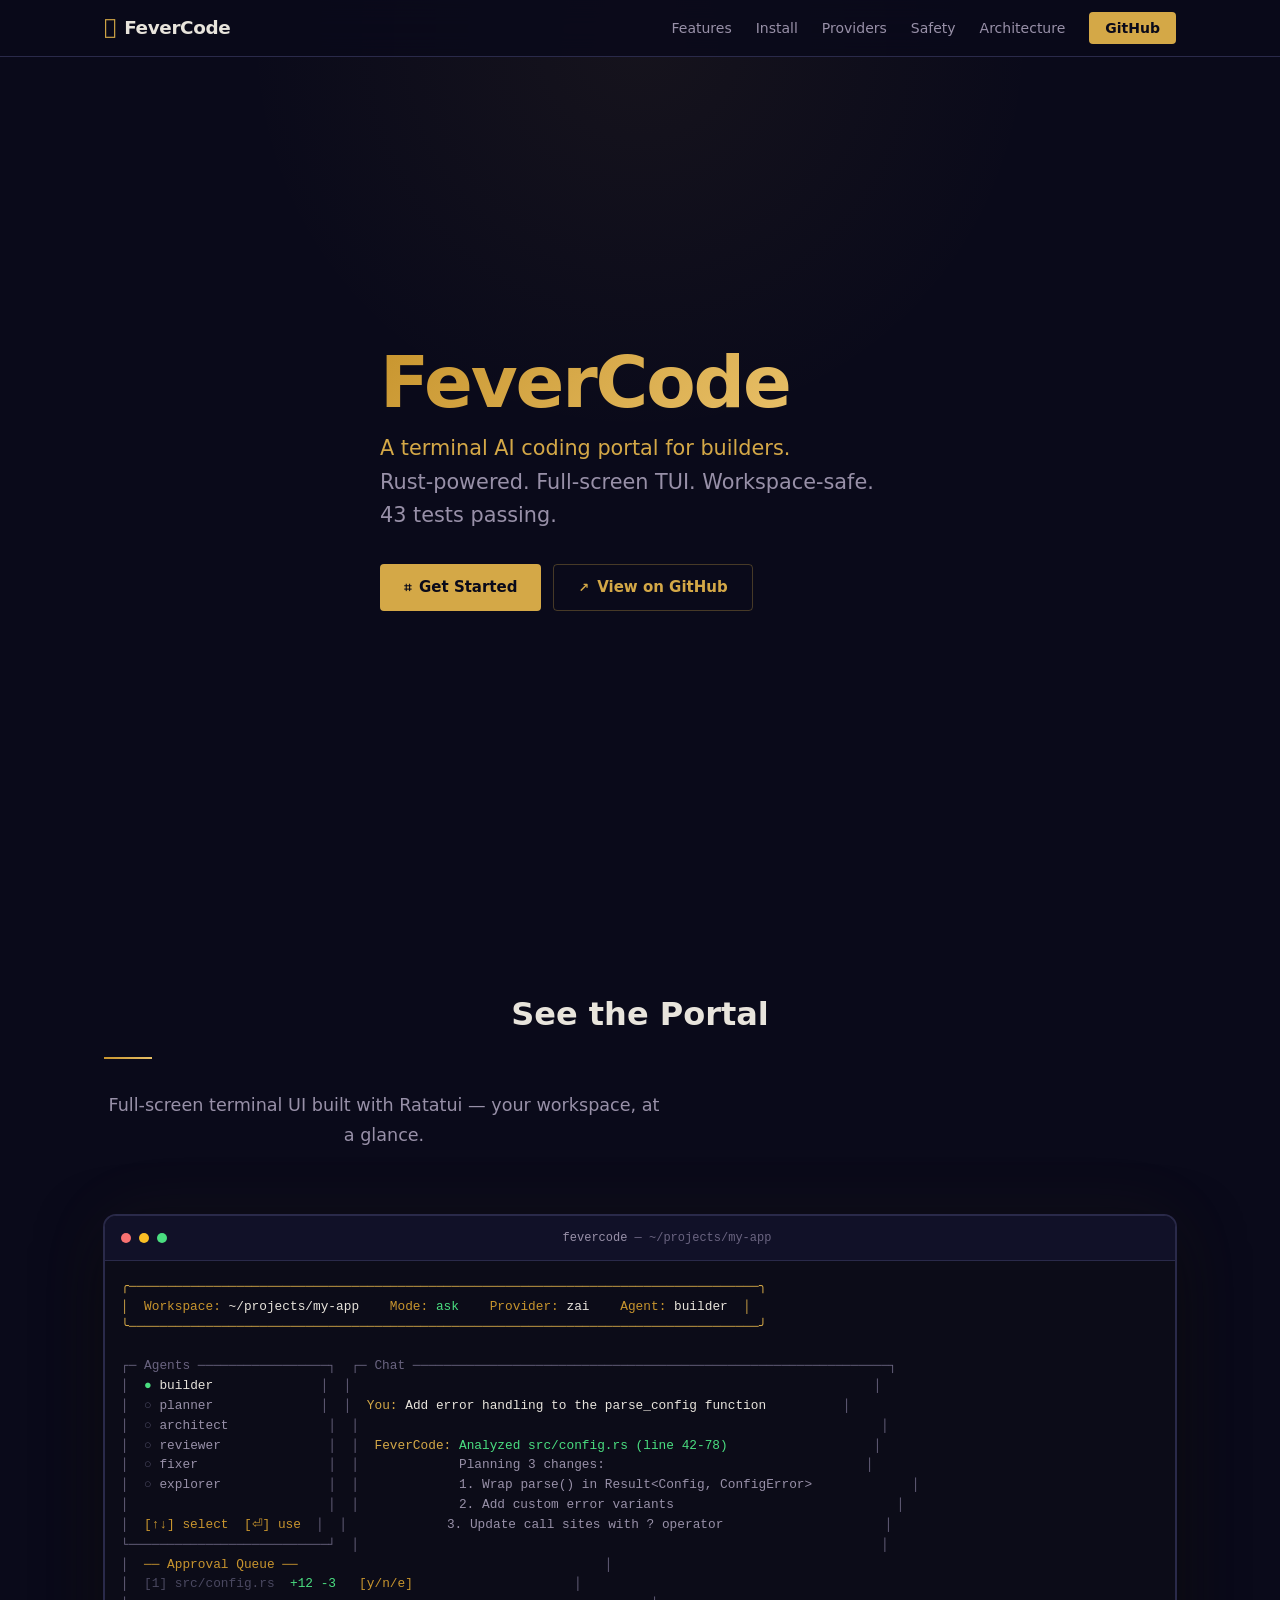
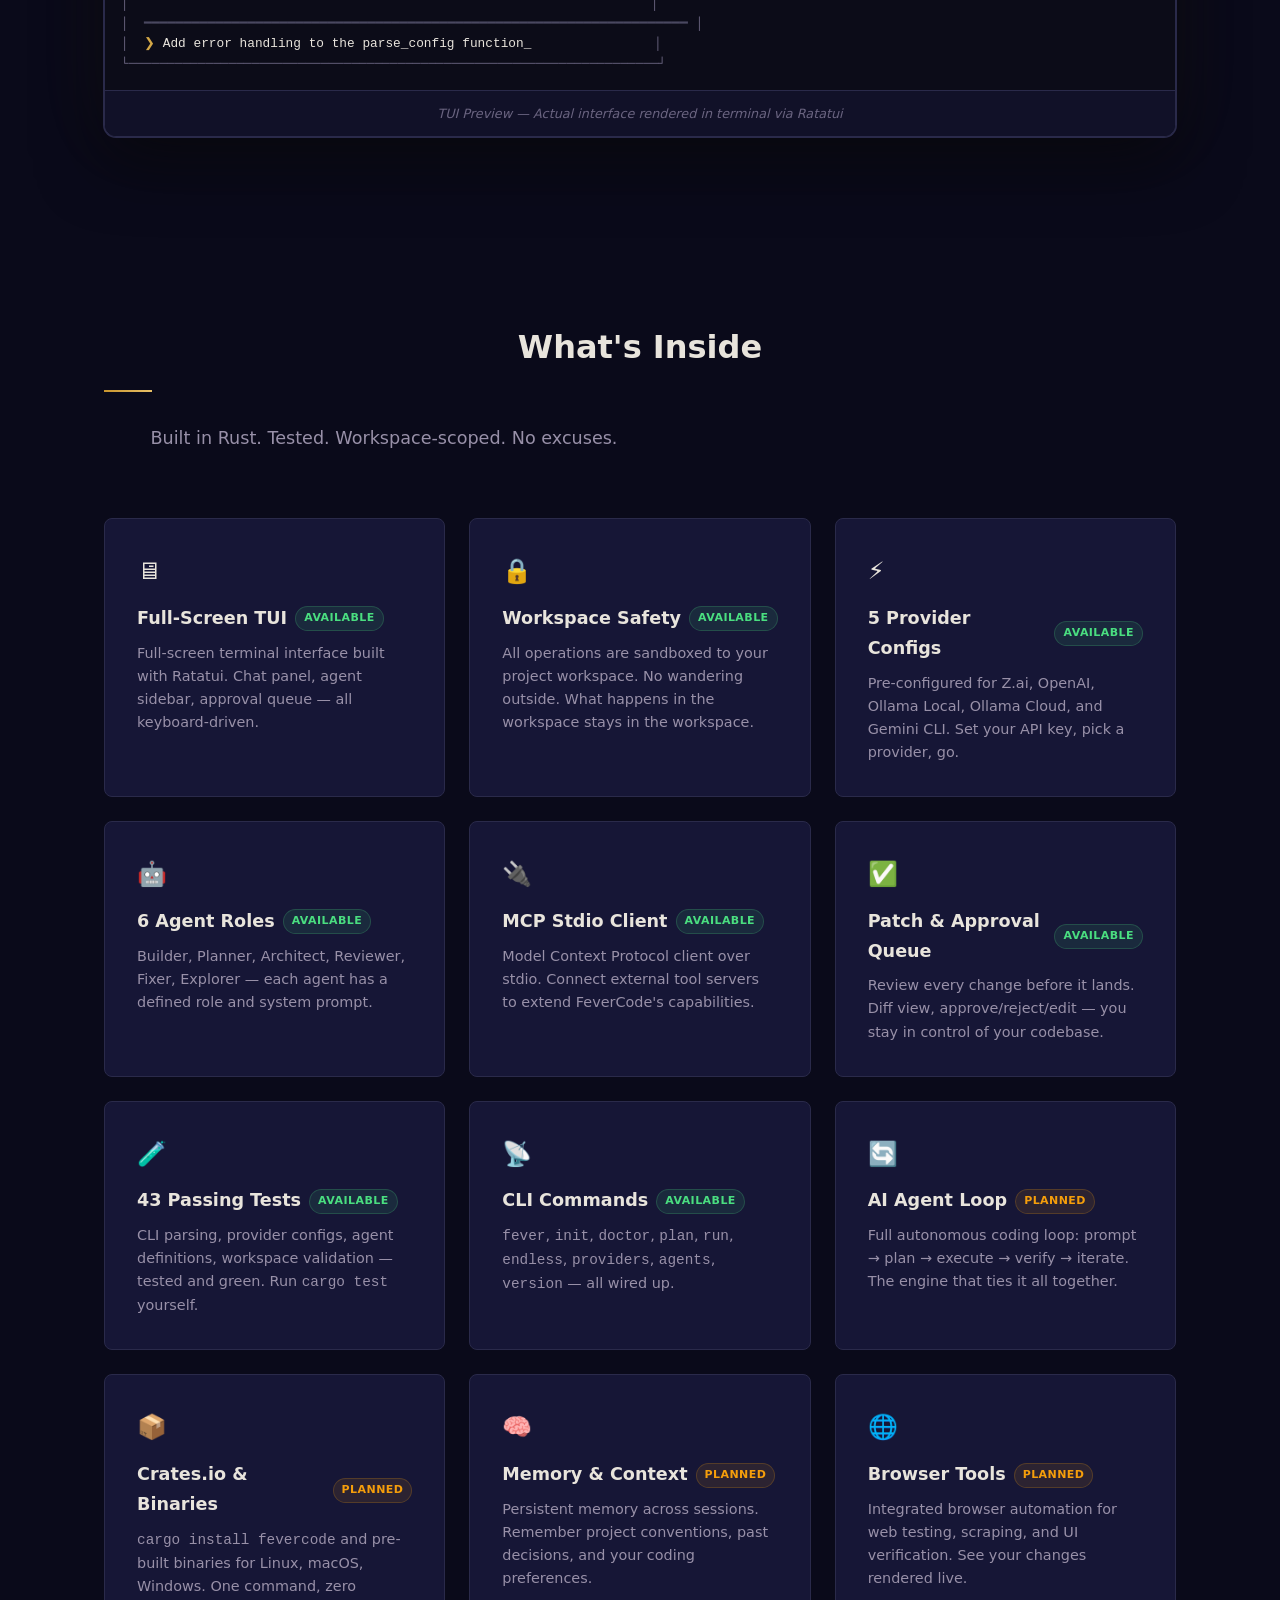
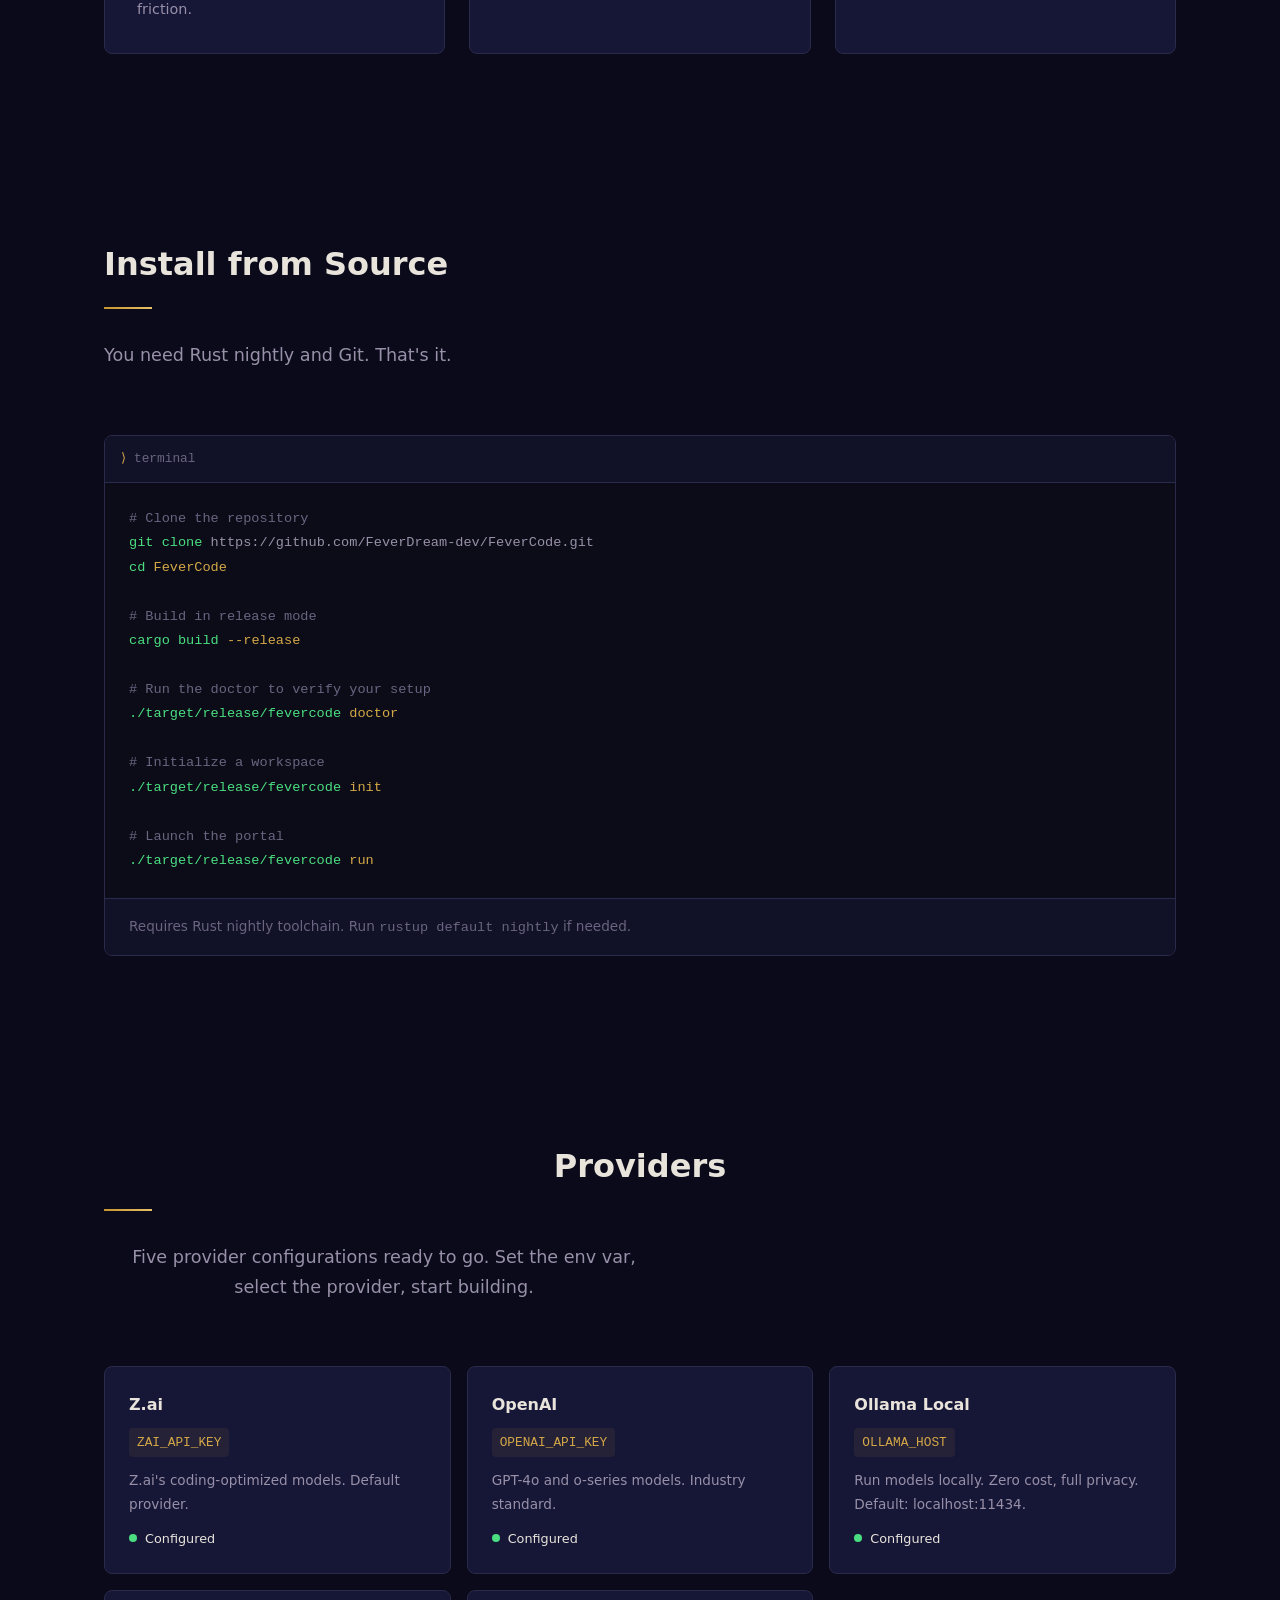
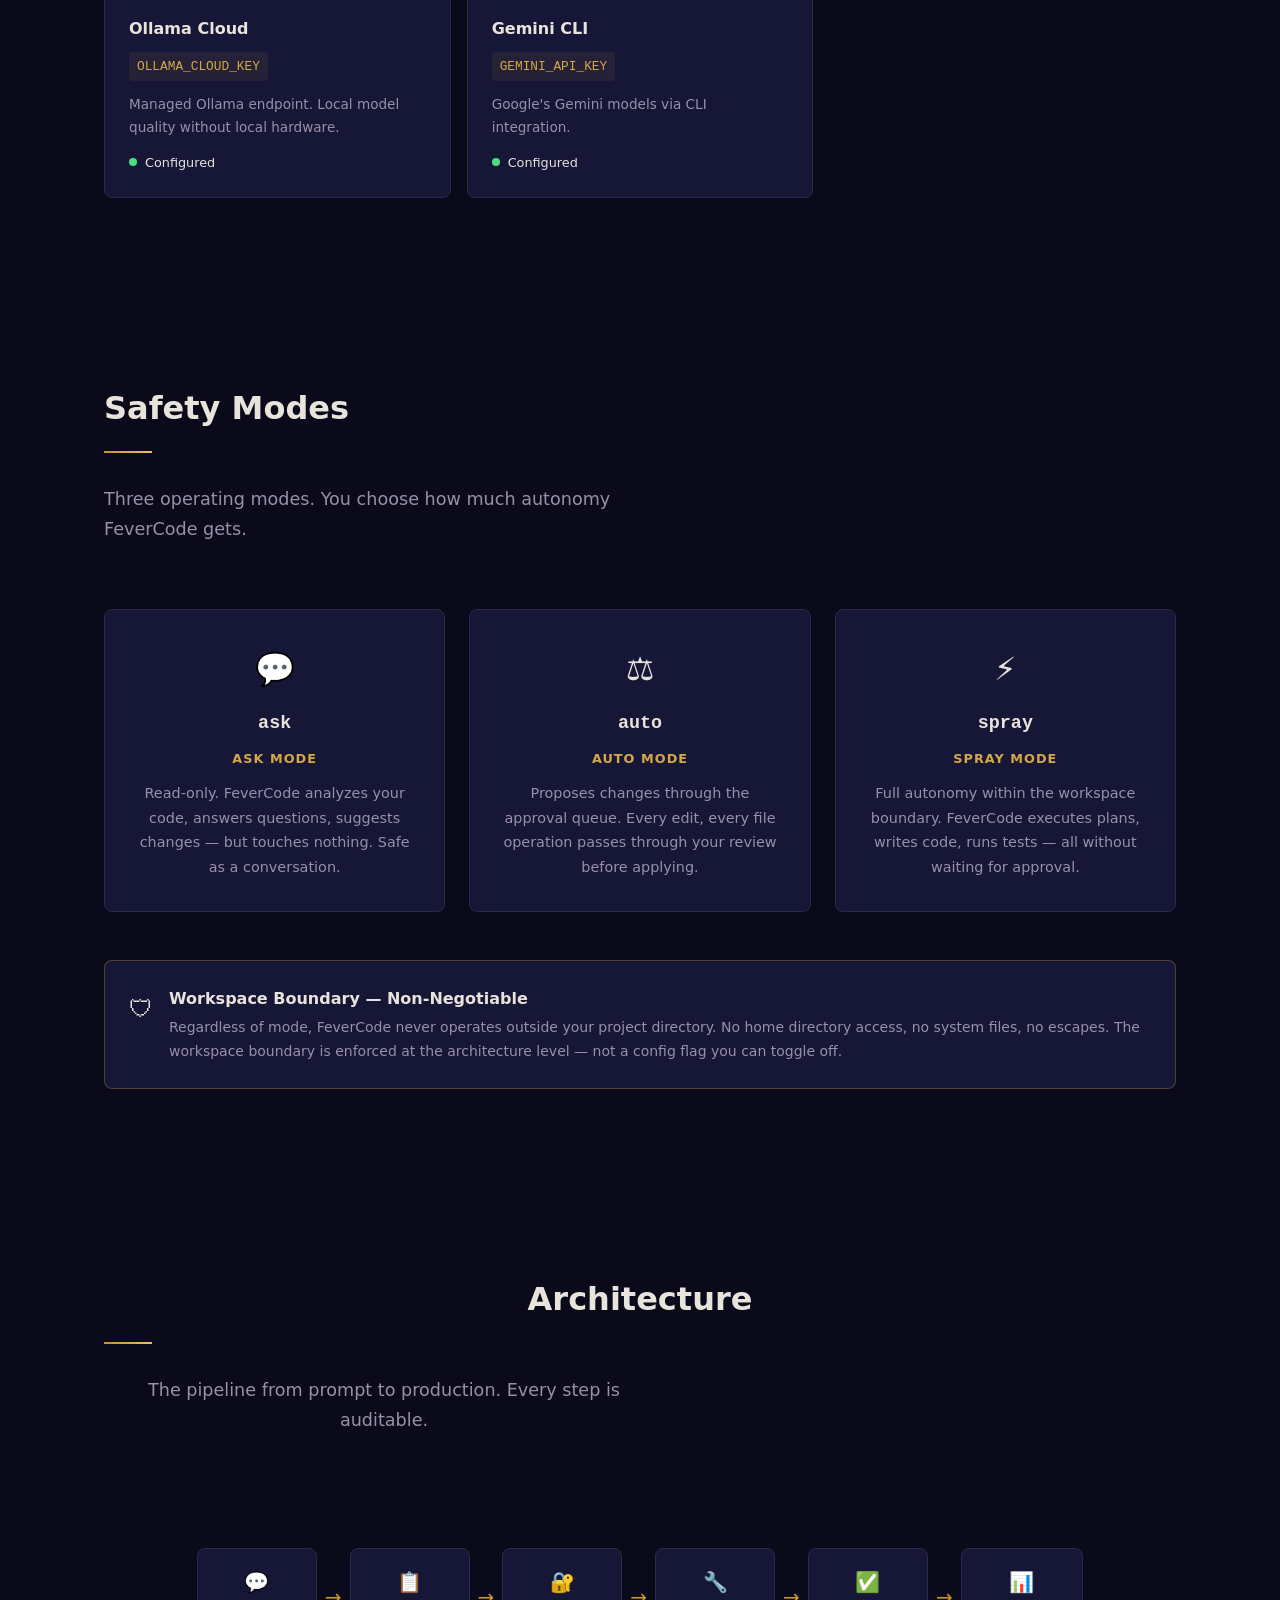
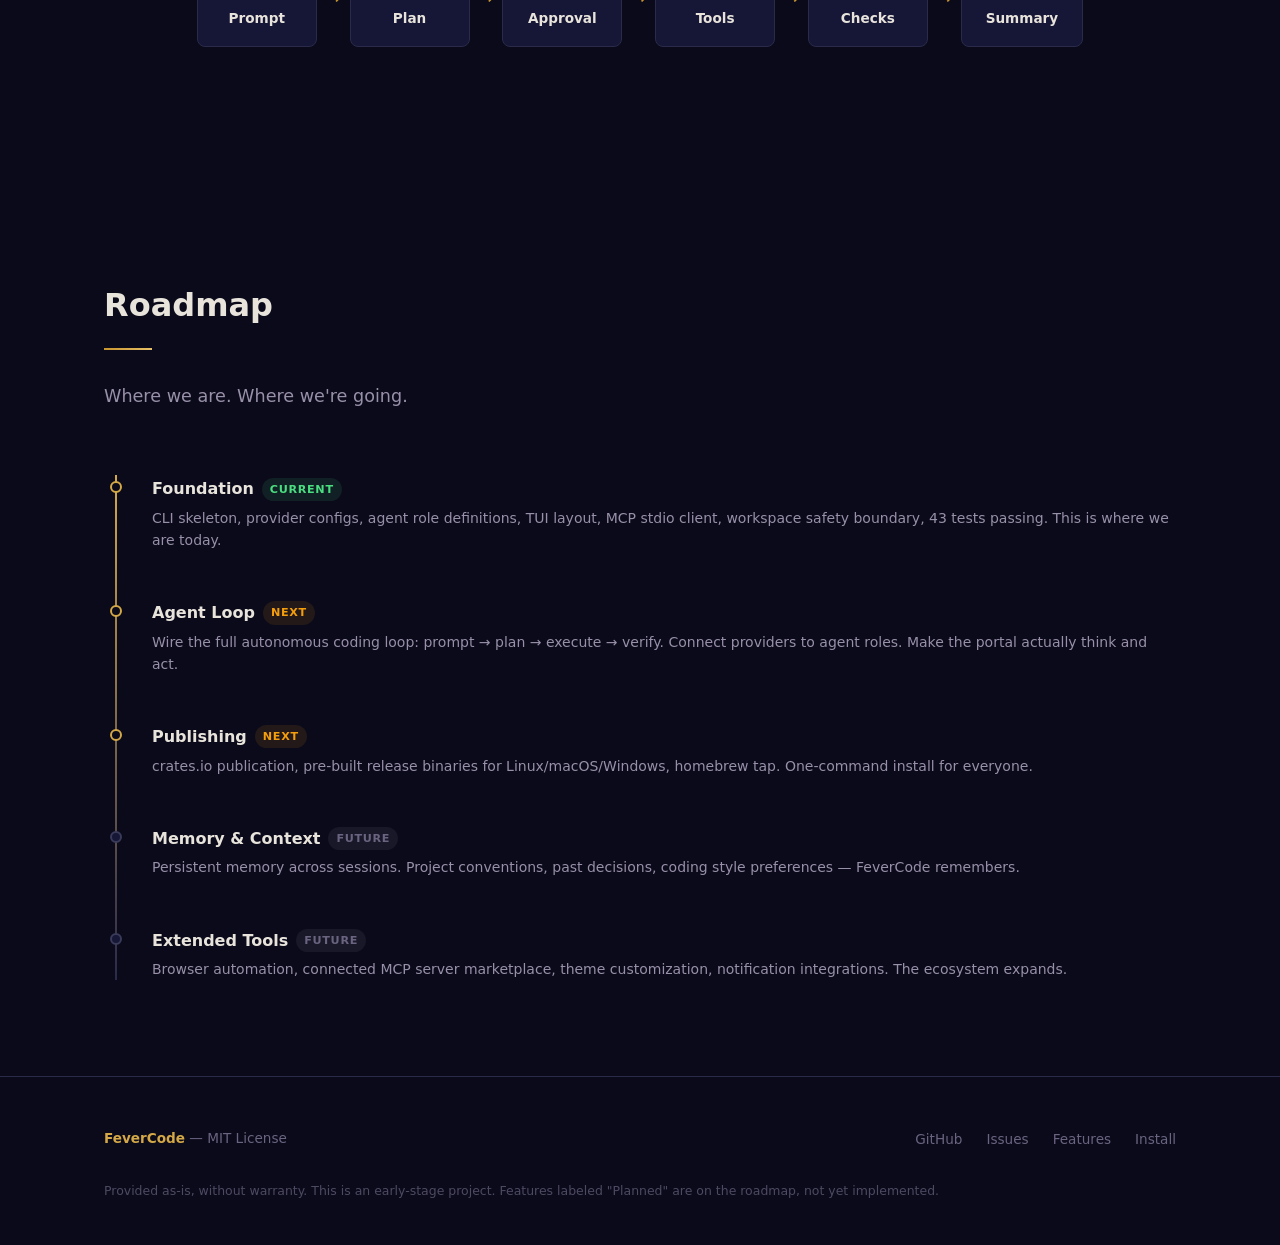
==== site/index.html @ b106716d "overhaul: polished docs, honest README, GitHub Pages site, repo hygiene, TUI polish Code changes: - " ====
<!DOCTYPE html>
<html lang="en">
<head>
  <meta charset="UTF-8">
  <meta name="viewport" content="width=device-width, initial-scale=1.0">
  <title>FeverCode — Terminal AI Coding Portal</title>
  <meta name="description" content="A Rust terminal AI coding agent with Egyptian precision. Full-screen TUI, workspace safety, 5 providers, 6 agent roles.">
  <link rel="stylesheet" href="styles.css">
  <link rel="icon" href="data:image/svg+xml,<svg xmlns='http://www.w3.org/2000/svg' viewBox='0 0 100 100'><text y='.9em' font-size='90'>🔥</text></svg>">
</head>
<body>

  <!-- ====== NAVIGATION ====== -->
  <nav class="nav">
    <div class="nav-inner">
      <a href="#" class="nav-logo">
        <span class="logo-icon">𓂀</span>
        FeverCode
      </a>
      <button class="nav-toggle" id="nav-toggle" aria-label="Toggle navigation">☰</button>
      <ul class="nav-links" id="nav-links">
        <li><a href="#features">Features</a></li>
        <li><a href="#install">Install</a></li>
        <li><a href="#providers">Providers</a></li>
        <li><a href="#safety">Safety</a></li>
        <li><a href="#architecture">Architecture</a></li>
        <li><a href="https://github.com/FeverDream-dev/FeverCode" class="nav-cta" target="_blank" rel="noopener">GitHub</a></li>
      </ul>
    </div>
  </nav>

  <!-- ====== HERO ====== -->
  <section class="hero">
    <div class="container hero-content">
      <h1 class="hero-title">
        <span class="accent">FeverCode</span>
      </h1>
      <p class="hero-subtitle">
        <span class="tagline">A terminal AI coding portal for builders.</span><br>
        Rust-powered. Full-screen TUI. Workspace-safe. 43 tests passing.
      </p>
      <div class="hero-actions">
        <a href="#install" class="btn btn-primary">
          <span class="btn-icon">⌗</span> Get Started
        </a>
        <a href="https://github.com/FeverDream-dev/FeverCode" class="btn btn-secondary" target="_blank" rel="noopener">
          <span class="btn-icon">↗</span> View on GitHub
        </a>
      </div>
    </div>
  </section>

  <!-- ====== TERMINAL MOCKUP ====== -->
  <section class="section" id="preview">
    <div class="container">
      <h2 class="section-title text-center">See the Portal</h2>
      <hr class="gold-line">
      <p class="section-subtitle text-center">Full-screen terminal UI built with Ratatui — your workspace, at a glance.</p>

      <div class="terminal-mockup">
        <div class="terminal-bar">
          <span class="terminal-dot red"></span>
          <span class="terminal-dot yellow"></span>
          <span class="terminal-dot green"></span>
          <span class="terminal-bar-title"><span>fevercode</span> — ~/projects/my-app</span>
        </div>
        <div class="terminal-body">
<pre>
<span class="t-gold">╭──────────────────────────────────────────────────────────────────────────────────╮</span>
<span class="t-gold">│</span>  <span class="t-amber">Workspace:</span> <span class="t-white">~/projects/my-app</span>    <span class="t-amber">Mode:</span> <span class="t-green">ask</span>    <span class="t-amber">Provider:</span> <span class="t-white">zai</span>    <span class="t-amber">Agent:</span> <span class="t-white">builder</span>  <span class="t-gold">│</span>
<span class="t-gold">╰──────────────────────────────────────────────────────────────────────────────────╯</span>

<span class="t-muted">┌─ Agents ─────────────────┐</span>  <span class="t-muted">┌─ Chat ──────────────────────────────────────────────────────────────┐</span>
<span class="t-muted">│</span>  <span class="t-green">●</span> <span class="t-white">builder</span>              <span class="t-muted">│</span>  <span class="t-muted">│</span>                                                                    <span class="t-muted">│</span>
<span class="t-muted">│</span>  <span class="t-dim">○</span> <span class="t-sec">planner</span>              <span class="t-muted">│</span>  <span class="t-muted">│</span>  <span class="t-gold">You:</span> <span class="t-white">Add error handling to the parse_config function</span>          <span class="t-muted">│</span>
<span class="t-muted">│</span>  <span class="t-dim">○</span> <span class="t-sec">architect</span>             <span class="t-muted">│</span>  <span class="t-muted">│</span>                                                                    <span class="t-muted">│</span>
<span class="t-muted">│</span>  <span class="t-dim">○</span> <span class="t-sec">reviewer</span>              <span class="t-muted">│</span>  <span class="t-muted">│</span>  <span class="t-gold">FeverCode:</span> <span class="t-green">Analyzed src/config.rs (line 42-78)</span>                   <span class="t-muted">│</span>
<span class="t-muted">│</span>  <span class="t-dim">○</span> <span class="t-sec">fixer</span>                 <span class="t-muted">│</span>  <span class="t-muted">│</span>             <span class="t-sec">Planning 3 changes:</span>                                  <span class="t-muted">│</span>
<span class="t-muted">│</span>  <span class="t-dim">○</span> <span class="t-sec">explorer</span>              <span class="t-muted">│</span>  <span class="t-muted">│</span>             <span class="t-sec">1. Wrap parse() in Result&lt;Config, ConfigError&gt;</span>             <span class="t-muted">│</span>
<span class="t-muted">│</span>                          <span class="t-muted">│</span>  <span class="t-muted">│</span>             <span class="t-sec">2. Add custom error variants</span>                             <span class="t-muted">│</span>
<span class="t-muted">│</span>  <span class="t-amber">[↑↓] select</span>  <span class="t-amber">[⏎] use</span>  <span class="t-muted">│</span>  <span class="t-muted">│</span>             <span class="t-sec">3. Update call sites with ? operator</span>                     <span class="t-muted">│</span>
<span class="t-muted">└──────────────────────────┘</span>  <span class="t-muted">│</span>                                                                    <span class="t-muted">│</span>
<span class="t-muted">│</span>  <span class="t-amber">── Approval Queue ──</span>                                        <span class="t-muted">│</span>
<span class="t-muted">│</span>  <span class="t-dim">[1] src/config.rs</span>  <span class="t-green">+12 -3</span>   <span class="t-amber">[y/n/e]</span>                     <span class="t-muted">│</span>
<span class="t-muted">│</span>                                                                    <span class="t-muted">│</span>
<span class="t-muted">│</span>  <span class="t-dim">━━━━━━━━━━━━━━━━━━━━━━━━━━━━━━━━━━━━━━━━━━━━━━━━━━━━━━━━━━━━━━━━━━━━</span> <span class="t-muted">│</span>
<span class="t-muted">│</span>  <span class="t-gold">❯</span> <span class="t-white">Add error handling to the parse_config function_</span>                <span class="t-muted">│</span>
<span class="t-muted">└─────────────────────────────────────────────────────────────────────┘</span>
</pre>
        </div>
        <div class="terminal-label">TUI Preview — Actual interface rendered in terminal via Ratatui</div>
      </div>
    </div>
  </section>

  <!-- ====== FEATURES ====== -->
  <section class="section" id="features">
    <div class="container">
      <h2 class="section-title text-center">What's Inside</h2>
      <hr class="gold-line">
      <p class="section-subtitle text-center">Built in Rust. Tested. Workspace-scoped. No excuses.</p>

      <div class="feature-grid">
        <!-- Available Now -->
        <div class="feature-card">
          <div class="card-icon">🖥</div>
          <h3>Full-Screen TUI <span class="badge badge-available">Available</span></h3>
          <p>Full-screen terminal interface built with Ratatui. Chat panel, agent sidebar, approval queue — all keyboard-driven.</p>
        </div>

        <div class="feature-card">
          <div class="card-icon">🔒</div>
          <h3>Workspace Safety <span class="badge badge-available">Available</span></h3>
          <p>All operations are sandboxed to your project workspace. No wandering outside. What happens in the workspace stays in the workspace.</p>
        </div>

        <div class="feature-card">
          <div class="card-icon">⚡</div>
          <h3>5 Provider Configs <span class="badge badge-available">Available</span></h3>
          <p>Pre-configured for Z.ai, OpenAI, Ollama Local, Ollama Cloud, and Gemini CLI. Set your API key, pick a provider, go.</p>
        </div>

        <div class="feature-card">
          <div class="card-icon">🤖</div>
          <h3>6 Agent Roles <span class="badge badge-available">Available</span></h3>
          <p>Builder, Planner, Architect, Reviewer, Fixer, Explorer — each agent has a defined role and system prompt.</p>
        </div>

        <div class="feature-card">
          <div class="card-icon">🔌</div>
          <h3>MCP Stdio Client <span class="badge badge-available">Available</span></h3>
          <p>Model Context Protocol client over stdio. Connect external tool servers to extend FeverCode's capabilities.</p>
        </div>

        <div class="feature-card">
          <div class="card-icon">✅</div>
          <h3>Patch & Approval Queue <span class="badge badge-available">Available</span></h3>
          <p>Review every change before it lands. Diff view, approve/reject/edit — you stay in control of your codebase.</p>
        </div>

        <div class="feature-card">
          <div class="card-icon">🧪</div>
          <h3>43 Passing Tests <span class="badge badge-available">Available</span></h3>
          <p>CLI parsing, provider configs, agent definitions, workspace validation — tested and green. Run <code>cargo test</code> yourself.</p>
        </div>

        <div class="feature-card">
          <div class="card-icon">📡</div>
          <h3>CLI Commands <span class="badge badge-available">Available</span></h3>
          <p><code>fever</code>, <code>init</code>, <code>doctor</code>, <code>plan</code>, <code>run</code>, <code>endless</code>, <code>providers</code>, <code>agents</code>, <code>version</code> — all wired up.</p>
        </div>

        <!-- Planned -->
        <div class="feature-card">
          <div class="card-icon">🔄</div>
          <h3>AI Agent Loop <span class="badge badge-planned">Planned</span></h3>
          <p>Full autonomous coding loop: prompt → plan → execute → verify → iterate. The engine that ties it all together.</p>
        </div>

        <div class="feature-card">
          <div class="card-icon">📦</div>
          <h3>Crates.io & Binaries <span class="badge badge-planned">Planned</span></h3>
          <p><code>cargo install fevercode</code> and pre-built binaries for Linux, macOS, Windows. One command, zero friction.</p>
        </div>

        <div class="feature-card">
          <div class="card-icon">🧠</div>
          <h3>Memory & Context <span class="badge badge-planned">Planned</span></h3>
          <p>Persistent memory across sessions. Remember project conventions, past decisions, and your coding preferences.</p>
        </div>

        <div class="feature-card">
          <div class="card-icon">🌐</div>
          <h3>Browser Tools <span class="badge badge-planned">Planned</span></h3>
          <p>Integrated browser automation for web testing, scraping, and UI verification. See your changes rendered live.</p>
        </div>
      </div>
    </div>
  </section>

  <!-- ====== INSTALL ====== -->
  <section class="section" id="install">
    <div class="container">
      <h2 class="section-title">Install from Source</h2>
      <hr class="gold-line">
      <p class="section-subtitle">You need Rust nightly and Git. That's it.</p>

      <div class="install-box">
        <div class="install-header">
          <span class="shell-icon">⟩</span> terminal
        </div>
        <div class="install-body">
<pre>
<span class="cmt"># Clone the repository</span>
<span class="cmd">git clone</span> https://github.com/FeverDream-dev/FeverCode.git
<span class="cmd">cd</span> <span class="path">FeverCode</span>

<span class="cmt"># Build in release mode</span>
<span class="cmd">cargo build</span> <span class="path">--release</span>

<span class="cmt"># Run the doctor to verify your setup</span>
<span class="cmd">./target/release/fevercode</span> <span class="path">doctor</span>

<span class="cmt"># Initialize a workspace</span>
<span class="cmd">./target/release/fevercode</span> <span class="path">init</span>

<span class="cmt"># Launch the portal</span>
<span class="cmd">./target/release/fevercode</span> <span class="path">run</span>
</pre>
        </div>
        <div class="install-note">
          Requires Rust nightly toolchain. Run <code>rustup default nightly</code> if needed.
        </div>
      </div>
    </div>
  </section>

  <!-- ====== PROVIDERS ====== -->
  <section class="section" id="providers">
    <div class="container">
      <h2 class="section-title text-center">Providers</h2>
      <hr class="gold-line">
      <p class="section-subtitle text-center">Five provider configurations ready to go. Set the env var, select the provider, start building.</p>

      <div class="provider-grid">
        <div class="provider-card">
          <h4>Z.ai</h4>
          <code class="env-var">ZAI_API_KEY</code>
          <p>Z.ai's coding-optimized models. Default provider.</p>
          <div class="provider-status">
            <span class="status-dot active"></span> Configured
          </div>
        </div>

        <div class="provider-card">
          <h4>OpenAI</h4>
          <code class="env-var">OPENAI_API_KEY</code>
          <p>GPT-4o and o-series models. Industry standard.</p>
          <div class="provider-status">
            <span class="status-dot active"></span> Configured
          </div>
        </div>

        <div class="provider-card">
          <h4>Ollama Local</h4>
          <code class="env-var">OLLAMA_HOST</code>
          <p>Run models locally. Zero cost, full privacy. Default: localhost:11434.</p>
          <div class="provider-status">
            <span class="status-dot active"></span> Configured
          </div>
        </div>

        <div class="provider-card">
          <h4>Ollama Cloud</h4>
          <code class="env-var">OLLAMA_CLOUD_KEY</code>
          <p>Managed Ollama endpoint. Local model quality without local hardware.</p>
          <div class="provider-status">
            <span class="status-dot active"></span> Configured
          </div>
        </div>

        <div class="provider-card">
          <h4>Gemini CLI</h4>
          <code class="env-var">GEMINI_API_KEY</code>
          <p>Google's Gemini models via CLI integration.</p>
          <div class="provider-status">
            <span class="status-dot active"></span> Configured
          </div>
        </div>
      </div>
    </div>
  </section>

  <!-- ====== SAFETY ====== -->
  <section class="section" id="safety">
    <div class="container">
      <h2 class="section-title">Safety Modes</h2>
      <hr class="gold-line">
      <p class="section-subtitle">Three operating modes. You choose how much autonomy FeverCode gets.</p>

      <div class="safety-modes">
        <div class="safety-card">
          <div class="mode-icon">💬</div>
          <h4>ask</h4>
          <div class="mode-label">Ask Mode</div>
          <p>Read-only. FeverCode analyzes your code, answers questions, suggests changes — but touches nothing. Safe as a conversation.</p>
        </div>

        <div class="safety-card">
          <div class="mode-icon">⚖</div>
          <h4>auto</h4>
          <div class="mode-label">Auto Mode</div>
          <p>Proposes changes through the approval queue. Every edit, every file operation passes through your review before applying.</p>
        </div>

        <div class="safety-card">
          <div class="mode-icon">⚡</div>
          <h4>spray</h4>
          <div class="mode-label">Spray Mode</div>
          <p>Full autonomy within the workspace boundary. FeverCode executes plans, writes code, runs tests — all without waiting for approval.</p>
        </div>
      </div>

      <div class="safety-boundary">
        <div class="shield">🛡</div>
        <div>
          <h4>Workspace Boundary — Non-Negotiable</h4>
          <p>Regardless of mode, FeverCode never operates outside your project directory. No home directory access, no system files, no escapes. The workspace boundary is enforced at the architecture level — not a config flag you can toggle off.</p>
        </div>
      </div>
    </div>
  </section>

  <!-- ====== ARCHITECTURE ====== -->
  <section class="section" id="architecture">
    <div class="container">
      <h2 class="section-title text-center">Architecture</h2>
      <hr class="gold-line">
      <p class="section-subtitle text-center">The pipeline from prompt to production. Every step is auditable.</p>

      <div class="arch-flow">
        <div class="arch-step">
          <div class="step-icon">💬</div>
          <div class="step-name">Prompt</div>
        </div>
        <div class="arch-arrow">→</div>
        <div class="arch-step">
          <div class="step-icon">📋</div>
          <div class="step-name">Plan</div>
        </div>
        <div class="arch-arrow">→</div>
        <div class="arch-step">
          <div class="step-icon">🔐</div>
          <div class="step-name">Approval</div>
        </div>
        <div class="arch-arrow">→</div>
        <div class="arch-step">
          <div class="step-icon">🔧</div>
          <div class="step-name">Tools</div>
        </div>
        <div class="arch-arrow">→</div>
        <div class="arch-step">
          <div class="step-icon">✅</div>
          <div class="step-name">Checks</div>
        </div>
        <div class="arch-arrow">→</div>
        <div class="arch-step">
          <div class="step-icon">📊</div>
          <div class="step-name">Summary</div>
        </div>
      </div>
    </div>
  </section>

  <!-- ====== ROADMAP ====== -->
  <section class="section" id="roadmap">
    <div class="container">
      <h2 class="section-title">Roadmap</h2>
      <hr class="gold-line">
      <p class="section-subtitle">Where we are. Where we're going.</p>

      <div class="roadmap">
        <div class="roadmap-item">
          <h4>
            Foundation
            <span class="roadmap-phase phase-current">Current</span>
          </h4>
          <p>CLI skeleton, provider configs, agent role definitions, TUI layout, MCP stdio client, workspace safety boundary, 43 tests passing. This is where we are today.</p>
        </div>

        <div class="roadmap-item">
          <h4>
            Agent Loop
            <span class="roadmap-phase phase-next">Next</span>
          </h4>
          <p>Wire the full autonomous coding loop: prompt → plan → execute → verify. Connect providers to agent roles. Make the portal actually think and act.</p>
        </div>

        <div class="roadmap-item">
          <h4>
            Publishing
            <span class="roadmap-phase phase-next">Next</span>
          </h4>
          <p>crates.io publication, pre-built release binaries for Linux/macOS/Windows, homebrew tap. One-command install for everyone.</p>
        </div>

        <div class="roadmap-item future">
          <h4>
            Memory & Context
            <span class="roadmap-phase phase-future">Future</span>
          </h4>
          <p>Persistent memory across sessions. Project conventions, past decisions, coding style preferences — FeverCode remembers.</p>
        </div>

        <div class="roadmap-item future">
          <h4>
            Extended Tools
            <span class="roadmap-phase phase-future">Future</span>
          </h4>
          <p>Browser automation, connected MCP server marketplace, theme customization, notification integrations. The ecosystem expands.</p>
        </div>
      </div>
    </div>
  </section>

  <!-- ====== FOOTER ====== -->
  <footer class="footer">
    <div class="container">
      <div class="footer-inner">
        <div class="footer-copy">
          <span class="fever">FeverCode</span> — MIT License
        </div>
        <ul class="footer-links">
          <li><a href="https://github.com/FeverDream-dev/FeverCode" target="_blank" rel="noopener">GitHub</a></li>
          <li><a href="https://github.com/FeverDream-dev/FeverCode/issues" target="_blank" rel="noopener">Issues</a></li>
          <li><a href="#features">Features</a></li>
          <li><a href="#install">Install</a></li>
        </ul>
        <div class="footer-notice">
          Provided as-is, without warranty. This is an early-stage project. Features labeled "Planned" are on the roadmap, not yet implemented.
        </div>
      </div>
    </div>
  </footer>

  <script src="app.js"></script>
</body>
</html>
---- site/styles.css ----
/* ============================================================
   FeverCode — Dark Egyptian Portal Design System
   ============================================================ */

/* --- Design Tokens --- */
:root {
  /* Backgrounds */
  --bg-deep:      #0a0a1a;
  --bg-surface:   #111128;
  --bg-card:      #161636;
  --bg-card-hover:#1c1c42;
  --bg-terminal:  #0c0c18;

  /* Borders */
  --border:       #2a2a4a;
  --border-light: #3a3a5a;
  --border-gold:  rgba(212, 168, 71, 0.3);

  /* Gold Palette */
  --gold:         #d4a847;
  --gold-dark:    #c8952e;
  --gold-light:   #e8c068;
  --gold-glow:    rgba(212, 168, 71, 0.12);
  --gold-glow-lg: rgba(212, 168, 71, 0.06);

  /* Text */
  --text:         #e8e4dc;
  --text-sec:     #9890a8;
  --text-muted:   #6a6480;
  --text-gold:    #d4a847;

  /* Semantic */
  --success:      #4ade80;
  --success-bg:   rgba(74, 222, 128, 0.1);
  --planned:      #f59e0b;
  --planned-bg:   rgba(245, 158, 11, 0.1);
  --danger:       #f87171;

  /* Typography */
  --font-sans: -apple-system, BlinkMacSystemFont, 'Segoe UI', system-ui, sans-serif;
  --font-mono: 'SF Mono', 'Fira Code', 'Cascadia Code', 'JetBrains Mono', Consolas, monospace;

  /* Spacing (8px base) */
  --sp-1: 0.25rem;   /* 4 */
  --sp-2: 0.5rem;    /* 8 */
  --sp-3: 0.75rem;   /* 12 */
  --sp-4: 1rem;      /* 16 */
  --sp-5: 1.5rem;    /* 24 */
  --sp-6: 2rem;      /* 32 */
  --sp-8: 3rem;      /* 48 */
  --sp-10: 4rem;     /* 64 */
  --sp-12: 5rem;     /* 80 */
  --sp-16: 6rem;     /* 96 */

  /* Radii */
  --radius-sm: 4px;
  --radius-md: 8px;
  --radius-lg: 12px;

  /* Transitions */
  --ease: cubic-bezier(0.4, 0, 0.2, 1);
  --dur: 200ms;
}

/* --- Reset & Base --- */
*,
*::before,
*::after {
  box-sizing: border-box;
  margin: 0;
  padding: 0;
}

html {
  scroll-behavior: smooth;
  -webkit-text-size-adjust: 100%;
}

body {
  font-family: var(--font-sans);
  font-size: 1rem;
  line-height: 1.7;
  color: var(--text);
  background: var(--bg-deep);
  overflow-x: hidden;
  -webkit-font-smoothing: antialiased;
  -moz-osx-font-smoothing: grayscale;
}

img {
  max-width: 100%;
  display: block;
}

a {
  color: var(--gold);
  text-decoration: none;
  transition: color var(--dur) var(--ease);
}

a:hover {
  color: var(--gold-light);
}

/* --- Utility --- */
.container {
  max-width: 1120px;
  margin: 0 auto;
  padding: 0 var(--sp-5);
}

.section {
  padding: var(--sp-16) 0;
}

.section-title {
  font-size: 2rem;
  font-weight: 700;
  line-height: 1.15;
  margin-bottom: var(--sp-2);
  color: var(--text);
}

.section-subtitle {
  font-size: 1.1rem;
  color: var(--text-sec);
  margin-bottom: var(--sp-10);
  max-width: 560px;
}

.text-center {
  text-align: center;
}

.text-center .section-subtitle {
  margin-left: auto;
  margin-right: auto;
}

/* --- Decorative Elements --- */
.gold-line {
  width: 48px;
  height: 2px;
  background: linear-gradient(90deg, var(--gold-dark), var(--gold-light));
  border: none;
  margin: var(--sp-5) 0 var(--sp-6);
}

.text-center .gold-line {
  margin-left: auto;
  margin-right: auto;
}

/* --- Navigation --- */
.nav {
  position: fixed;
  top: 0;
  left: 0;
  right: 0;
  z-index: 100;
  background: rgba(10, 10, 26, 0.85);
  backdrop-filter: blur(16px);
  -webkit-backdrop-filter: blur(16px);
  border-bottom: 1px solid var(--border);
}

.nav-inner {
  display: flex;
  align-items: center;
  justify-content: space-between;
  max-width: 1120px;
  margin: 0 auto;
  padding: var(--sp-3) var(--sp-5);
  height: 56px;
}

.nav-logo {
  display: flex;
  align-items: center;
  gap: var(--sp-2);
  font-weight: 700;
  font-size: 1.15rem;
  color: var(--text);
  letter-spacing: -0.02em;
}

.nav-logo .logo-icon {
  color: var(--gold);
  font-size: 1.3rem;
}

.nav-links {
  display: flex;
  align-items: center;
  gap: var(--sp-5);
  list-style: none;
}

.nav-links a {
  color: var(--text-sec);
  font-size: 0.875rem;
  font-weight: 500;
  transition: color var(--dur) var(--ease);
}

.nav-links a:hover {
  color: var(--text);
}

.nav-links .nav-cta {
  background: var(--gold);
  color: var(--bg-deep);
  padding: var(--sp-2) var(--sp-4);
  border-radius: var(--radius-sm);
  font-weight: 600;
}

.nav-links .nav-cta:hover {
  background: var(--gold-light);
  color: var(--bg-deep);
}

/* Mobile nav toggle */
.nav-toggle {
  display: none;
  background: none;
  border: 1px solid var(--border);
  border-radius: var(--radius-sm);
  color: var(--text);
  padding: var(--sp-2);
  cursor: pointer;
  line-height: 1;
  font-size: 1.25rem;
}

/* --- Hero --- */
.hero {
  min-height: 100vh;
  display: flex;
  align-items: center;
  position: relative;
  padding-top: 56px;
  overflow: hidden;
}

.hero::before {
  content: '';
  position: absolute;
  top: -40%;
  left: 50%;
  transform: translateX(-50%);
  width: 800px;
  height: 800px;
  background: radial-gradient(circle, var(--gold-glow-lg) 0%, transparent 70%);
  pointer-events: none;
}

.hero-content {
  position: relative;
  z-index: 1;
}

.hero-title {
  font-size: clamp(2.8rem, 7vw, 4.5rem);
  font-weight: 800;
  line-height: 1.05;
  letter-spacing: -0.03em;
  margin-bottom: var(--sp-3);
}

.hero-title .accent {
  background: linear-gradient(135deg, var(--gold-dark), var(--gold-light));
  -webkit-background-clip: text;
  -webkit-text-fill-color: transparent;
  background-clip: text;
}

.hero-subtitle {
  font-size: clamp(1.05rem, 2vw, 1.3rem);
  color: var(--text-sec);
  margin-bottom: var(--sp-6);
  max-width: 520px;
  line-height: 1.6;
}

.hero-subtitle .tagline {
  color: var(--gold);
  font-weight: 500;
}

.hero-actions {
  display: flex;
  gap: var(--sp-3);
  flex-wrap: wrap;
}

/* --- Buttons --- */
.btn {
  display: inline-flex;
  align-items: center;
  gap: var(--sp-2);
  padding: 0.75rem 1.5rem;
  border-radius: var(--radius-sm);
  font-family: var(--font-sans);
  font-size: 0.9375rem;
  font-weight: 600;
  cursor: pointer;
  transition: all var(--dur) var(--ease);
  text-decoration: none;
  border: none;
  line-height: 1.4;
}

.btn-primary {
  background: var(--gold);
  color: var(--bg-deep);
}

.btn-primary:hover {
  background: var(--gold-light);
  color: var(--bg-deep);
  box-shadow: 0 0 24px var(--gold-glow);
}

.btn-secondary {
  background: transparent;
  color: var(--gold);
  border: 1px solid var(--border-gold);
}

.btn-secondary:hover {
  background: var(--gold-glow);
  color: var(--gold-light);
  border-color: var(--gold);
}

.btn .btn-icon {
  font-size: 0.85em;
}

/* --- Terminal Mockup --- */
.terminal-mockup {
  background: var(--bg-terminal);
  border: 1px solid var(--border);
  border-radius: var(--radius-lg);
  overflow: hidden;
  box-shadow:
    0 0 0 1px var(--border),
    0 24px 64px rgba(0, 0, 0, 0.5),
    0 0 80px var(--gold-glow-lg);
}

.terminal-bar {
  display: flex;
  align-items: center;
  gap: var(--sp-2);
  padding: var(--sp-3) var(--sp-4);
  background: var(--bg-surface);
  border-bottom: 1px solid var(--border);
}

.terminal-dot {
  width: 10px;
  height: 10px;
  border-radius: 50%;
}

.terminal-dot.red   { background: #f87171; }
.terminal-dot.yellow { background: #fbbf24; }
.terminal-dot.green  { background: #4ade80; }

.terminal-bar-title {
  flex: 1;
  text-align: center;
  font-family: var(--font-mono);
  font-size: 0.75rem;
  color: var(--text-muted);
}

.terminal-bar-title span {
  color: var(--text-sec);
}

.terminal-body {
  padding: var(--sp-4);
  overflow-x: auto;
}

.terminal-body pre {
  font-family: var(--font-mono);
  font-size: 0.8rem;
  line-height: 1.55;
  color: var(--text-sec);
  white-space: pre;
  margin: 0;
}

.terminal-body .t-gold   { color: var(--gold); }
.terminal-body .t-green  { color: var(--success); }
.terminal-body .t-amber  { color: var(--gold-dark); }
.terminal-body .t-muted  { color: var(--text-muted); }
.terminal-body .t-white  { color: var(--text); }
.terminal-body .t-dim    { color: #4a4860; }

.terminal-label {
  text-align: center;
  padding: var(--sp-3);
  font-size: 0.8rem;
  color: var(--text-muted);
  border-top: 1px solid var(--border);
  background: var(--bg-surface);
  font-style: italic;
}

/* --- Feature Cards --- */
.feature-grid {
  display: grid;
  grid-template-columns: repeat(auto-fill, minmax(320px, 1fr));
  gap: var(--sp-5);
}

.feature-card {
  background: var(--bg-card);
  border: 1px solid var(--border);
  border-radius: var(--radius-md);
  padding: var(--sp-6);
  transition: all var(--dur) var(--ease);
  position: relative;
}

.feature-card:hover {
  border-color: var(--border-gold);
  background: var(--bg-card-hover);
  box-shadow: 0 0 32px var(--gold-glow-lg);
}

.feature-card .card-icon {
  font-size: 1.5rem;
  margin-bottom: var(--sp-3);
}

.feature-card h3 {
  font-size: 1.1rem;
  font-weight: 600;
  margin-bottom: var(--sp-2);
  display: flex;
  align-items: center;
  gap: var(--sp-2);
}

.feature-card p {
  font-size: 0.9rem;
  color: var(--text-sec);
  line-height: 1.6;
}

/* --- Badges --- */
.badge {
  display: inline-flex;
  align-items: center;
  font-size: 0.6875rem;
  font-weight: 600;
  padding: 2px 8px;
  border-radius: 9999px;
  text-transform: uppercase;
  letter-spacing: 0.04em;
  white-space: nowrap;
}

.badge-available {
  background: var(--success-bg);
  color: var(--success);
  border: 1px solid rgba(74, 222, 128, 0.2);
}

.badge-planned {
  background: var(--planned-bg);
  color: var(--planned);
  border: 1px solid rgba(245, 158, 11, 0.2);
}

/* --- Install Section --- */
.install-box {
  background: var(--bg-terminal);
  border: 1px solid var(--border);
  border-radius: var(--radius-md);
  overflow: hidden;
}

.install-header {
  display: flex;
  align-items: center;
  gap: var(--sp-2);
  padding: var(--sp-3) var(--sp-4);
  background: var(--bg-surface);
  border-bottom: 1px solid var(--border);
  font-family: var(--font-mono);
  font-size: 0.8rem;
  color: var(--text-muted);
}

.install-header .shell-icon {
  color: var(--gold);
}

.install-body {
  padding: var(--sp-5);
}

.install-body pre {
  font-family: var(--font-mono);
  font-size: 0.85rem;
  line-height: 1.8;
  color: var(--text-sec);
  overflow-x: auto;
}

.install-body .cmd   { color: var(--success); }
.install-body .cmt   { color: var(--text-muted); }
.install-body .path  { color: var(--gold); }

.install-note {
  padding: var(--sp-4) var(--sp-5);
  border-top: 1px solid var(--border);
  font-size: 0.85rem;
  color: var(--text-muted);
  background: var(--bg-surface);
}

/* --- Provider Cards --- */
.provider-grid {
  display: grid;
  grid-template-columns: repeat(auto-fill, minmax(280px, 1fr));
  gap: var(--sp-4);
}

.provider-card {
  background: var(--bg-card);
  border: 1px solid var(--border);
  border-radius: var(--radius-md);
  padding: var(--sp-5);
}

.provider-card h4 {
  font-size: 1rem;
  font-weight: 600;
  margin-bottom: var(--sp-2);
}

.provider-card .env-var {
  font-family: var(--font-mono);
  font-size: 0.8rem;
  color: var(--gold);
  background: rgba(212, 168, 71, 0.08);
  padding: var(--sp-1) var(--sp-2);
  border-radius: var(--radius-sm);
  display: inline-block;
  margin-bottom: var(--sp-3);
}

.provider-card p {
  font-size: 0.85rem;
  color: var(--text-sec);
  margin-bottom: var(--sp-3);
}

.provider-card .provider-status {
  font-size: 0.8rem;
  display: flex;
  align-items: center;
  gap: var(--sp-2);
}

.status-dot {
  width: 8px;
  height: 8px;
  border-radius: 50%;
  display: inline-block;
}

.status-dot.active { background: var(--success); }
.status-dot.planned { background: var(--planned); }

/* --- Safety Section --- */
.safety-modes {
  display: grid;
  grid-template-columns: repeat(auto-fill, minmax(280px, 1fr));
  gap: var(--sp-5);
  margin-top: var(--sp-8);
}

.safety-card {
  background: var(--bg-card);
  border: 1px solid var(--border);
  border-radius: var(--radius-md);
  padding: var(--sp-6);
  text-align: center;
}

.safety-card .mode-icon {
  font-size: 2rem;
  margin-bottom: var(--sp-3);
}

.safety-card h4 {
  font-size: 1.15rem;
  font-weight: 700;
  font-family: var(--font-mono);
  margin-bottom: var(--sp-2);
}

.safety-card .mode-label {
  font-size: 0.8rem;
  color: var(--gold);
  text-transform: uppercase;
  letter-spacing: 0.08em;
  font-weight: 600;
  margin-bottom: var(--sp-3);
}

.safety-card p {
  font-size: 0.9rem;
  color: var(--text-sec);
}

.safety-boundary {
  margin-top: var(--sp-8);
  padding: var(--sp-5);
  background: var(--bg-card);
  border: 1px solid var(--border-gold);
  border-radius: var(--radius-md);
  display: flex;
  align-items: flex-start;
  gap: var(--sp-4);
}

.safety-boundary .shield {
  font-size: 1.5rem;
  flex-shrink: 0;
  padding-top: var(--sp-1);
}

.safety-boundary h4 {
  font-size: 1rem;
  font-weight: 600;
  margin-bottom: var(--sp-1);
}

.safety-boundary p {
  font-size: 0.875rem;
  color: var(--text-sec);
}

/* --- Architecture Flow --- */
.arch-flow {
  display: flex;
  align-items: center;
  justify-content: center;
  flex-wrap: wrap;
  gap: var(--sp-2);
  padding: var(--sp-8) 0;
}

.arch-step {
  background: var(--bg-card);
  border: 1px solid var(--border);
  border-radius: var(--radius-md);
  padding: var(--sp-4) var(--sp-5);
  text-align: center;
  min-width: 120px;
  transition: all var(--dur) var(--ease);
}

.arch-step:hover {
  border-color: var(--border-gold);
  box-shadow: 0 0 20px var(--gold-glow-lg);
}

.arch-step .step-icon {
  font-size: 1.25rem;
  margin-bottom: var(--sp-2);
}

.arch-step .step-name {
  font-size: 0.85rem;
  font-weight: 600;
}

.arch-arrow {
  color: var(--gold-dark);
  font-size: 1.25rem;
  flex-shrink: 0;
}

/* --- Roadmap --- */
.roadmap {
  position: relative;
  padding-left: var(--sp-8);
}

.roadmap::before {
  content: '';
  position: absolute;
  left: 11px;
  top: 0;
  bottom: 0;
  width: 2px;
  background: linear-gradient(to bottom, var(--gold), var(--border));
}

.roadmap-item {
  position: relative;
  padding-bottom: var(--sp-8);
}

.roadmap-item:last-child {
  padding-bottom: 0;
}

.roadmap-item::before {
  content: '';
  position: absolute;
  left: calc(-1 * var(--sp-8) + 6px);
  top: 6px;
  width: 12px;
  height: 12px;
  border-radius: 50%;
  background: var(--bg-deep);
  border: 2px solid var(--gold);
}

.roadmap-item.future::before {
  border-color: var(--border-light);
  background: var(--bg-card);
}

.roadmap-item h4 {
  font-size: 1rem;
  font-weight: 600;
  margin-bottom: var(--sp-1);
  display: flex;
  align-items: center;
  gap: var(--sp-2);
}

.roadmap-item p {
  font-size: 0.875rem;
  color: var(--text-sec);
  line-height: 1.6;
}

.roadmap-phase {
  font-size: 0.7rem;
  font-weight: 600;
  text-transform: uppercase;
  letter-spacing: 0.06em;
  padding: 2px 8px;
  border-radius: 9999px;
}

.phase-current {
  background: var(--success-bg);
  color: var(--success);
}

.phase-next {
  background: var(--planned-bg);
  color: var(--planned);
}

.phase-future {
  background: rgba(106, 100, 128, 0.15);
  color: var(--text-muted);
}

/* --- Footer --- */
.footer {
  border-top: 1px solid var(--border);
  padding: var(--sp-8) 0;
}

.footer-inner {
  display: flex;
  flex-wrap: wrap;
  justify-content: space-between;
  align-items: center;
  gap: var(--sp-4);
}

.footer-copy {
  font-size: 0.85rem;
  color: var(--text-muted);
}

.footer-copy .fever {
  color: var(--gold);
  font-weight: 600;
}

.footer-links {
  display: flex;
  gap: var(--sp-5);
  list-style: none;
}

.footer-links a {
  font-size: 0.85rem;
  color: var(--text-muted);
}

.footer-links a:hover {
  color: var(--gold);
}

.footer-notice {
  flex-basis: 100%;
  font-size: 0.78rem;
  color: var(--text-muted);
  margin-top: var(--sp-3);
  opacity: 0.7;
}

/* --- Responsive --- */
@media (max-width: 768px) {
  .nav-links {
    display: none;
    position: absolute;
    top: 56px;
    left: 0;
    right: 0;
    flex-direction: column;
    background: var(--bg-surface);
    border-bottom: 1px solid var(--border);
    padding: var(--sp-4) var(--sp-5);
    gap: var(--sp-3);
  }

  .nav-links.open {
    display: flex;
  }

  .nav-toggle {
    display: block;
  }

  .hero-title {
    font-size: clamp(2rem, 8vw, 3rem);
  }

  .section {
    padding: var(--sp-10) 0;
  }

  .feature-grid,
  .provider-grid,
  .safety-modes {
    grid-template-columns: 1fr;
  }

  .arch-flow {
    flex-direction: column;
  }

  .arch-arrow {
    transform: rotate(90deg);
  }

  .terminal-body pre {
    font-size: 0.65rem;
  }
}

@media (max-width: 480px) {
  .hero-actions {
    flex-direction: column;
    width: 100%;
  }

  .btn {
    justify-content: center;
    width: 100%;
  }

  .footer-inner {
    flex-direction: column;
    text-align: center;
  }

  .footer-links {
    justify-content: center;
  }
}
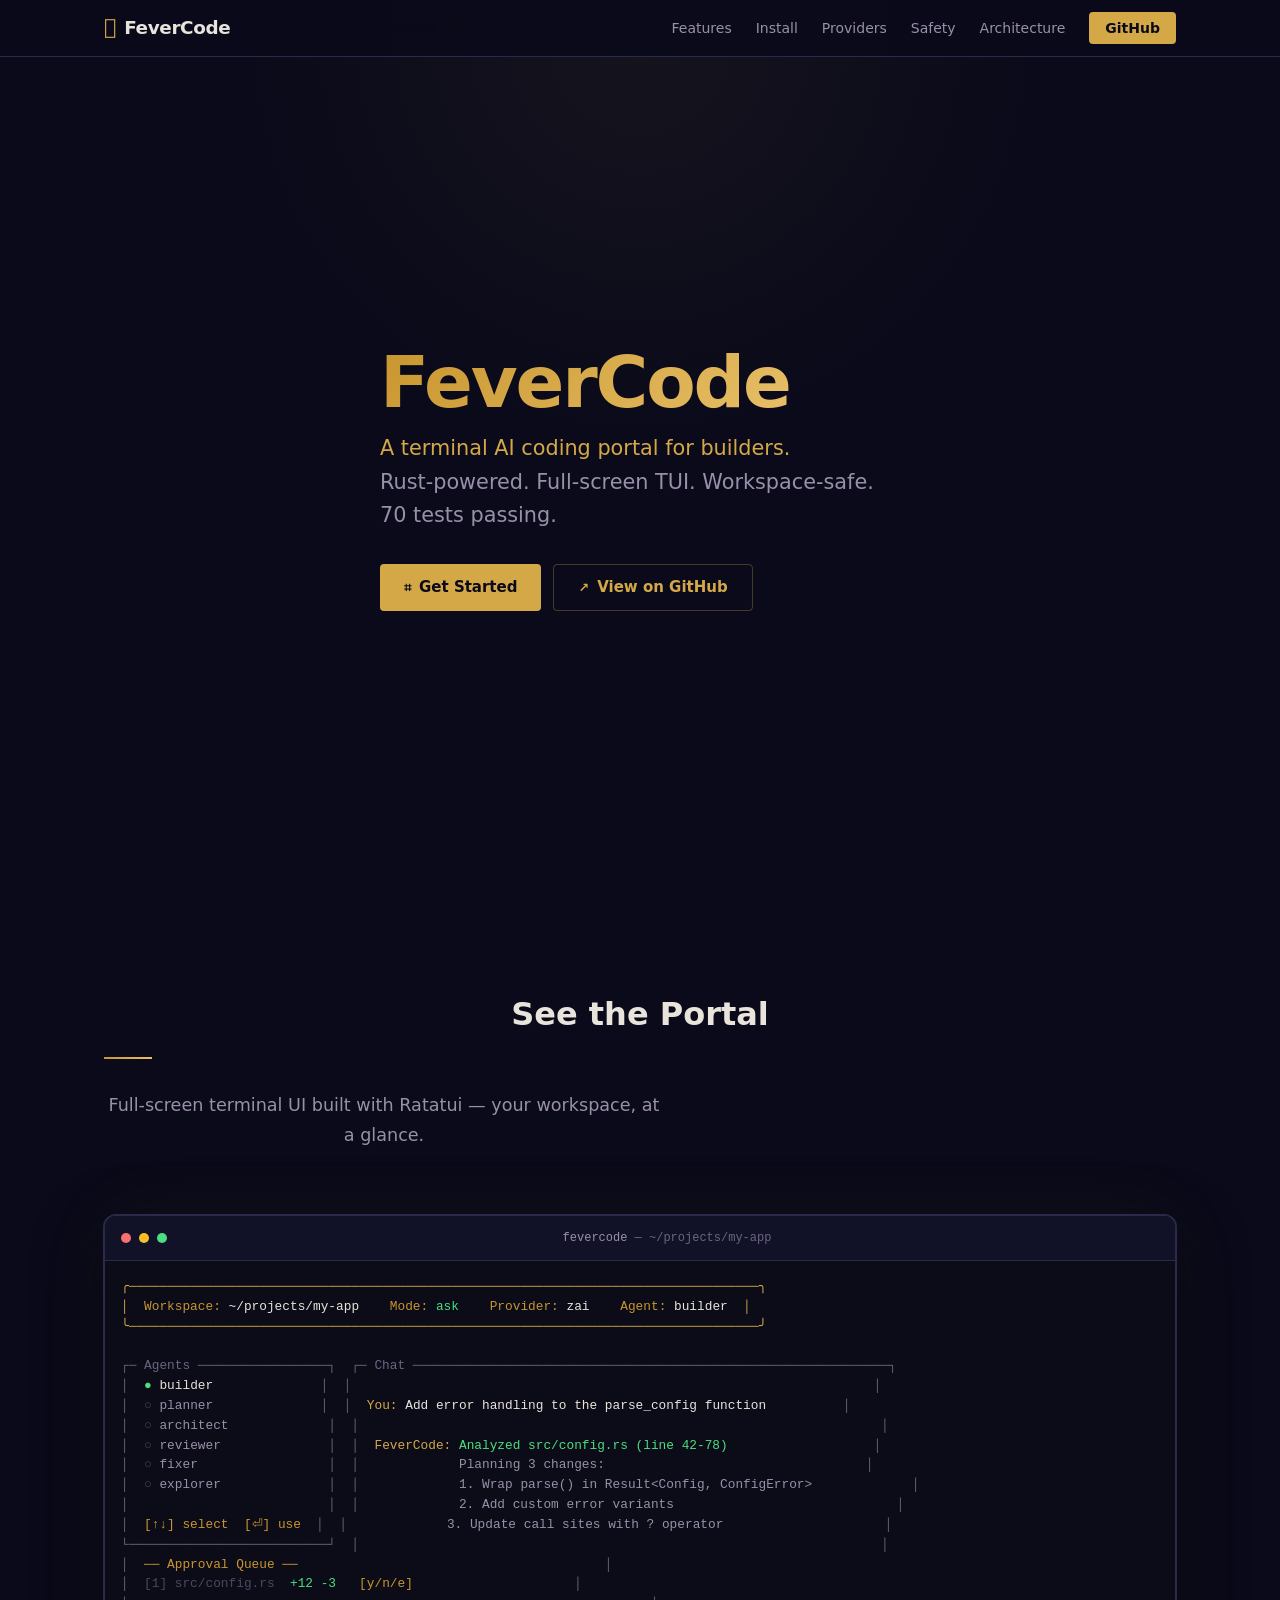
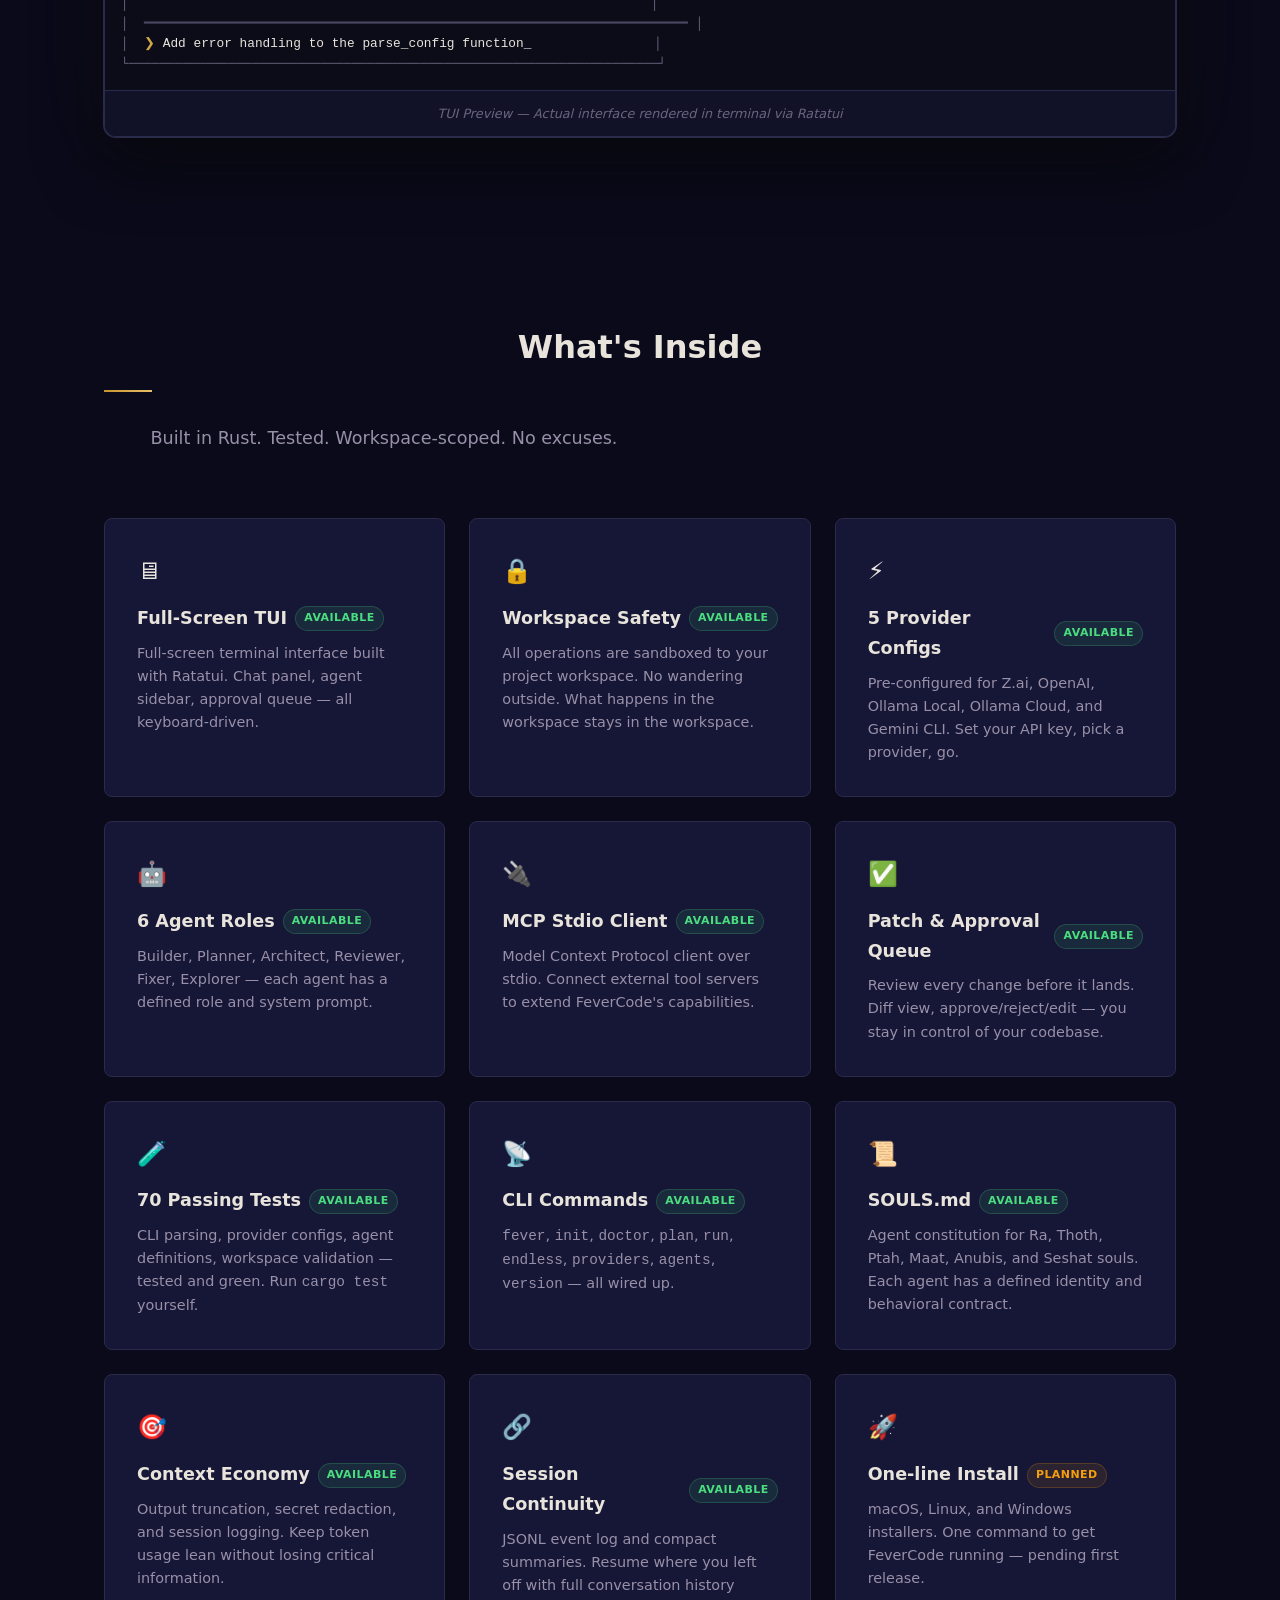
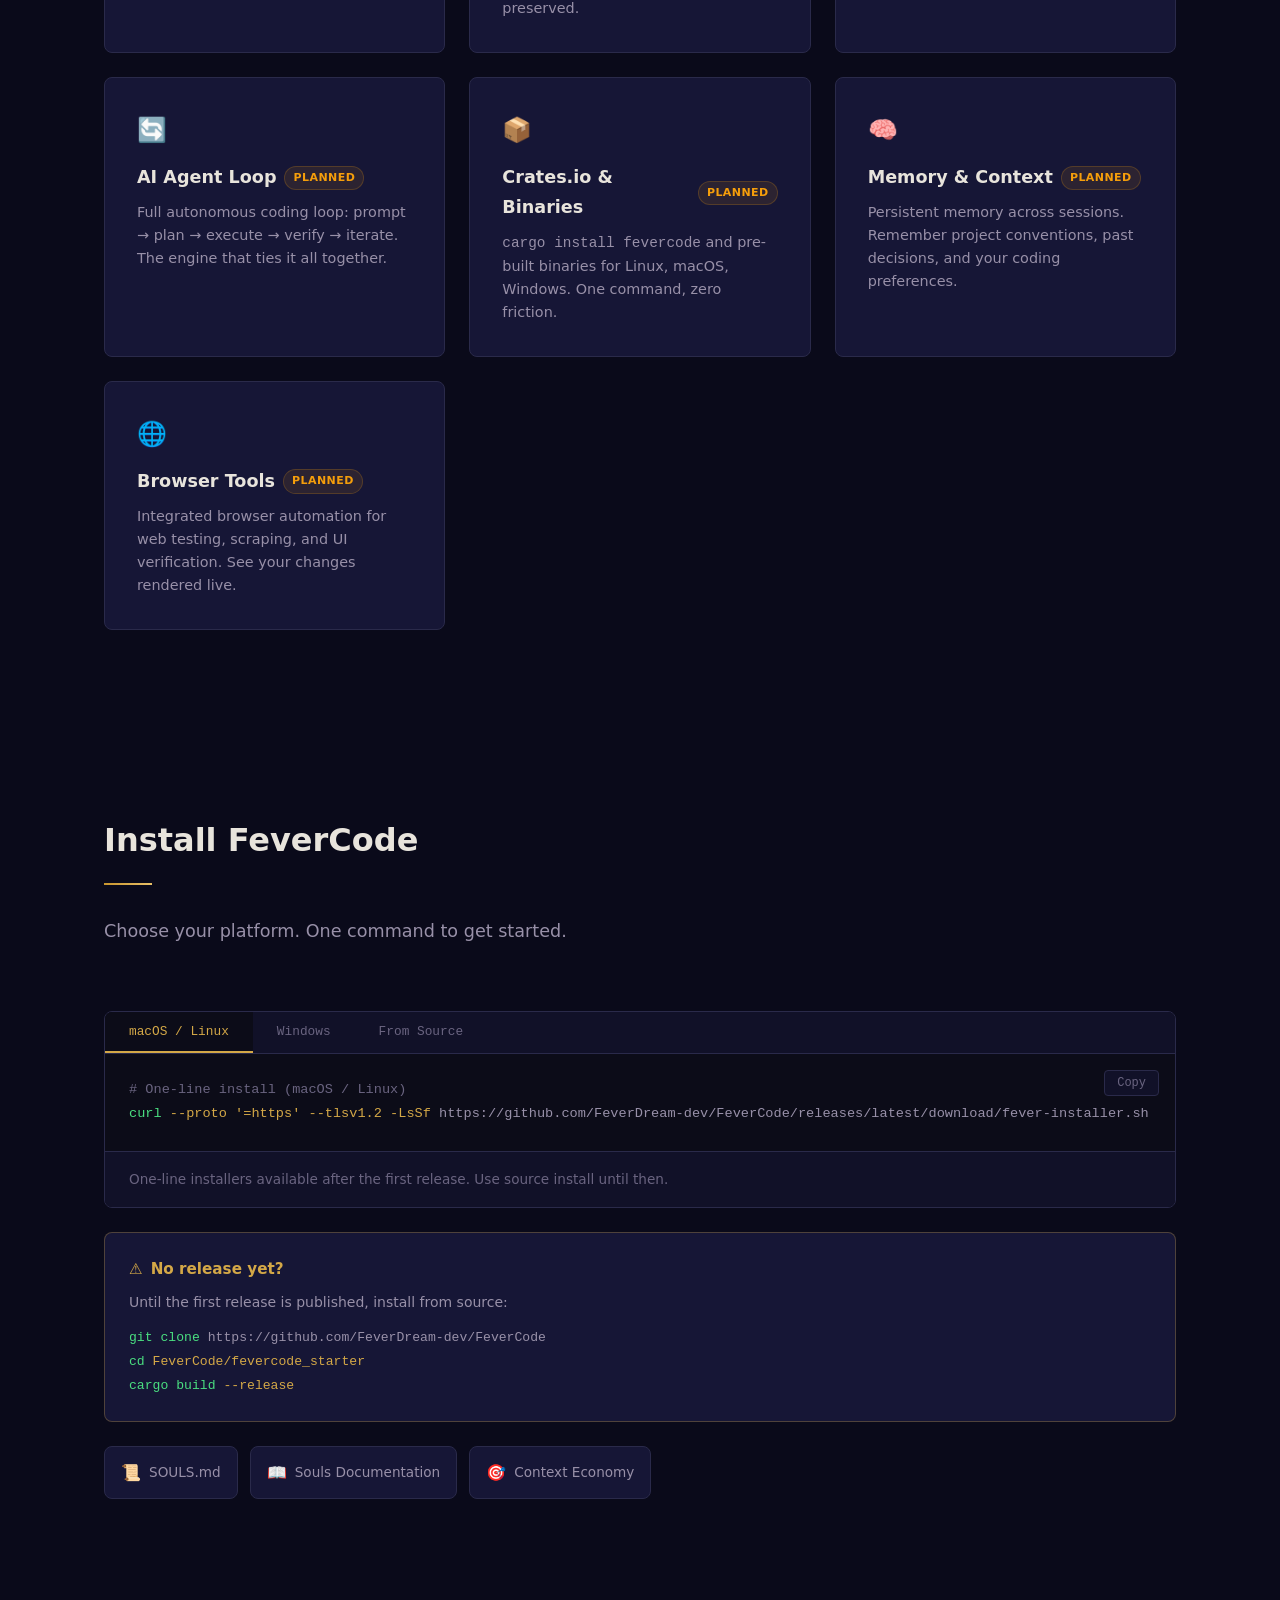
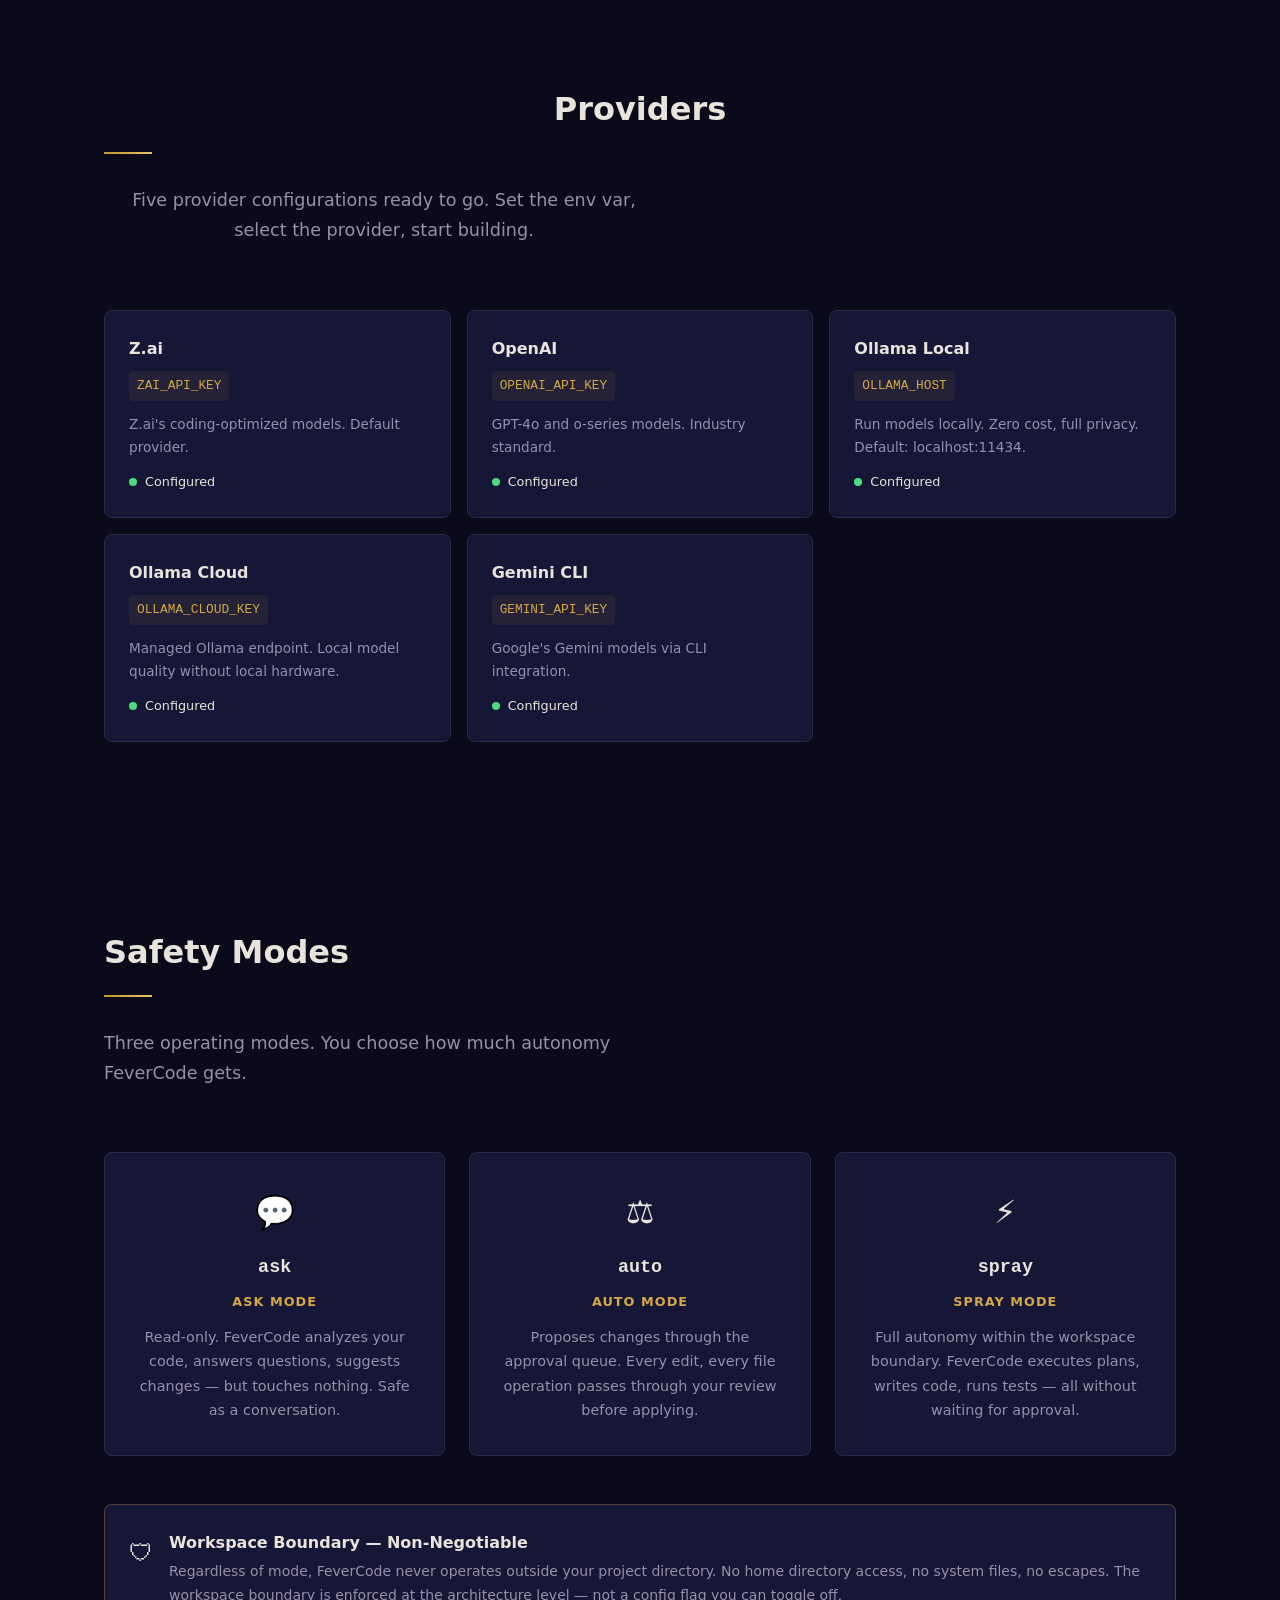
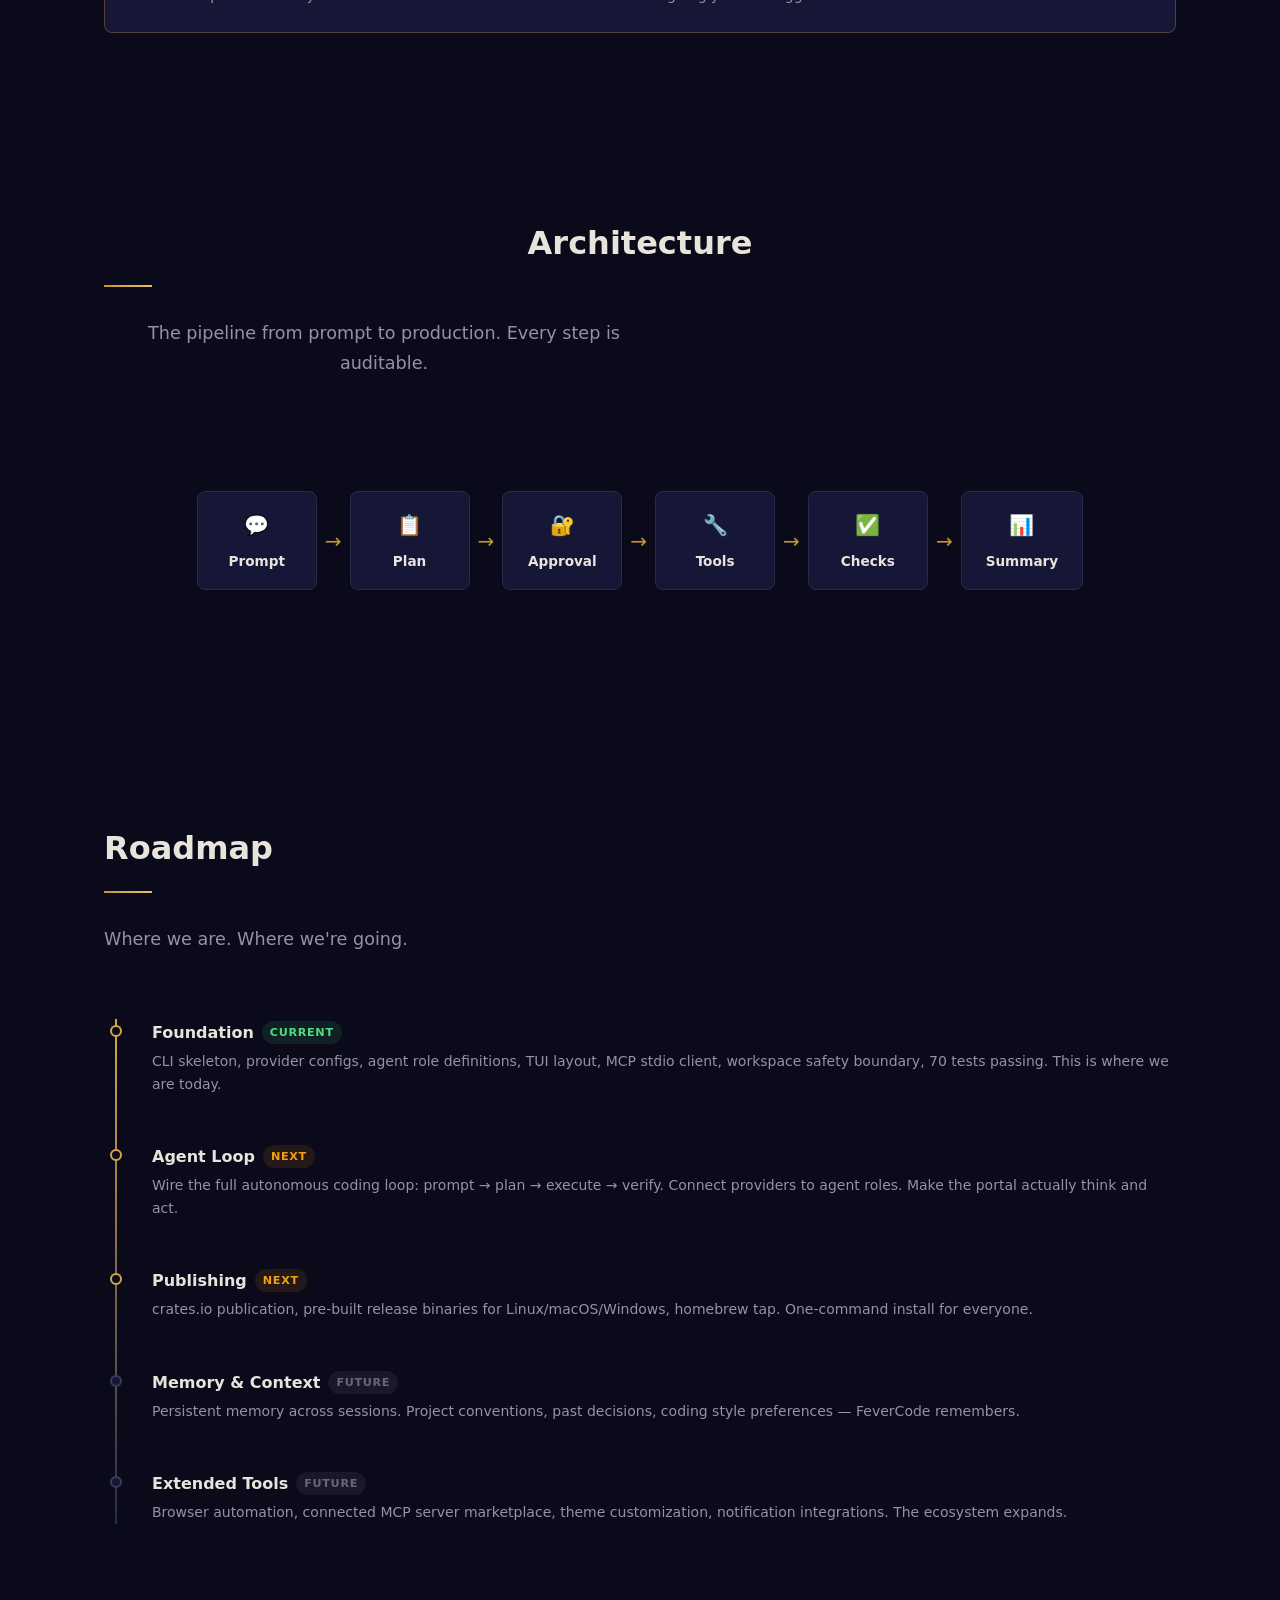
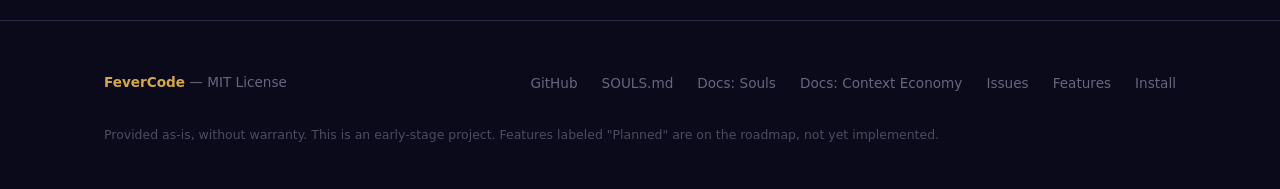
==== commit d0a3d749: "milestone: SOULS.md agent constitution, context economy, one-line installer, 70 tests New features: " ====
--- a/site/index.html
+++ b/site/index.html
@@ -37,7 +37,7 @@
       </h1>
       <p class="hero-subtitle">
         <span class="tagline">A terminal AI coding portal for builders.</span><br>
-        Rust-powered. Full-screen TUI. Workspace-safe. 43 tests passing.
+        Rust-powered. Full-screen TUI. Workspace-safe. 70 tests passing.
       </p>
       <div class="hero-actions">
         <a href="#install" class="btn btn-primary">
@@ -140,7 +140,7 @@
 
         <div class="feature-card">
           <div class="card-icon">🧪</div>
-          <h3>43 Passing Tests <span class="badge badge-available">Available</span></h3>
+          <h3>70 Passing Tests <span class="badge badge-available">Available</span></h3>
           <p>CLI parsing, provider configs, agent definitions, workspace validation — tested and green. Run <code>cargo test</code> yourself.</p>
         </div>
 
@@ -150,6 +150,30 @@
           <p><code>fever</code>, <code>init</code>, <code>doctor</code>, <code>plan</code>, <code>run</code>, <code>endless</code>, <code>providers</code>, <code>agents</code>, <code>version</code> — all wired up.</p>
         </div>
 
+        <div class="feature-card">
+          <div class="card-icon">📜</div>
+          <h3>SOULS.md <span class="badge badge-available">Available</span></h3>
+          <p>Agent constitution for Ra, Thoth, Ptah, Maat, Anubis, and Seshat souls. Each agent has a defined identity and behavioral contract.</p>
+        </div>
+
+        <div class="feature-card">
+          <div class="card-icon">🎯</div>
+          <h3>Context Economy <span class="badge badge-available">Available</span></h3>
+          <p>Output truncation, secret redaction, and session logging. Keep token usage lean without losing critical information.</p>
+        </div>
+
+        <div class="feature-card">
+          <div class="card-icon">🔗</div>
+          <h3>Session Continuity <span class="badge badge-available">Available</span></h3>
+          <p>JSONL event log and compact summaries. Resume where you left off with full conversation history preserved.</p>
+        </div>
+
+        <div class="feature-card">
+          <div class="card-icon">🚀</div>
+          <h3>One-line Install <span class="badge badge-planned">Planned</span></h3>
+          <p>macOS, Linux, and Windows installers. One command to get FeverCode running — pending first release.</p>
+        </div>
+
         <!-- Planned -->
         <div class="feature-card">
           <div class="card-icon">🔄</div>
@@ -181,36 +205,58 @@
   <!-- ====== INSTALL ====== -->
   <section class="section" id="install">
     <div class="container">
-      <h2 class="section-title">Install from Source</h2>
-      <hr class="gold-line">
-      <p class="section-subtitle">You need Rust nightly and Git. That's it.</p>
+      <h2 class="section-title">Install FeverCode</h2>
+      <hr class="gold-line">
+      <p class="section-subtitle">Choose your platform. One command to get started.</p>
 
       <div class="install-box">
-        <div class="install-header">
-          <span class="shell-icon">⟩</span> terminal
-        </div>
-        <div class="install-body">
-<pre>
-<span class="cmt"># Clone the repository</span>
-<span class="cmd">git clone</span> https://github.com/FeverDream-dev/FeverCode.git
-<span class="cmd">cd</span> <span class="path">FeverCode</span>
-
-<span class="cmt"># Build in release mode</span>
-<span class="cmd">cargo build</span> <span class="path">--release</span>
-
-<span class="cmt"># Run the doctor to verify your setup</span>
-<span class="cmd">./target/release/fevercode</span> <span class="path">doctor</span>
-
-<span class="cmt"># Initialize a workspace</span>
-<span class="cmd">./target/release/fevercode</span> <span class="path">init</span>
-
-<span class="cmt"># Launch the portal</span>
-<span class="cmd">./target/release/fevercode</span> <span class="path">run</span>
-</pre>
-        </div>
+        <div class="install-tabs" role="tablist">
+          <button class="install-tab active" role="tab" data-tab="macos" aria-selected="true">macOS / Linux</button>
+          <button class="install-tab" role="tab" data-tab="windows" aria-selected="false">Windows</button>
+          <button class="install-tab" role="tab" data-tab="source" aria-selected="false">From Source</button>
+        </div>
+
+        <div class="install-tab-panel active" id="tab-macos" role="tabpanel">
+          <button class="copy-btn" data-copy="curl-macos" aria-label="Copy command">Copy</button>
+<pre id="curl-macos"><span class="cmt"># One-line install (macOS / Linux)</span>
+<span class="cmd">curl</span> <span class="path">--proto '=https' --tlsv1.2 -LsSf</span> https://github.com/FeverDream-dev/FeverCode/releases/latest/download/fever-installer.sh <span class="path">| sh</span></pre>
+        </div>
+
+        <div class="install-tab-panel" id="tab-windows" role="tabpanel">
+          <button class="copy-btn" data-copy="ps-windows" aria-label="Copy command">Copy</button>
+<pre id="ps-windows"><span class="cmt"># One-line install (Windows PowerShell)</span>
+<span class="cmd">powershell</span> <span class="path">-ExecutionPolicy Bypass -c</span> "irm https://github.com/FeverDream-dev/FeverCode/releases/latest/download/fever-installer.ps1 <span class="path">| iex</span>"</pre>
+        </div>
+
+        <div class="install-tab-panel" id="tab-source" role="tabpanel">
+          <button class="copy-btn" data-copy="cargo-source" aria-label="Copy command">Copy</button>
+<pre id="cargo-source"><span class="cmt"># Install from source (all platforms)</span>
+<span class="cmd">cargo install</span> <span class="path">--git</span> https://github.com/FeverDream-dev/FeverCode <span class="path">fever</span></pre>
+        </div>
+
         <div class="install-note">
-          Requires Rust nightly toolchain. Run <code>rustup default nightly</code> if needed.
-        </div>
+          One-line installers available after the first release. Use source install until then.
+        </div>
+      </div>
+
+      <div class="install-fallback">
+        <h4><span>⚠</span> No release yet?</h4>
+        <p style="font-size:0.875rem; color:var(--text-sec);">Until the first release is published, install from source:</p>
+<pre><span class="cmd">git clone</span> https://github.com/FeverDream-dev/FeverCode
+<span class="cmd">cd</span> <span class="path">FeverCode/fevercode_starter</span>
+<span class="cmd">cargo build</span> <span class="path">--release</span></pre>
+      </div>
+
+      <div class="docs-links">
+        <a href="https://github.com/FeverDream-dev/FeverCode/blob/main/SOULS.md" class="docs-link" target="_blank" rel="noopener">
+          <span class="link-icon">📜</span> SOULS.md
+        </a>
+        <a href="https://github.com/FeverDream-dev/FeverCode/blob/main/docs/souls.md" class="docs-link" target="_blank" rel="noopener">
+          <span class="link-icon">📖</span> Souls Documentation
+        </a>
+        <a href="https://github.com/FeverDream-dev/FeverCode/blob/main/docs/context-economy.md" class="docs-link" target="_blank" rel="noopener">
+          <span class="link-icon">🎯</span> Context Economy
+        </a>
       </div>
     </div>
   </section>
@@ -365,7 +411,7 @@
             Foundation
             <span class="roadmap-phase phase-current">Current</span>
           </h4>
-          <p>CLI skeleton, provider configs, agent role definitions, TUI layout, MCP stdio client, workspace safety boundary, 43 tests passing. This is where we are today.</p>
+          <p>CLI skeleton, provider configs, agent role definitions, TUI layout, MCP stdio client, workspace safety boundary, 70 tests passing. This is where we are today.</p>
         </div>
 
         <div class="roadmap-item">
@@ -412,6 +458,9 @@
         </div>
         <ul class="footer-links">
           <li><a href="https://github.com/FeverDream-dev/FeverCode" target="_blank" rel="noopener">GitHub</a></li>
+          <li><a href="https://github.com/FeverDream-dev/FeverCode/blob/main/SOULS.md" target="_blank" rel="noopener">SOULS.md</a></li>
+          <li><a href="https://github.com/FeverDream-dev/FeverCode/blob/main/docs/souls.md" target="_blank" rel="noopener">Docs: Souls</a></li>
+          <li><a href="https://github.com/FeverDream-dev/FeverCode/blob/main/docs/context-economy.md" target="_blank" rel="noopener">Docs: Context Economy</a></li>
           <li><a href="https://github.com/FeverDream-dev/FeverCode/issues" target="_blank" rel="noopener">Issues</a></li>
           <li><a href="#features">Features</a></li>
           <li><a href="#install">Install</a></li>
--- a/site/styles.css
+++ b/site/styles.css
@@ -525,6 +525,157 @@
   font-size: 0.85rem;
   color: var(--text-muted);
   background: var(--bg-surface);
+}
+
+/* --- Install Tabs --- */
+.install-tabs {
+  display: flex;
+  border-bottom: 1px solid var(--border);
+  background: var(--bg-surface);
+}
+
+.install-tab {
+  padding: var(--sp-3) var(--sp-5);
+  font-family: var(--font-mono);
+  font-size: 0.8rem;
+  font-weight: 500;
+  color: var(--text-muted);
+  background: transparent;
+  border: none;
+  cursor: pointer;
+  transition: all var(--dur) var(--ease);
+  border-bottom: 2px solid transparent;
+  position: relative;
+}
+
+.install-tab:hover {
+  color: var(--text-sec);
+  background: var(--bg-card);
+}
+
+.install-tab.active {
+  color: var(--gold);
+  border-bottom-color: var(--gold);
+  background: var(--bg-terminal);
+}
+
+.install-tab-panel {
+  display: none;
+  padding: var(--sp-5);
+  position: relative;
+}
+
+.install-tab-panel.active {
+  display: block;
+}
+
+.install-tab-panel pre {
+  font-family: var(--font-mono);
+  font-size: 0.85rem;
+  line-height: 1.8;
+  color: var(--text-sec);
+  overflow-x: auto;
+  margin: 0;
+  padding-right: var(--sp-10);
+}
+
+.install-tab-panel .cmd   { color: var(--success); }
+.install-tab-panel .cmt   { color: var(--text-muted); }
+.install-tab-panel .path  { color: var(--gold); }
+
+/* --- Copy Button --- */
+.copy-btn {
+  position: absolute;
+  top: var(--sp-4);
+  right: var(--sp-4);
+  background: var(--bg-surface);
+  border: 1px solid var(--border);
+  border-radius: var(--radius-sm);
+  color: var(--text-muted);
+  font-family: var(--font-mono);
+  font-size: 0.75rem;
+  padding: var(--sp-1) var(--sp-3);
+  cursor: pointer;
+  transition: all var(--dur) var(--ease);
+  line-height: 1.4;
+  z-index: 2;
+}
+
+.copy-btn:hover {
+  color: var(--gold);
+  border-color: var(--border-gold);
+  background: var(--bg-card);
+}
+
+.copy-btn.copied {
+  color: var(--success);
+  border-color: rgba(74, 222, 128, 0.3);
+}
+
+/* --- No Release Fallback Box --- */
+.install-fallback {
+  margin-top: var(--sp-5);
+  padding: var(--sp-5);
+  background: var(--bg-card);
+  border: 1px solid var(--border-gold);
+  border-radius: var(--radius-md);
+}
+
+.install-fallback h4 {
+  font-size: 0.95rem;
+  font-weight: 600;
+  color: var(--gold);
+  margin-bottom: var(--sp-2);
+  display: flex;
+  align-items: center;
+  gap: var(--sp-2);
+}
+
+.install-fallback pre {
+  font-family: var(--font-mono);
+  font-size: 0.82rem;
+  line-height: 1.8;
+  color: var(--text-sec);
+  overflow-x: auto;
+  margin: var(--sp-3) 0 0 0;
+}
+
+.install-fallback .cmd  { color: var(--success); }
+.install-fallback .cmt  { color: var(--text-muted); }
+.install-fallback .path { color: var(--gold); }
+
+/* --- Docs Links Section --- */
+.docs-links {
+  display: flex;
+  flex-wrap: wrap;
+  gap: var(--sp-3);
+  margin-top: var(--sp-5);
+}
+
+.docs-link {
+  display: inline-flex;
+  align-items: center;
+  gap: var(--sp-2);
+  padding: var(--sp-3) var(--sp-4);
+  background: var(--bg-card);
+  border: 1px solid var(--border);
+  border-radius: var(--radius-md);
+  color: var(--text-sec);
+  font-size: 0.85rem;
+  font-weight: 500;
+  transition: all var(--dur) var(--ease);
+  text-decoration: none;
+}
+
+.docs-link:hover {
+  border-color: var(--border-gold);
+  color: var(--gold);
+  background: var(--bg-card-hover);
+  box-shadow: 0 0 20px var(--gold-glow-lg);
+}
+
+.docs-link .link-icon {
+  font-size: 1rem;
 }
 
 /* --- Provider Cards --- */
@@ -868,6 +1019,25 @@
   .terminal-body pre {
     font-size: 0.65rem;
   }
+
+  .install-tabs {
+    overflow-x: auto;
+    -webkit-overflow-scrolling: touch;
+  }
+
+  .install-tab {
+    white-space: nowrap;
+    padding: var(--sp-3) var(--sp-4);
+    font-size: 0.75rem;
+  }
+
+  .install-tab-panel pre {
+    font-size: 0.75rem;
+  }
+
+  .docs-links {
+    flex-direction: column;
+  }
 }
 
 @media (max-width: 480px) {
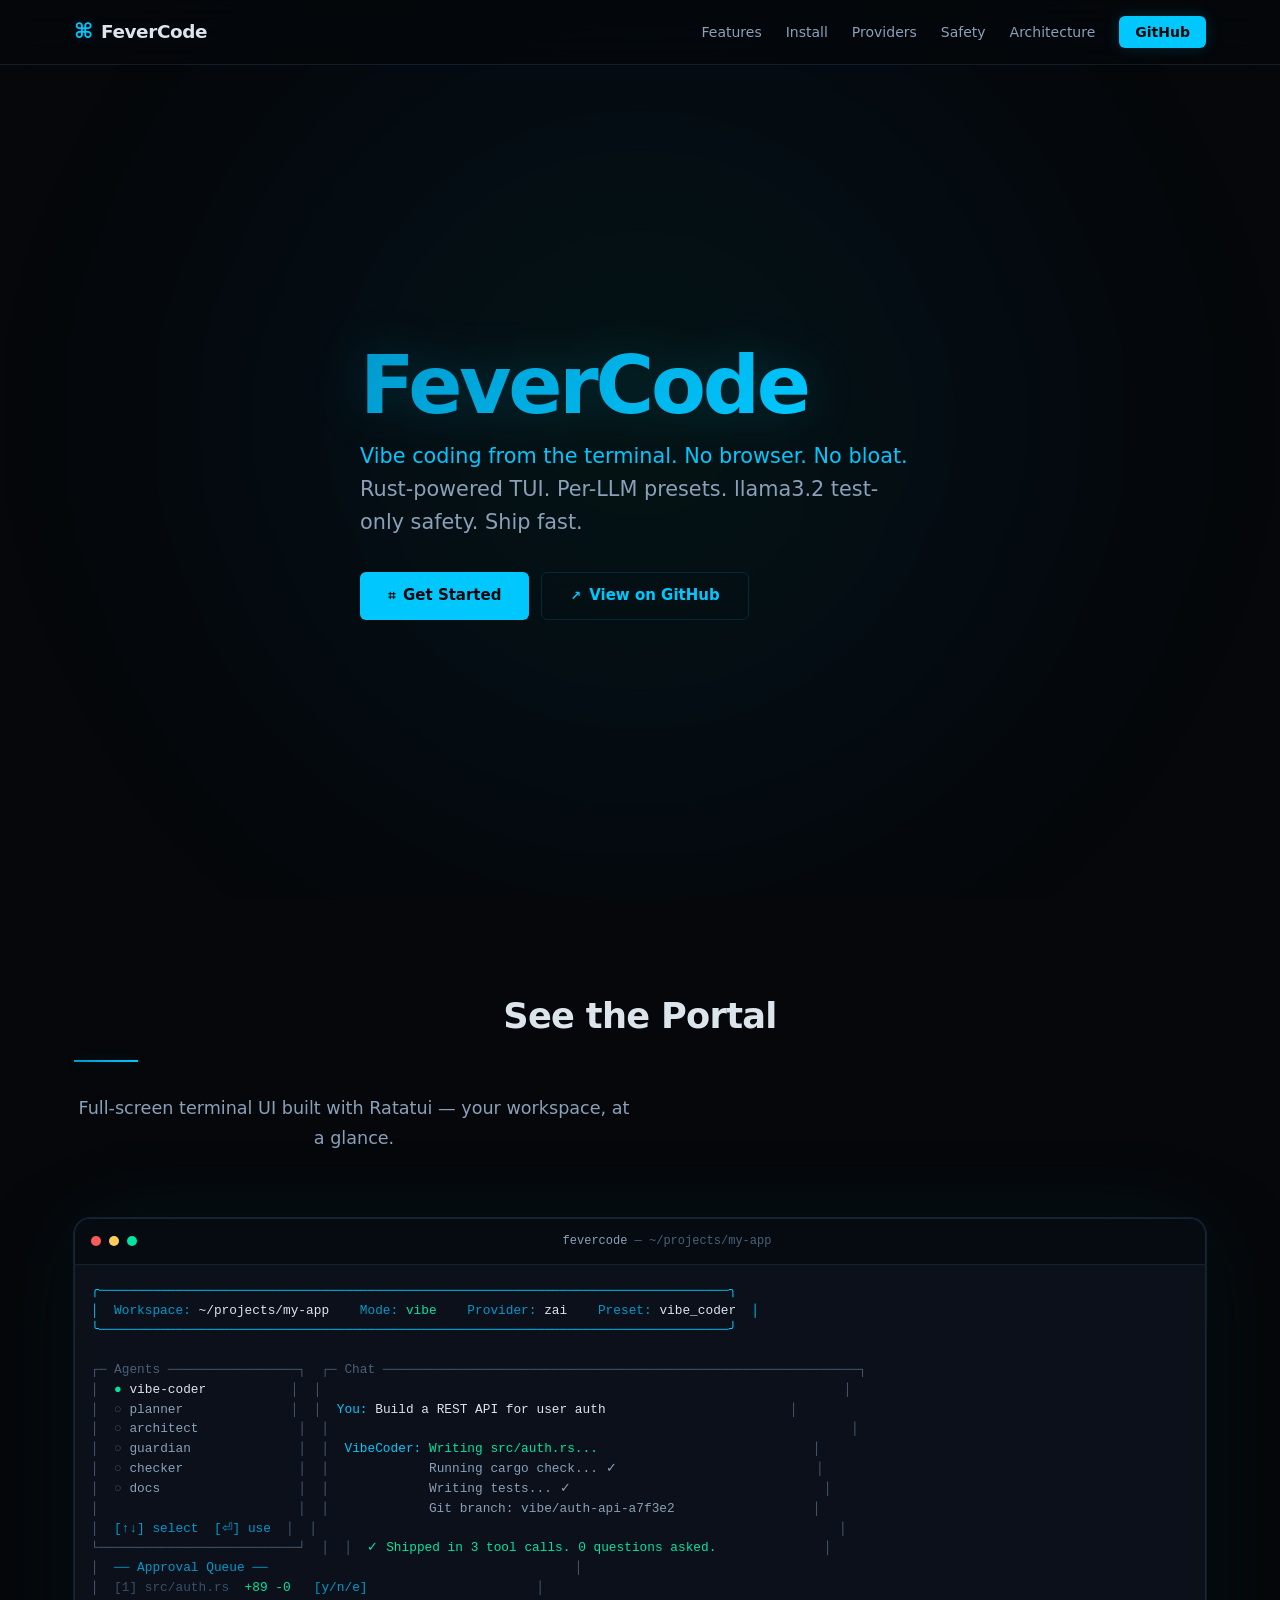
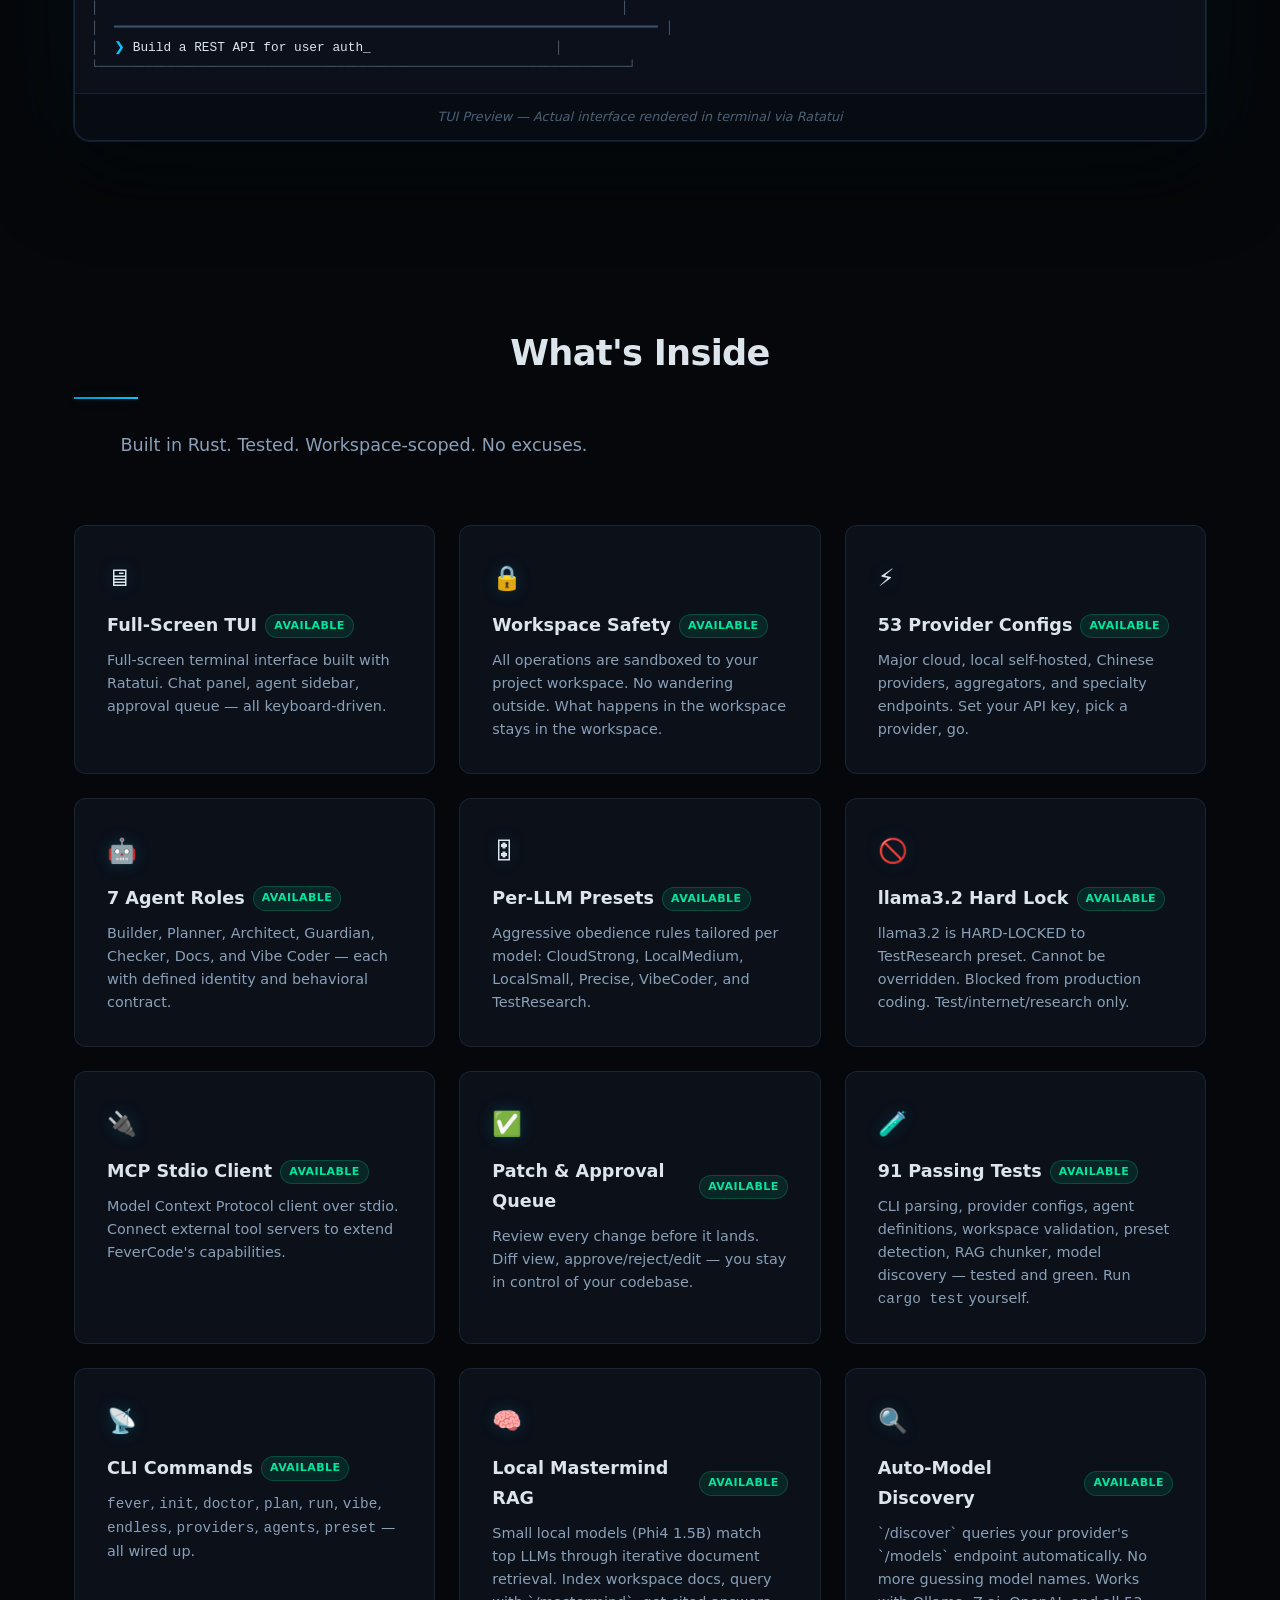
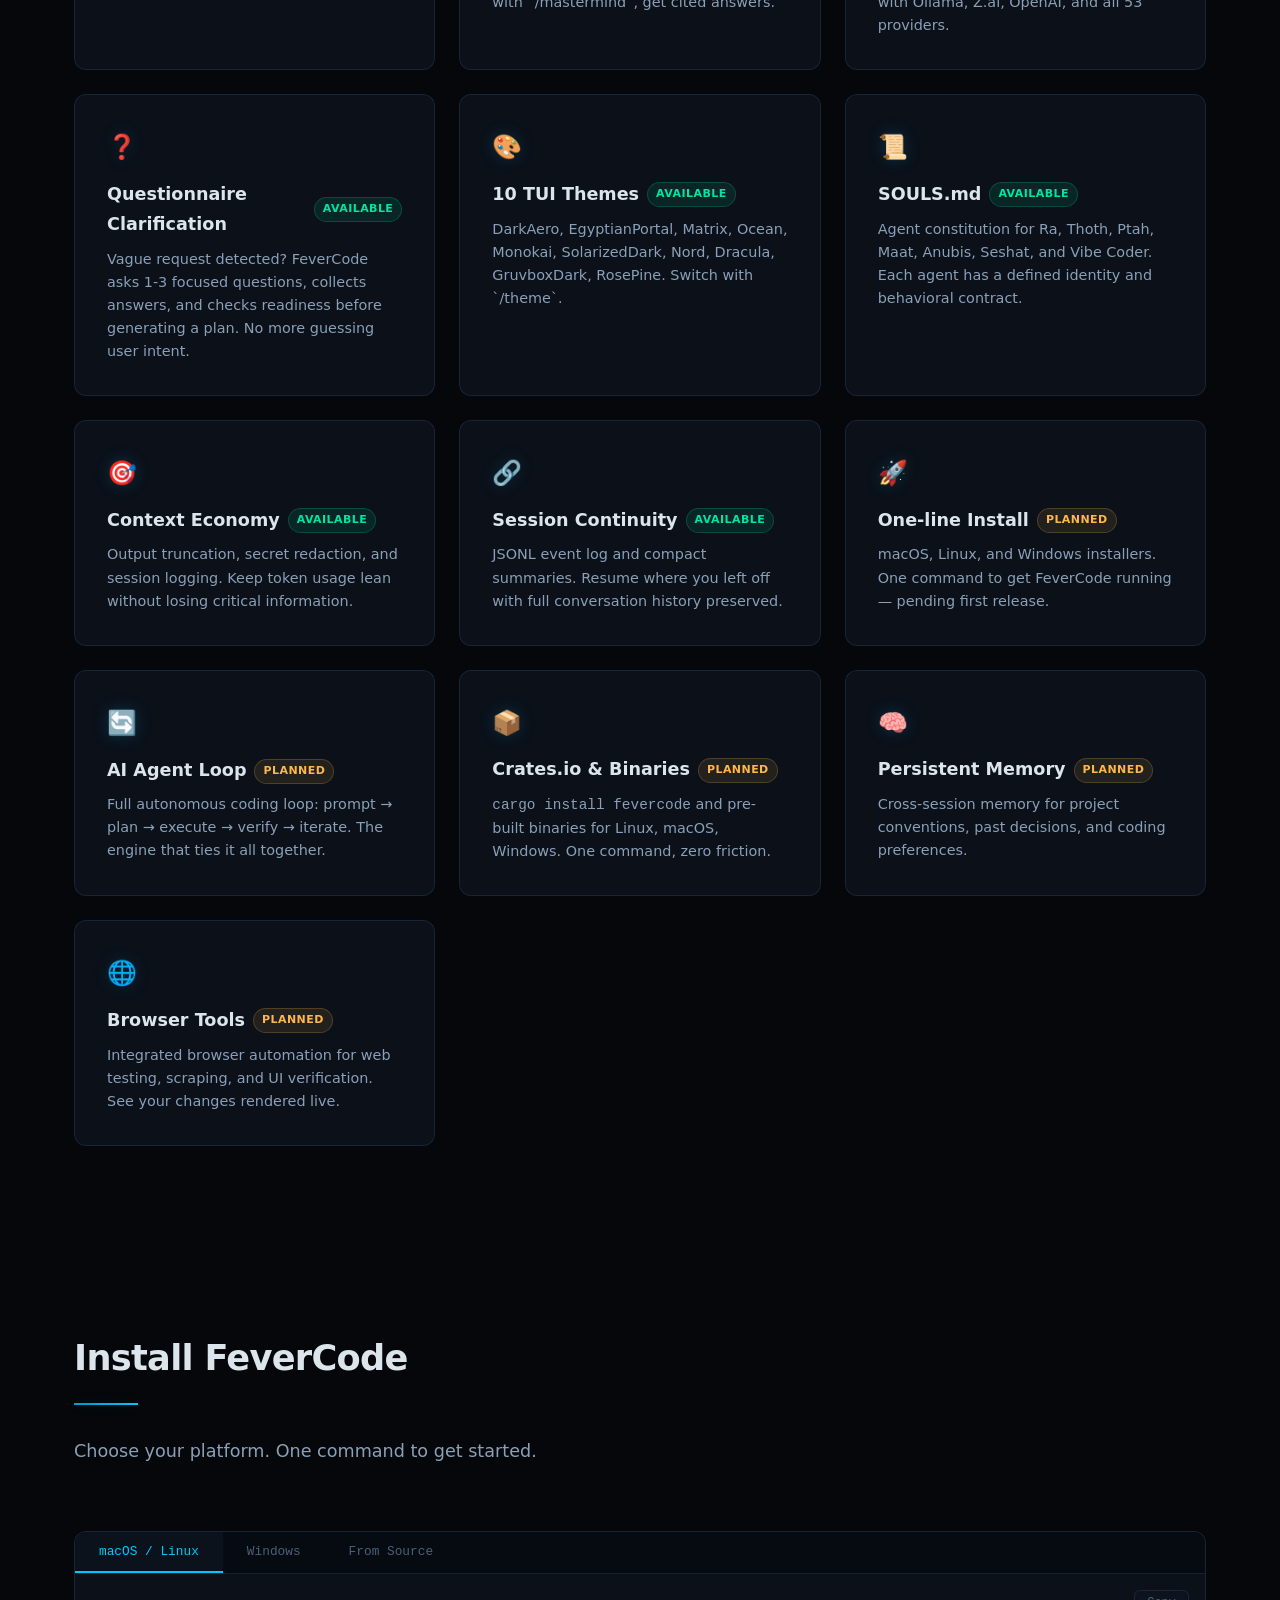
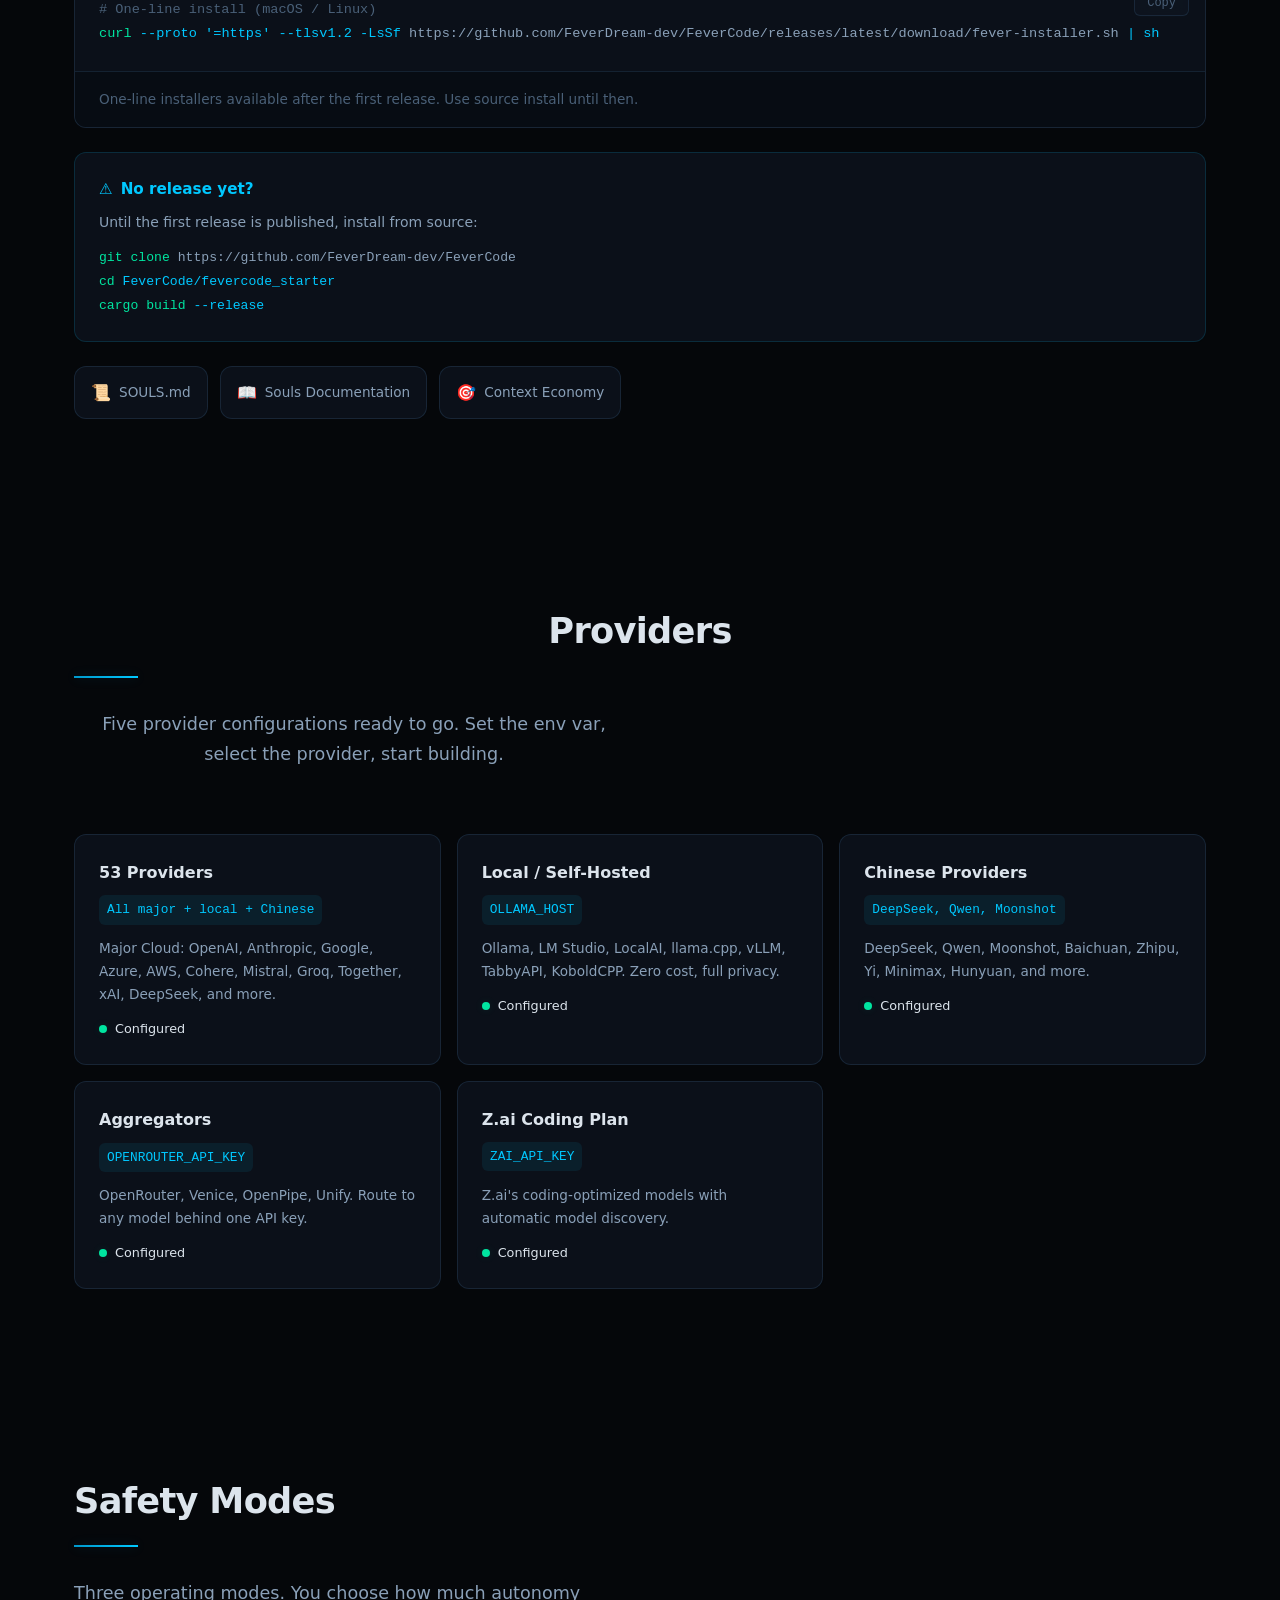
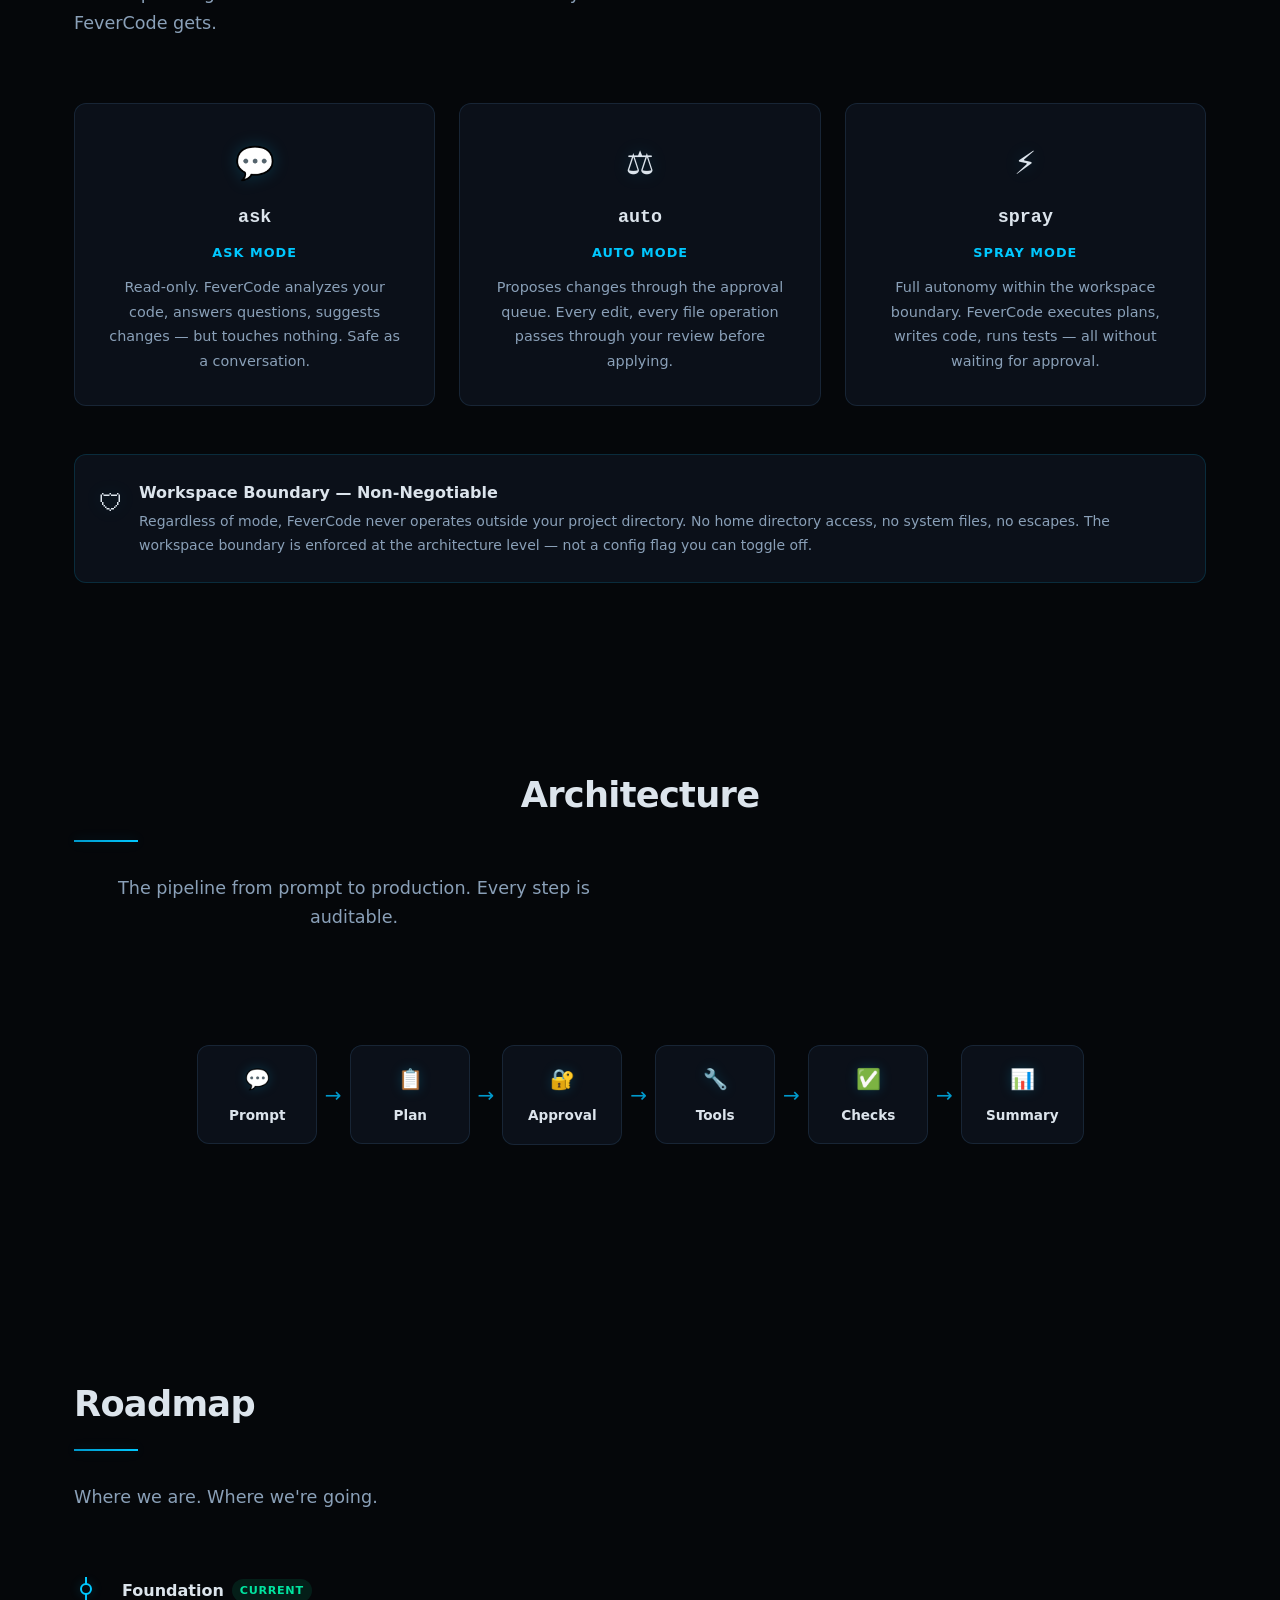
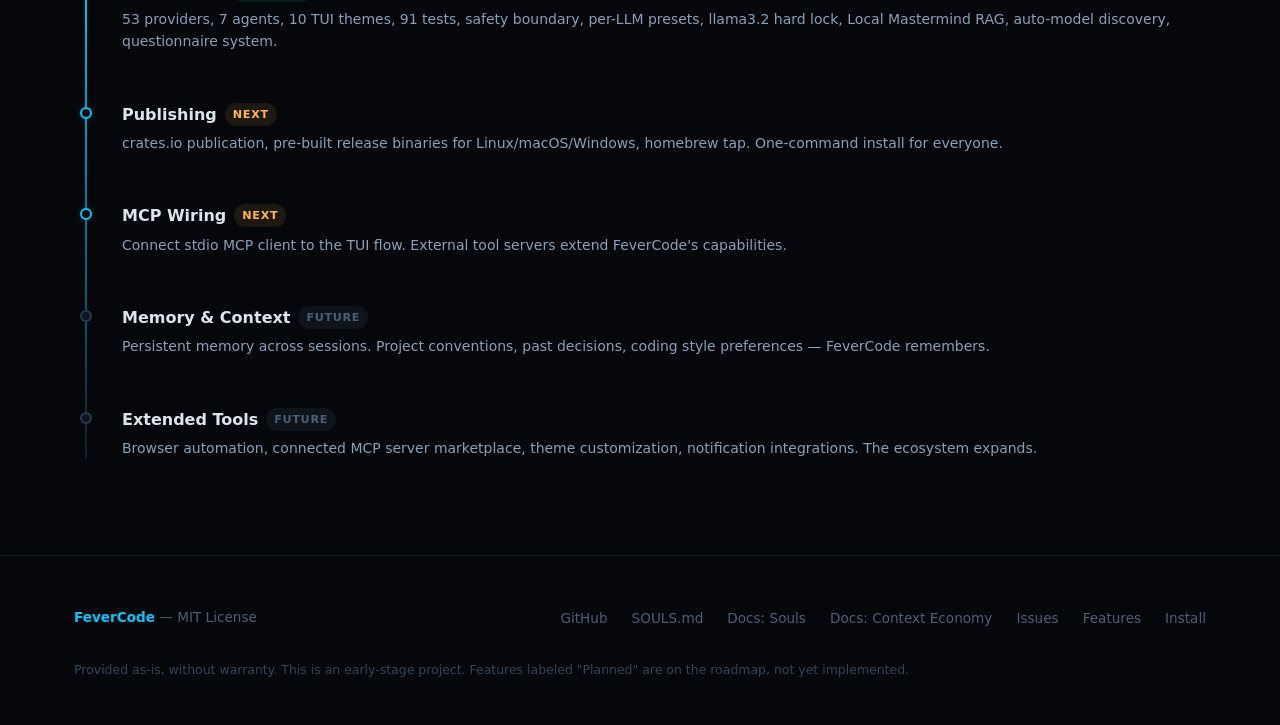
==== commit 17ab2aa8: "v0.2.0 — 53 providers, Local Mastermind RAG, 10 themes, questionnaire system, auto-model discovery F" ====
--- a/site/index.html
+++ b/site/index.html
@@ -3,10 +3,10 @@
 <head>
   <meta charset="UTF-8">
   <meta name="viewport" content="width=device-width, initial-scale=1.0">
-  <title>FeverCode — Terminal AI Coding Portal</title>
-  <meta name="description" content="A Rust terminal AI coding agent with Egyptian precision. Full-screen TUI, workspace safety, 5 providers, 6 agent roles.">
+  <title>FeverCode — Vibe Coding Terminal Agent</title>
+  <meta name="description" content="A Rust terminal AI coding agent built for vibe coding. Full-screen TUI, per-LLM presets, llama3.2 test-only safety, 7 agent roles, Dark Aero UI.">
   <link rel="stylesheet" href="styles.css">
-  <link rel="icon" href="data:image/svg+xml,<svg xmlns='http://www.w3.org/2000/svg' viewBox='0 0 100 100'><text y='.9em' font-size='90'>🔥</text></svg>">
+  <link rel="icon" href="data:image/svg+xml,<svg xmlns='http://www.w3.org/2000/svg' viewBox='0 0 100 100'><text y='.9em' font-size='90'>⌘</text></svg>">
 </head>
 <body>
 
@@ -14,7 +14,7 @@
   <nav class="nav">
     <div class="nav-inner">
       <a href="#" class="nav-logo">
-        <span class="logo-icon">𓂀</span>
+        <span class="logo-icon">⌘</span>
         FeverCode
       </a>
       <button class="nav-toggle" id="nav-toggle" aria-label="Toggle navigation">☰</button>
@@ -31,13 +31,14 @@
 
   <!-- ====== HERO ====== -->
   <section class="hero">
+    <div class="aurora"></div>
     <div class="container hero-content">
       <h1 class="hero-title">
         <span class="accent">FeverCode</span>
       </h1>
       <p class="hero-subtitle">
-        <span class="tagline">A terminal AI coding portal for builders.</span><br>
-        Rust-powered. Full-screen TUI. Workspace-safe. 70 tests passing.
+        <span class="tagline">Vibe coding from the terminal. No browser. No bloat.</span><br>
+        Rust-powered TUI. Per-LLM presets. llama3.2 test-only safety. Ship fast.
       </p>
       <div class="hero-actions">
         <a href="#install" class="btn btn-primary">
@@ -67,24 +68,24 @@
         <div class="terminal-body">
 <pre>
 <span class="t-gold">╭──────────────────────────────────────────────────────────────────────────────────╮</span>
-<span class="t-gold">│</span>  <span class="t-amber">Workspace:</span> <span class="t-white">~/projects/my-app</span>    <span class="t-amber">Mode:</span> <span class="t-green">ask</span>    <span class="t-amber">Provider:</span> <span class="t-white">zai</span>    <span class="t-amber">Agent:</span> <span class="t-white">builder</span>  <span class="t-gold">│</span>
+<span class="t-gold">│</span>  <span class="t-amber">Workspace:</span> <span class="t-white">~/projects/my-app</span>    <span class="t-amber">Mode:</span> <span class="t-green">vibe</span>    <span class="t-amber">Provider:</span> <span class="t-white">zai</span>    <span class="t-amber">Preset:</span> <span class="t-white">vibe_coder</span>  <span class="t-gold">│</span>
 <span class="t-gold">╰──────────────────────────────────────────────────────────────────────────────────╯</span>
 
 <span class="t-muted">┌─ Agents ─────────────────┐</span>  <span class="t-muted">┌─ Chat ──────────────────────────────────────────────────────────────┐</span>
-<span class="t-muted">│</span>  <span class="t-green">●</span> <span class="t-white">builder</span>              <span class="t-muted">│</span>  <span class="t-muted">│</span>                                                                    <span class="t-muted">│</span>
-<span class="t-muted">│</span>  <span class="t-dim">○</span> <span class="t-sec">planner</span>              <span class="t-muted">│</span>  <span class="t-muted">│</span>  <span class="t-gold">You:</span> <span class="t-white">Add error handling to the parse_config function</span>          <span class="t-muted">│</span>
+<span class="t-muted">│</span>  <span class="t-green">●</span> <span class="t-white">vibe-coder</span>           <span class="t-muted">│</span>  <span class="t-muted">│</span>                                                                    <span class="t-muted">│</span>
+<span class="t-muted">│</span>  <span class="t-dim">○</span> <span class="t-sec">planner</span>              <span class="t-muted">│</span>  <span class="t-muted">│</span>  <span class="t-gold">You:</span> <span class="t-white">Build a REST API for user auth</span>                        <span class="t-muted">│</span>
 <span class="t-muted">│</span>  <span class="t-dim">○</span> <span class="t-sec">architect</span>             <span class="t-muted">│</span>  <span class="t-muted">│</span>                                                                    <span class="t-muted">│</span>
-<span class="t-muted">│</span>  <span class="t-dim">○</span> <span class="t-sec">reviewer</span>              <span class="t-muted">│</span>  <span class="t-muted">│</span>  <span class="t-gold">FeverCode:</span> <span class="t-green">Analyzed src/config.rs (line 42-78)</span>                   <span class="t-muted">│</span>
-<span class="t-muted">│</span>  <span class="t-dim">○</span> <span class="t-sec">fixer</span>                 <span class="t-muted">│</span>  <span class="t-muted">│</span>             <span class="t-sec">Planning 3 changes:</span>                                  <span class="t-muted">│</span>
-<span class="t-muted">│</span>  <span class="t-dim">○</span> <span class="t-sec">explorer</span>              <span class="t-muted">│</span>  <span class="t-muted">│</span>             <span class="t-sec">1. Wrap parse() in Result&lt;Config, ConfigError&gt;</span>             <span class="t-muted">│</span>
-<span class="t-muted">│</span>                          <span class="t-muted">│</span>  <span class="t-muted">│</span>             <span class="t-sec">2. Add custom error variants</span>                             <span class="t-muted">│</span>
-<span class="t-muted">│</span>  <span class="t-amber">[↑↓] select</span>  <span class="t-amber">[⏎] use</span>  <span class="t-muted">│</span>  <span class="t-muted">│</span>             <span class="t-sec">3. Update call sites with ? operator</span>                     <span class="t-muted">│</span>
-<span class="t-muted">└──────────────────────────┘</span>  <span class="t-muted">│</span>                                                                    <span class="t-muted">│</span>
+<span class="t-muted">│</span>  <span class="t-dim">○</span> <span class="t-sec">guardian</span>              <span class="t-muted">│</span>  <span class="t-muted">│</span>  <span class="t-gold">VibeCoder:</span> <span class="t-green">Writing src/auth.rs...</span>                            <span class="t-muted">│</span>
+<span class="t-muted">│</span>  <span class="t-dim">○</span> <span class="t-sec">checker</span>               <span class="t-muted">│</span>  <span class="t-muted">│</span>             <span class="t-sec">Running cargo check... ✓</span>                          <span class="t-muted">│</span>
+<span class="t-muted">│</span>  <span class="t-dim">○</span> <span class="t-sec">docs</span>                  <span class="t-muted">│</span>  <span class="t-muted">│</span>             <span class="t-sec">Writing tests... ✓</span>                                 <span class="t-muted">│</span>
+<span class="t-muted">│</span>                          <span class="t-muted">│</span>  <span class="t-muted">│</span>             <span class="t-sec">Git branch: vibe/auth-api-a7f3e2</span>                  <span class="t-muted">│</span>
+<span class="t-muted">│</span>  <span class="t-amber">[↑↓] select</span>  <span class="t-amber">[⏎] use</span>  <span class="t-muted">│</span>  <span class="t-muted">│</span>                                                                    <span class="t-muted">│</span>
+<span class="t-muted">└──────────────────────────┘</span>  <span class="t-muted">│</span>  <span class="t-muted">│</span>  <span class="t-green">✓ Shipped in 3 tool calls. 0 questions asked.</span>              <span class="t-muted">│</span>
 <span class="t-muted">│</span>  <span class="t-amber">── Approval Queue ──</span>                                        <span class="t-muted">│</span>
-<span class="t-muted">│</span>  <span class="t-dim">[1] src/config.rs</span>  <span class="t-green">+12 -3</span>   <span class="t-amber">[y/n/e]</span>                     <span class="t-muted">│</span>
+<span class="t-muted">│</span>  <span class="t-dim">[1] src/auth.rs</span>  <span class="t-green">+89 -0</span>   <span class="t-amber">[y/n/e]</span>                      <span class="t-muted">│</span>
 <span class="t-muted">│</span>                                                                    <span class="t-muted">│</span>
 <span class="t-muted">│</span>  <span class="t-dim">━━━━━━━━━━━━━━━━━━━━━━━━━━━━━━━━━━━━━━━━━━━━━━━━━━━━━━━━━━━━━━━━━━━━</span> <span class="t-muted">│</span>
-<span class="t-muted">│</span>  <span class="t-gold">❯</span> <span class="t-white">Add error handling to the parse_config function_</span>                <span class="t-muted">│</span>
+<span class="t-muted">│</span>  <span class="t-gold">❯</span> <span class="t-white">Build a REST API for user auth_</span>                        <span class="t-muted">│</span>
 <span class="t-muted">└─────────────────────────────────────────────────────────────────────┘</span>
 </pre>
         </div>
@@ -116,14 +117,26 @@
 
         <div class="feature-card">
           <div class="card-icon">⚡</div>
-          <h3>5 Provider Configs <span class="badge badge-available">Available</span></h3>
-          <p>Pre-configured for Z.ai, OpenAI, Ollama Local, Ollama Cloud, and Gemini CLI. Set your API key, pick a provider, go.</p>
+          <h3>53 Provider Configs <span class="badge badge-available">Available</span></h3>
+          <p>Major cloud, local self-hosted, Chinese providers, aggregators, and specialty endpoints. Set your API key, pick a provider, go.</p>
         </div>
 
         <div class="feature-card">
           <div class="card-icon">🤖</div>
-          <h3>6 Agent Roles <span class="badge badge-available">Available</span></h3>
-          <p>Builder, Planner, Architect, Reviewer, Fixer, Explorer — each agent has a defined role and system prompt.</p>
+          <h3>7 Agent Roles <span class="badge badge-available">Available</span></h3>
+          <p>Builder, Planner, Architect, Guardian, Checker, Docs, and Vibe Coder — each with defined identity and behavioral contract.</p>
+        </div>
+
+        <div class="feature-card">
+          <div class="card-icon">🎛</div>
+          <h3>Per-LLM Presets <span class="badge badge-available">Available</span></h3>
+          <p>Aggressive obedience rules tailored per model: CloudStrong, LocalMedium, LocalSmall, Precise, VibeCoder, and TestResearch.</p>
+        </div>
+
+        <div class="feature-card">
+          <div class="card-icon">🚫</div>
+          <h3>llama3.2 Hard Lock <span class="badge badge-available">Available</span></h3>
+          <p>llama3.2 is HARD-LOCKED to TestResearch preset. Cannot be overridden. Blocked from production coding. Test/internet/research only.</p>
         </div>
 
         <div class="feature-card">
@@ -140,20 +153,44 @@
 
         <div class="feature-card">
           <div class="card-icon">🧪</div>
-          <h3>70 Passing Tests <span class="badge badge-available">Available</span></h3>
-          <p>CLI parsing, provider configs, agent definitions, workspace validation — tested and green. Run <code>cargo test</code> yourself.</p>
+          <h3>91 Passing Tests <span class="badge badge-available">Available</span></h3>
+          <p>CLI parsing, provider configs, agent definitions, workspace validation, preset detection, RAG chunker, model discovery — tested and green. Run <code>cargo test</code> yourself.</p>
         </div>
 
         <div class="feature-card">
           <div class="card-icon">📡</div>
           <h3>CLI Commands <span class="badge badge-available">Available</span></h3>
-          <p><code>fever</code>, <code>init</code>, <code>doctor</code>, <code>plan</code>, <code>run</code>, <code>endless</code>, <code>providers</code>, <code>agents</code>, <code>version</code> — all wired up.</p>
+          <p><code>fever</code>, <code>init</code>, <code>doctor</code>, <code>plan</code>, <code>run</code>, <code>vibe</code>, <code>endless</code>, <code>providers</code>, <code>agents</code>, <code>preset</code> — all wired up.</p>
+        </div>
+
+        <div class="feature-card">
+          <div class="card-icon">🧠</div>
+          <h3>Local Mastermind RAG <span class="badge badge-available">Available</span></h3>
+          <p>Small local models (Phi4 1.5B) match top LLMs through iterative document retrieval. Index workspace docs, query with `/mastermind`, get cited answers.</p>
+        </div>
+
+        <div class="feature-card">
+          <div class="card-icon">🔍</div>
+          <h3>Auto-Model Discovery <span class="badge badge-available">Available</span></h3>
+          <p>`/discover` queries your provider's `/models` endpoint automatically. No more guessing model names. Works with Ollama, Z.ai, OpenAI, and all 53 providers.</p>
+        </div>
+
+        <div class="feature-card">
+          <div class="card-icon">❓</div>
+          <h3>Questionnaire Clarification <span class="badge badge-available">Available</span></h3>
+          <p>Vague request detected? FeverCode asks 1-3 focused questions, collects answers, and checks readiness before generating a plan. No more guessing user intent.</p>
+        </div>
+
+        <div class="feature-card">
+          <div class="card-icon">🎨</div>
+          <h3>10 TUI Themes <span class="badge badge-available">Available</span></h3>
+          <p>DarkAero, EgyptianPortal, Matrix, Ocean, Monokai, SolarizedDark, Nord, Dracula, GruvboxDark, RosePine. Switch with `/theme`.</p>
         </div>
 
         <div class="feature-card">
           <div class="card-icon">📜</div>
           <h3>SOULS.md <span class="badge badge-available">Available</span></h3>
-          <p>Agent constitution for Ra, Thoth, Ptah, Maat, Anubis, and Seshat souls. Each agent has a defined identity and behavioral contract.</p>
+          <p>Agent constitution for Ra, Thoth, Ptah, Maat, Anubis, Seshat, and Vibe Coder. Each agent has a defined identity and behavioral contract.</p>
         </div>
 
         <div class="feature-card">
@@ -189,8 +226,8 @@
 
         <div class="feature-card">
           <div class="card-icon">🧠</div>
-          <h3>Memory & Context <span class="badge badge-planned">Planned</span></h3>
-          <p>Persistent memory across sessions. Remember project conventions, past decisions, and your coding preferences.</p>
+          <h3>Persistent Memory <span class="badge badge-planned">Planned</span></h3>
+          <p>Cross-session memory for project conventions, past decisions, and coding preferences.</p>
         </div>
 
         <div class="feature-card">
@@ -270,45 +307,45 @@
 
       <div class="provider-grid">
         <div class="provider-card">
-          <h4>Z.ai</h4>
-          <code class="env-var">ZAI_API_KEY</code>
-          <p>Z.ai's coding-optimized models. Default provider.</p>
+          <h4>53 Providers</h4>
+          <code class="env-var">All major + local + Chinese</code>
+          <p>Major Cloud: OpenAI, Anthropic, Google, Azure, AWS, Cohere, Mistral, Groq, Together, xAI, DeepSeek, and more.</p>
           <div class="provider-status">
             <span class="status-dot active"></span> Configured
           </div>
         </div>
 
         <div class="provider-card">
-          <h4>OpenAI</h4>
-          <code class="env-var">OPENAI_API_KEY</code>
-          <p>GPT-4o and o-series models. Industry standard.</p>
+          <h4>Local / Self-Hosted</h4>
+          <code class="env-var">OLLAMA_HOST</code>
+          <p>Ollama, LM Studio, LocalAI, llama.cpp, vLLM, TabbyAPI, KoboldCPP. Zero cost, full privacy.</p>
           <div class="provider-status">
             <span class="status-dot active"></span> Configured
           </div>
         </div>
 
         <div class="provider-card">
-          <h4>Ollama Local</h4>
-          <code class="env-var">OLLAMA_HOST</code>
-          <p>Run models locally. Zero cost, full privacy. Default: localhost:11434.</p>
+          <h4>Chinese Providers</h4>
+          <code class="env-var">DeepSeek, Qwen, Moonshot</code>
+          <p>DeepSeek, Qwen, Moonshot, Baichuan, Zhipu, Yi, Minimax, Hunyuan, and more.</p>
           <div class="provider-status">
             <span class="status-dot active"></span> Configured
           </div>
         </div>
 
         <div class="provider-card">
-          <h4>Ollama Cloud</h4>
-          <code class="env-var">OLLAMA_CLOUD_KEY</code>
-          <p>Managed Ollama endpoint. Local model quality without local hardware.</p>
+          <h4>Aggregators</h4>
+          <code class="env-var">OPENROUTER_API_KEY</code>
+          <p>OpenRouter, Venice, OpenPipe, Unify. Route to any model behind one API key.</p>
           <div class="provider-status">
             <span class="status-dot active"></span> Configured
           </div>
         </div>
 
         <div class="provider-card">
-          <h4>Gemini CLI</h4>
-          <code class="env-var">GEMINI_API_KEY</code>
-          <p>Google's Gemini models via CLI integration.</p>
+          <h4>Z.ai Coding Plan</h4>
+          <code class="env-var">ZAI_API_KEY</code>
+          <p>Z.ai's coding-optimized models with automatic model discovery.</p>
           <div class="provider-status">
             <span class="status-dot active"></span> Configured
           </div>
@@ -411,15 +448,7 @@
             Foundation
             <span class="roadmap-phase phase-current">Current</span>
           </h4>
-          <p>CLI skeleton, provider configs, agent role definitions, TUI layout, MCP stdio client, workspace safety boundary, 70 tests passing. This is where we are today.</p>
-        </div>
-
-        <div class="roadmap-item">
-          <h4>
-            Agent Loop
-            <span class="roadmap-phase phase-next">Next</span>
-          </h4>
-          <p>Wire the full autonomous coding loop: prompt → plan → execute → verify. Connect providers to agent roles. Make the portal actually think and act.</p>
+          <p>53 providers, 7 agents, 10 TUI themes, 91 tests, safety boundary, per-LLM presets, llama3.2 hard lock, Local Mastermind RAG, auto-model discovery, questionnaire system.</p>
         </div>
 
         <div class="roadmap-item">
@@ -428,6 +457,14 @@
             <span class="roadmap-phase phase-next">Next</span>
           </h4>
           <p>crates.io publication, pre-built release binaries for Linux/macOS/Windows, homebrew tap. One-command install for everyone.</p>
+        </div>
+
+        <div class="roadmap-item">
+          <h4>
+            MCP Wiring
+            <span class="roadmap-phase phase-next">Next</span>
+          </h4>
+          <p>Connect stdio MCP client to the TUI flow. External tool servers extend FeverCode's capabilities.</p>
         </div>
 
         <div class="roadmap-item future">
--- a/site/styles.css
+++ b/site/styles.css
@@ -1,65 +1,71 @@
-/* ============================================================
-   FeverCode — Dark Egyptian Portal Design System
-   ============================================================ */
+/** ============================================================
+   FeverCode — Dark Aero Design System
+   Inspired by https://aesthetics.fandom.com/wiki/Dark_Aero
+   Glassmorphism, deep blues, aurora glows, frosted surfaces.
+   ============================================================ **/
 
 /* --- Design Tokens --- */
 :root {
-  /* Backgrounds */
-  --bg-deep:      #0a0a1a;
-  --bg-surface:   #111128;
-  --bg-card:      #161636;
-  --bg-card-hover:#1c1c42;
-  --bg-terminal:  #0c0c18;
+  /* Dark Aero Backgrounds */
+  --bg-deep:      #05070a;
+  --bg-surface:   #0a0f18;
+  --bg-card:      #0e1520;
+  --bg-card-hover:#131d2b;
+  --bg-terminal:  #060a10;
+  --bg-glass:     rgba(14, 21, 32, 0.72);
 
   /* Borders */
-  --border:       #2a2a4a;
-  --border-light: #3a3a5a;
-  --border-gold:  rgba(212, 168, 71, 0.3);
-
-  /* Gold Palette */
-  --gold:         #d4a847;
-  --gold-dark:    #c8952e;
-  --gold-light:   #e8c068;
-  --gold-glow:    rgba(212, 168, 71, 0.12);
-  --gold-glow-lg: rgba(212, 168, 71, 0.06);
+  --border:       rgba(60, 100, 140, 0.25);
+  --border-light: rgba(80, 130, 180, 0.35);
+  --border-glow:  rgba(0, 200, 255, 0.15);
+
+  /* Dark Aero Palette — teal/cyan/ice accents */
+  --accent:         #00c8ff;
+  --accent-dim:     #0099cc;
+  --accent-glow:    rgba(0, 200, 255, 0.18);
+  --accent-glow-lg: rgba(0, 200, 255, 0.08);
+  --aurora-start:   rgba(0, 255, 200, 0.06);
+  --aurora-end:     rgba(0, 150, 255, 0.04);
 
   /* Text */
-  --text:         #e8e4dc;
-  --text-sec:     #9890a8;
-  --text-muted:   #6a6480;
-  --text-gold:    #d4a847;
+  --text:         #dce4ec;
+  --text-sec:     #8aa0b8;
+  --text-muted:   #4a6078;
+  --text-accent:  #00c8ff;
 
   /* Semantic */
-  --success:      #4ade80;
-  --success-bg:   rgba(74, 222, 128, 0.1);
-  --planned:      #f59e0b;
-  --planned-bg:   rgba(245, 158, 11, 0.1);
-  --danger:       #f87171;
+  --success:      #00e5a0;
+  --success-bg:   rgba(0, 229, 160, 0.1);
+  --planned:      #ffb74d;
+  --planned-bg:   rgba(255, 183, 77, 0.1);
+  --danger:       #ff5a5a;
+  --danger-bg:    rgba(255, 90, 90, 0.1);
 
   /* Typography */
   --font-sans: -apple-system, BlinkMacSystemFont, 'Segoe UI', system-ui, sans-serif;
   --font-mono: 'SF Mono', 'Fira Code', 'Cascadia Code', 'JetBrains Mono', Consolas, monospace;
 
   /* Spacing (8px base) */
-  --sp-1: 0.25rem;   /* 4 */
-  --sp-2: 0.5rem;    /* 8 */
-  --sp-3: 0.75rem;   /* 12 */
-  --sp-4: 1rem;      /* 16 */
-  --sp-5: 1.5rem;    /* 24 */
-  --sp-6: 2rem;      /* 32 */
-  --sp-8: 3rem;      /* 48 */
-  --sp-10: 4rem;     /* 64 */
-  --sp-12: 5rem;     /* 80 */
-  --sp-16: 6rem;     /* 96 */
+  --sp-1: 0.25rem;
+  --sp-2: 0.5rem;
+  --sp-3: 0.75rem;
+  --sp-4: 1rem;
+  --sp-5: 1.5rem;
+  --sp-6: 2rem;
+  --sp-8: 3rem;
+  --sp-10: 4rem;
+  --sp-12: 5rem;
+  --sp-16: 6rem;
 
   /* Radii */
-  --radius-sm: 4px;
-  --radius-md: 8px;
-  --radius-lg: 12px;
+  --radius-sm: 6px;
+  --radius-md: 12px;
+  --radius-lg: 16px;
+  --radius-xl: 24px;
 
   /* Transitions */
   --ease: cubic-bezier(0.4, 0, 0.2, 1);
-  --dur: 200ms;
+  --dur: 250ms;
 }
 
 /* --- Reset & Base --- */
@@ -93,32 +99,34 @@
 }
 
 a {
-  color: var(--gold);
+  color: var(--accent);
   text-decoration: none;
   transition: color var(--dur) var(--ease);
 }
 
 a:hover {
-  color: var(--gold-light);
+  color: var(--text);
 }
 
 /* --- Utility --- */
 .container {
-  max-width: 1120px;
+  max-width: 1180px;
   margin: 0 auto;
   padding: 0 var(--sp-5);
 }
 
 .section {
   padding: var(--sp-16) 0;
+  position: relative;
 }
 
 .section-title {
-  font-size: 2rem;
+  font-size: 2.2rem;
   font-weight: 700;
   line-height: 1.15;
   margin-bottom: var(--sp-2);
   color: var(--text);
+  letter-spacing: -0.02em;
 }
 
 .section-subtitle {
@@ -139,16 +147,44 @@
 
 /* --- Decorative Elements --- */
 .gold-line {
-  width: 48px;
+  width: 64px;
   height: 2px;
-  background: linear-gradient(90deg, var(--gold-dark), var(--gold-light));
+  background: linear-gradient(90deg, var(--accent-dim), var(--accent));
   border: none;
   margin: var(--sp-5) 0 var(--sp-6);
+  box-shadow: 0 0 12px var(--accent-glow);
 }
 
 .text-center .gold-line {
   margin-left: auto;
   margin-right: auto;
+}
+
+/* Aurora background effect */
+.aurora {
+  position: absolute;
+  inset: 0;
+  pointer-events: none;
+  overflow: hidden;
+  z-index: 0;
+}
+
+.aurora::before {
+  content: '';
+  position: absolute;
+  top: -20%;
+  left: 50%;
+  transform: translateX(-50%);
+  width: 1200px;
+  height: 1200px;
+  background: radial-gradient(circle, var(--aurora-start) 0%, var(--aurora-end) 40%, transparent 70%);
+  filter: blur(80px);
+  animation: aurora-drift 12s ease-in-out infinite alternate;
+}
+
+@keyframes aurora-drift {
+  0% { transform: translateX(-50%) translateY(-5%); }
+  100% { transform: translateX(-45%) translateY(5%); }
 }
 
 /* --- Navigation --- */
@@ -158,9 +194,9 @@
   left: 0;
   right: 0;
   z-index: 100;
-  background: rgba(10, 10, 26, 0.85);
-  backdrop-filter: blur(16px);
-  -webkit-backdrop-filter: blur(16px);
+  background: rgba(5, 7, 10, 0.72);
+  backdrop-filter: blur(20px) saturate(140%);
+  -webkit-backdrop-filter: blur(20px) saturate(140%);
   border-bottom: 1px solid var(--border);
 }
 
@@ -168,10 +204,10 @@
   display: flex;
   align-items: center;
   justify-content: space-between;
-  max-width: 1120px;
+  max-width: 1180px;
   margin: 0 auto;
   padding: var(--sp-3) var(--sp-5);
-  height: 56px;
+  height: 64px;
 }
 
 .nav-logo {
@@ -185,8 +221,9 @@
 }
 
 .nav-logo .logo-icon {
-  color: var(--gold);
+  color: var(--accent);
   font-size: 1.3rem;
+  text-shadow: 0 0 12px var(--accent-glow);
 }
 
 .nav-links {
@@ -208,16 +245,19 @@
 }
 
 .nav-links .nav-cta {
-  background: var(--gold);
+  background: var(--accent);
   color: var(--bg-deep);
   padding: var(--sp-2) var(--sp-4);
   border-radius: var(--radius-sm);
   font-weight: 600;
+  box-shadow: 0 0 16px var(--accent-glow);
+  transition: all var(--dur) var(--ease);
 }
 
 .nav-links .nav-cta:hover {
-  background: var(--gold-light);
+  background: var(--text);
   color: var(--bg-deep);
+  box-shadow: 0 0 24px var(--accent-glow);
 }
 
 /* Mobile nav toggle */
@@ -239,20 +279,8 @@
   display: flex;
   align-items: center;
   position: relative;
-  padding-top: 56px;
+  padding-top: 64px;
   overflow: hidden;
-}
-
-.hero::before {
-  content: '';
-  position: absolute;
-  top: -40%;
-  left: 50%;
-  transform: translateX(-50%);
-  width: 800px;
-  height: 800px;
-  background: radial-gradient(circle, var(--gold-glow-lg) 0%, transparent 70%);
-  pointer-events: none;
 }
 
 .hero-content {
@@ -261,30 +289,31 @@
 }
 
 .hero-title {
-  font-size: clamp(2.8rem, 7vw, 4.5rem);
+  font-size: clamp(2.8rem, 7vw, 5rem);
   font-weight: 800;
   line-height: 1.05;
-  letter-spacing: -0.03em;
+  letter-spacing: -0.04em;
   margin-bottom: var(--sp-3);
 }
 
 .hero-title .accent {
-  background: linear-gradient(135deg, var(--gold-dark), var(--gold-light));
+  background: linear-gradient(135deg, var(--accent-dim), var(--accent));
   -webkit-background-clip: text;
   -webkit-text-fill-color: transparent;
   background-clip: text;
+  filter: drop-shadow(0 0 24px var(--accent-glow));
 }
 
 .hero-subtitle {
   font-size: clamp(1.05rem, 2vw, 1.3rem);
   color: var(--text-sec);
   margin-bottom: var(--sp-6);
-  max-width: 520px;
+  max-width: 560px;
   line-height: 1.6;
 }
 
 .hero-subtitle .tagline {
-  color: var(--gold);
+  color: var(--accent);
   font-weight: 500;
 }
 
@@ -299,7 +328,7 @@
   display: inline-flex;
   align-items: center;
   gap: var(--sp-2);
-  padding: 0.75rem 1.5rem;
+  padding: 0.8rem 1.75rem;
   border-radius: var(--radius-sm);
   font-family: var(--font-sans);
   font-size: 0.9375rem;
@@ -309,29 +338,33 @@
   text-decoration: none;
   border: none;
   line-height: 1.4;
+  position: relative;
+  overflow: hidden;
 }
 
 .btn-primary {
-  background: var(--gold);
+  background: var(--accent);
   color: var(--bg-deep);
 }
 
 .btn-primary:hover {
-  background: var(--gold-light);
+  background: var(--text);
   color: var(--bg-deep);
-  box-shadow: 0 0 24px var(--gold-glow);
+  box-shadow: 0 0 32px var(--accent-glow);
 }
 
 .btn-secondary {
   background: transparent;
-  color: var(--gold);
-  border: 1px solid var(--border-gold);
+  color: var(--accent);
+  border: 1px solid var(--border-glow);
+  backdrop-filter: blur(8px);
 }
 
 .btn-secondary:hover {
-  background: var(--gold-glow);
-  color: var(--gold-light);
-  border-color: var(--gold);
+  background: var(--accent-glow);
+  color: var(--text);
+  border-color: var(--accent);
+  box-shadow: 0 0 24px var(--accent-glow);
 }
 
 .btn .btn-icon {
@@ -340,14 +373,16 @@
 
 /* --- Terminal Mockup --- */
 .terminal-mockup {
-  background: var(--bg-terminal);
+  background: var(--bg-glass);
   border: 1px solid var(--border);
   border-radius: var(--radius-lg);
   overflow: hidden;
+  backdrop-filter: blur(16px) saturate(120%);
+  -webkit-backdrop-filter: blur(16px) saturate(120%);
   box-shadow:
     0 0 0 1px var(--border),
-    0 24px 64px rgba(0, 0, 0, 0.5),
-    0 0 80px var(--gold-glow-lg);
+    0 32px 80px rgba(0, 0, 0, 0.6),
+    0 0 100px var(--accent-glow-lg);
 }
 
 .terminal-bar {
@@ -355,7 +390,7 @@
   align-items: center;
   gap: var(--sp-2);
   padding: var(--sp-3) var(--sp-4);
-  background: var(--bg-surface);
+  background: rgba(6, 10, 16, 0.8);
   border-bottom: 1px solid var(--border);
 }
 
@@ -365,9 +400,9 @@
   border-radius: 50%;
 }
 
-.terminal-dot.red   { background: #f87171; }
-.terminal-dot.yellow { background: #fbbf24; }
-.terminal-dot.green  { background: #4ade80; }
+.terminal-dot.red   { background: #ff5a5a; }
+.terminal-dot.yellow { background: #ffcc5a; }
+.terminal-dot.green  { background: #00e5a0; }
 
 .terminal-bar-title {
   flex: 1;
@@ -395,12 +430,12 @@
   margin: 0;
 }
 
-.terminal-body .t-gold   { color: var(--gold); }
+.terminal-body .t-gold   { color: var(--accent); }
 .terminal-body .t-green  { color: var(--success); }
-.terminal-body .t-amber  { color: var(--gold-dark); }
+.terminal-body .t-amber  { color: var(--accent-dim); }
 .terminal-body .t-muted  { color: var(--text-muted); }
 .terminal-body .t-white  { color: var(--text); }
-.terminal-body .t-dim    { color: #4a4860; }
+.terminal-body .t-dim    { color: #3a5068; }
 
 .terminal-label {
   text-align: center;
@@ -408,7 +443,7 @@
   font-size: 0.8rem;
   color: var(--text-muted);
   border-top: 1px solid var(--border);
-  background: var(--bg-surface);
+  background: rgba(6, 10, 16, 0.6);
   font-style: italic;
 }
 
@@ -420,23 +455,27 @@
 }
 
 .feature-card {
-  background: var(--bg-card);
+  background: var(--bg-glass);
   border: 1px solid var(--border);
   border-radius: var(--radius-md);
   padding: var(--sp-6);
   transition: all var(--dur) var(--ease);
   position: relative;
+  backdrop-filter: blur(12px);
+  -webkit-backdrop-filter: blur(12px);
 }
 
 .feature-card:hover {
-  border-color: var(--border-gold);
-  background: var(--bg-card-hover);
-  box-shadow: 0 0 32px var(--gold-glow-lg);
+  border-color: var(--border-glow);
+  background: rgba(14, 21, 32, 0.85);
+  box-shadow: 0 0 40px var(--accent-glow-lg);
+  transform: translateY(-2px);
 }
 
 .feature-card .card-icon {
   font-size: 1.5rem;
   margin-bottom: var(--sp-3);
+  filter: drop-shadow(0 0 8px var(--accent-glow));
 }
 
 .feature-card h3 {
@@ -470,21 +509,23 @@
 .badge-available {
   background: var(--success-bg);
   color: var(--success);
-  border: 1px solid rgba(74, 222, 128, 0.2);
+  border: 1px solid rgba(0, 229, 160, 0.2);
 }
 
 .badge-planned {
   background: var(--planned-bg);
   color: var(--planned);
-  border: 1px solid rgba(245, 158, 11, 0.2);
+  border: 1px solid rgba(255, 183, 77, 0.2);
 }
 
 /* --- Install Section --- */
 .install-box {
-  background: var(--bg-terminal);
+  background: var(--bg-glass);
   border: 1px solid var(--border);
   border-radius: var(--radius-md);
   overflow: hidden;
+  backdrop-filter: blur(12px);
+  -webkit-backdrop-filter: blur(12px);
 }
 
 .install-header {
@@ -492,7 +533,7 @@
   align-items: center;
   gap: var(--sp-2);
   padding: var(--sp-3) var(--sp-4);
-  background: var(--bg-surface);
+  background: rgba(6, 10, 16, 0.8);
   border-bottom: 1px solid var(--border);
   font-family: var(--font-mono);
   font-size: 0.8rem;
@@ -500,7 +541,7 @@
 }
 
 .install-header .shell-icon {
-  color: var(--gold);
+  color: var(--accent);
 }
 
 .install-body {
@@ -517,21 +558,21 @@
 
 .install-body .cmd   { color: var(--success); }
 .install-body .cmt   { color: var(--text-muted); }
-.install-body .path  { color: var(--gold); }
+.install-body .path  { color: var(--accent); }
 
 .install-note {
   padding: var(--sp-4) var(--sp-5);
   border-top: 1px solid var(--border);
   font-size: 0.85rem;
   color: var(--text-muted);
-  background: var(--bg-surface);
+  background: rgba(6, 10, 16, 0.6);
 }
 
 /* --- Install Tabs --- */
 .install-tabs {
   display: flex;
   border-bottom: 1px solid var(--border);
-  background: var(--bg-surface);
+  background: rgba(6, 10, 16, 0.8);
 }
 
 .install-tab {
@@ -554,9 +595,9 @@
 }
 
 .install-tab.active {
-  color: var(--gold);
-  border-bottom-color: var(--gold);
-  background: var(--bg-terminal);
+  color: var(--accent);
+  border-bottom-color: var(--accent);
+  background: var(--bg-glass);
 }
 
 .install-tab-panel {
@@ -581,14 +622,14 @@
 
 .install-tab-panel .cmd   { color: var(--success); }
 .install-tab-panel .cmt   { color: var(--text-muted); }
-.install-tab-panel .path  { color: var(--gold); }
+.install-tab-panel .path  { color: var(--accent); }
 
 /* --- Copy Button --- */
 .copy-btn {
   position: absolute;
   top: var(--sp-4);
   right: var(--sp-4);
-  background: var(--bg-surface);
+  background: var(--bg-glass);
   border: 1px solid var(--border);
   border-radius: var(--radius-sm);
   color: var(--text-muted);
@@ -599,32 +640,34 @@
   transition: all var(--dur) var(--ease);
   line-height: 1.4;
   z-index: 2;
+  backdrop-filter: blur(8px);
 }
 
 .copy-btn:hover {
-  color: var(--gold);
-  border-color: var(--border-gold);
-  background: var(--bg-card);
+  color: var(--accent);
+  border-color: var(--border-glow);
+  background: var(--bg-card-hover);
 }
 
 .copy-btn.copied {
   color: var(--success);
-  border-color: rgba(74, 222, 128, 0.3);
+  border-color: rgba(0, 229, 160, 0.3);
 }
 
 /* --- No Release Fallback Box --- */
 .install-fallback {
   margin-top: var(--sp-5);
   padding: var(--sp-5);
-  background: var(--bg-card);
-  border: 1px solid var(--border-gold);
+  background: var(--bg-glass);
+  border: 1px solid var(--border-glow);
   border-radius: var(--radius-md);
+  backdrop-filter: blur(12px);
 }
 
 .install-fallback h4 {
   font-size: 0.95rem;
   font-weight: 600;
-  color: var(--gold);
+  color: var(--accent);
   margin-bottom: var(--sp-2);
   display: flex;
   align-items: center;
@@ -642,7 +685,7 @@
 
 .install-fallback .cmd  { color: var(--success); }
 .install-fallback .cmt  { color: var(--text-muted); }
-.install-fallback .path { color: var(--gold); }
+.install-fallback .path { color: var(--accent); }
 
 /* --- Docs Links Section --- */
 .docs-links {
@@ -657,7 +700,7 @@
   align-items: center;
   gap: var(--sp-2);
   padding: var(--sp-3) var(--sp-4);
-  background: var(--bg-card);
+  background: var(--bg-glass);
   border: 1px solid var(--border);
   border-radius: var(--radius-md);
   color: var(--text-sec);
@@ -665,13 +708,14 @@
   font-weight: 500;
   transition: all var(--dur) var(--ease);
   text-decoration: none;
+  backdrop-filter: blur(8px);
 }
 
 .docs-link:hover {
-  border-color: var(--border-gold);
-  color: var(--gold);
+  border-color: var(--border-glow);
+  color: var(--accent);
   background: var(--bg-card-hover);
-  box-shadow: 0 0 20px var(--gold-glow-lg);
+  box-shadow: 0 0 24px var(--accent-glow-lg);
 }
 
 .docs-link .link-icon {
@@ -686,10 +730,17 @@
 }
 
 .provider-card {
-  background: var(--bg-card);
+  background: var(--bg-glass);
   border: 1px solid var(--border);
   border-radius: var(--radius-md);
   padding: var(--sp-5);
+  backdrop-filter: blur(8px);
+  transition: all var(--dur) var(--ease);
+}
+
+.provider-card:hover {
+  border-color: var(--border-glow);
+  box-shadow: 0 0 24px var(--accent-glow-lg);
 }
 
 .provider-card h4 {
@@ -701,8 +752,8 @@
 .provider-card .env-var {
   font-family: var(--font-mono);
   font-size: 0.8rem;
-  color: var(--gold);
-  background: rgba(212, 168, 71, 0.08);
+  color: var(--accent);
+  background: rgba(0, 200, 255, 0.08);
   padding: var(--sp-1) var(--sp-2);
   border-radius: var(--radius-sm);
   display: inline-block;
@@ -729,7 +780,7 @@
   display: inline-block;
 }
 
-.status-dot.active { background: var(--success); }
+.status-dot.active { background: var(--success); box-shadow: 0 0 8px var(--success-bg); }
 .status-dot.planned { background: var(--planned); }
 
 /* --- Safety Section --- */
@@ -741,16 +792,24 @@
 }
 
 .safety-card {
-  background: var(--bg-card);
+  background: var(--bg-glass);
   border: 1px solid var(--border);
   border-radius: var(--radius-md);
   padding: var(--sp-6);
   text-align: center;
+  backdrop-filter: blur(8px);
+  transition: all var(--dur) var(--ease);
+}
+
+.safety-card:hover {
+  border-color: var(--border-glow);
+  box-shadow: 0 0 24px var(--accent-glow-lg);
 }
 
 .safety-card .mode-icon {
   font-size: 2rem;
   margin-bottom: var(--sp-3);
+  filter: drop-shadow(0 0 8px var(--accent-glow));
 }
 
 .safety-card h4 {
@@ -762,7 +821,7 @@
 
 .safety-card .mode-label {
   font-size: 0.8rem;
-  color: var(--gold);
+  color: var(--accent);
   text-transform: uppercase;
   letter-spacing: 0.08em;
   font-weight: 600;
@@ -777,18 +836,20 @@
 .safety-boundary {
   margin-top: var(--sp-8);
   padding: var(--sp-5);
-  background: var(--bg-card);
-  border: 1px solid var(--border-gold);
+  background: var(--bg-glass);
+  border: 1px solid var(--border-glow);
   border-radius: var(--radius-md);
   display: flex;
   align-items: flex-start;
   gap: var(--sp-4);
+  backdrop-filter: blur(12px);
 }
 
 .safety-boundary .shield {
   font-size: 1.5rem;
   flex-shrink: 0;
   padding-top: var(--sp-1);
+  filter: drop-shadow(0 0 8px var(--accent-glow));
 }
 
 .safety-boundary h4 {
@@ -813,23 +874,25 @@
 }
 
 .arch-step {
-  background: var(--bg-card);
+  background: var(--bg-glass);
   border: 1px solid var(--border);
   border-radius: var(--radius-md);
   padding: var(--sp-4) var(--sp-5);
   text-align: center;
   min-width: 120px;
   transition: all var(--dur) var(--ease);
+  backdrop-filter: blur(8px);
 }
 
 .arch-step:hover {
-  border-color: var(--border-gold);
-  box-shadow: 0 0 20px var(--gold-glow-lg);
+  border-color: var(--border-glow);
+  box-shadow: 0 0 20px var(--accent-glow-lg);
 }
 
 .arch-step .step-icon {
   font-size: 1.25rem;
   margin-bottom: var(--sp-2);
+  filter: drop-shadow(0 0 6px var(--accent-glow));
 }
 
 .arch-step .step-name {
@@ -838,7 +901,7 @@
 }
 
 .arch-arrow {
-  color: var(--gold-dark);
+  color: var(--accent-dim);
   font-size: 1.25rem;
   flex-shrink: 0;
 }
@@ -856,7 +919,7 @@
   top: 0;
   bottom: 0;
   width: 2px;
-  background: linear-gradient(to bottom, var(--gold), var(--border));
+  background: linear-gradient(to bottom, var(--accent), var(--border));
 }
 
 .roadmap-item {
@@ -877,12 +940,14 @@
   height: 12px;
   border-radius: 50%;
   background: var(--bg-deep);
-  border: 2px solid var(--gold);
+  border: 2px solid var(--accent);
+  box-shadow: 0 0 12px var(--accent-glow);
 }
 
 .roadmap-item.future::before {
   border-color: var(--border-light);
   background: var(--bg-card);
+  box-shadow: none;
 }
 
 .roadmap-item h4 {
@@ -920,7 +985,7 @@
 }
 
 .phase-future {
-  background: rgba(106, 100, 128, 0.15);
+  background: rgba(74, 96, 120, 0.15);
   color: var(--text-muted);
 }
 
@@ -928,6 +993,7 @@
 .footer {
   border-top: 1px solid var(--border);
   padding: var(--sp-8) 0;
+  position: relative;
 }
 
 .footer-inner {
@@ -944,7 +1010,7 @@
 }
 
 .footer-copy .fever {
-  color: var(--gold);
+  color: var(--accent);
   font-weight: 600;
 }
 
@@ -960,7 +1026,7 @@
 }
 
 .footer-links a:hover {
-  color: var(--gold);
+  color: var(--accent);
 }
 
 .footer-notice {
@@ -976,7 +1042,7 @@
   .nav-links {
     display: none;
     position: absolute;
-    top: 56px;
+    top: 64px;
     left: 0;
     right: 0;
     flex-direction: column;
@@ -984,6 +1050,7 @@
     border-bottom: 1px solid var(--border);
     padding: var(--sp-4) var(--sp-5);
     gap: var(--sp-3);
+    backdrop-filter: blur(20px);
   }
 
   .nav-links.open {
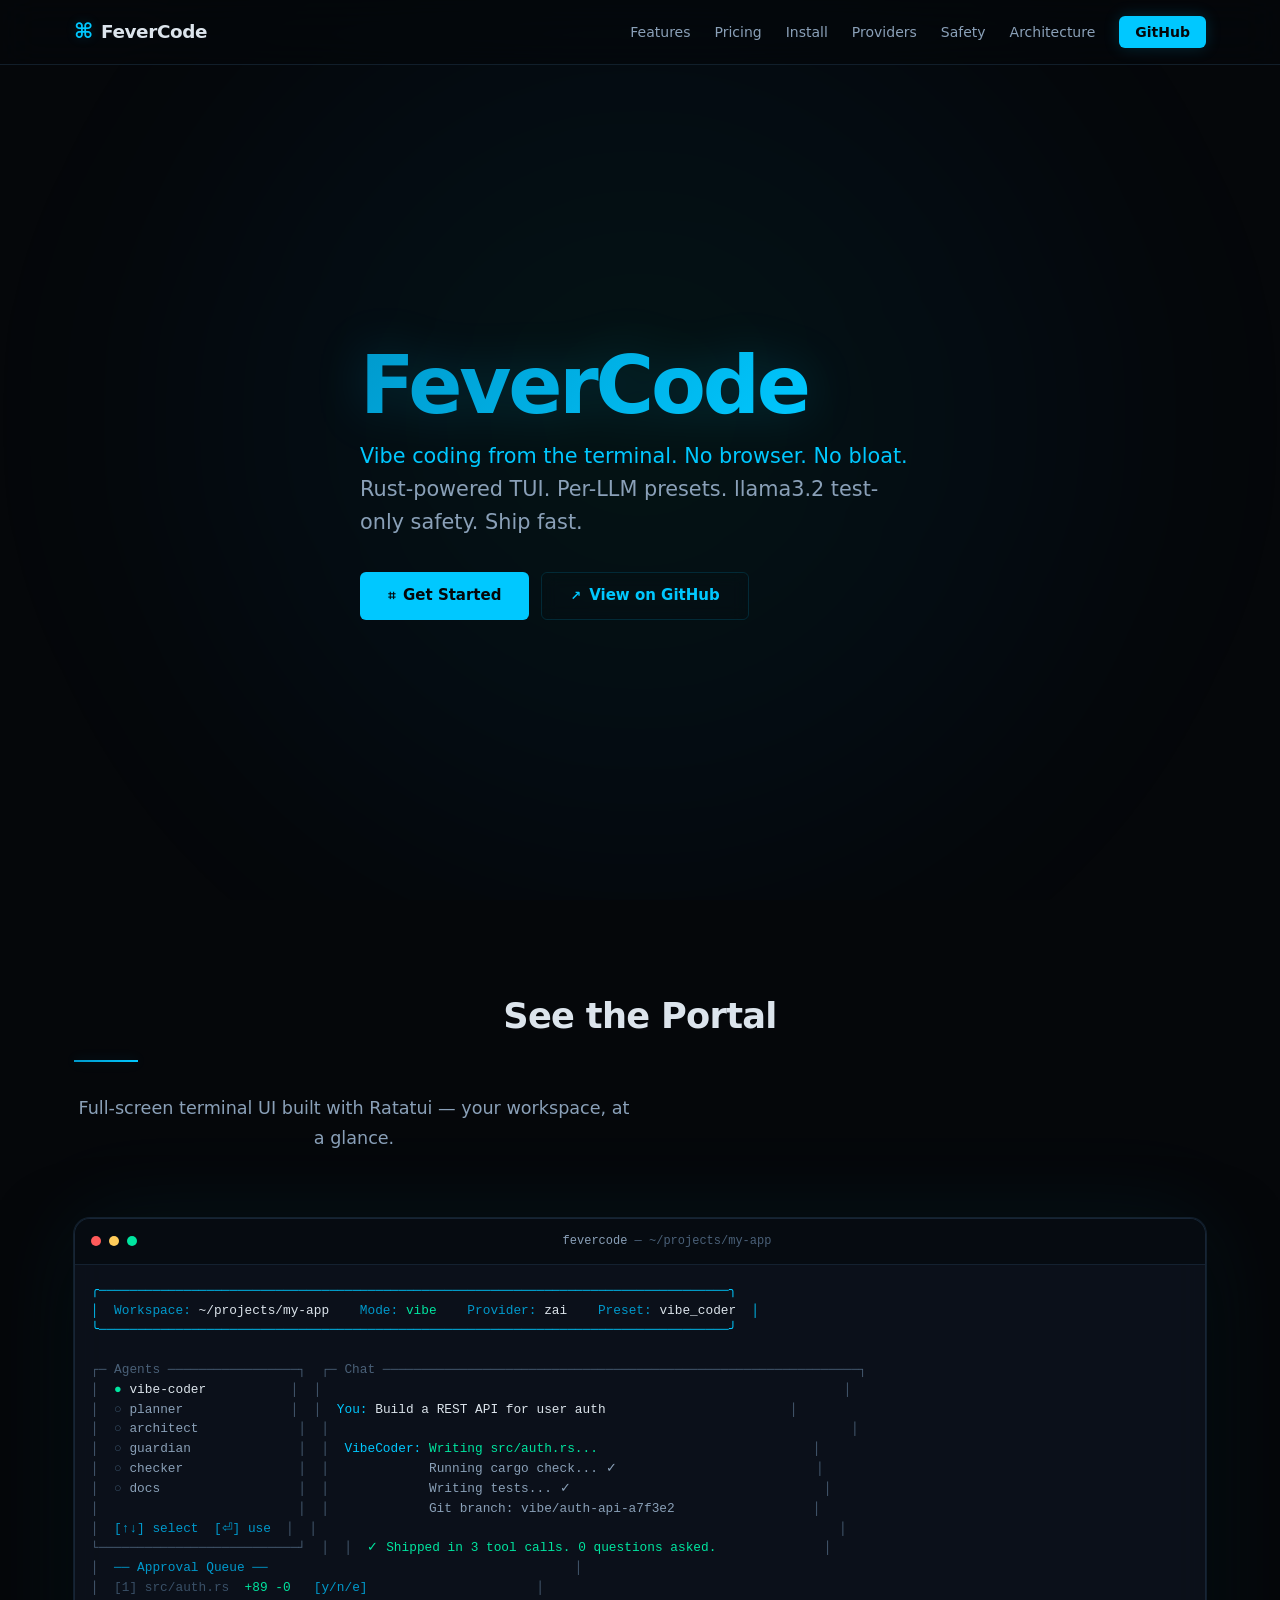
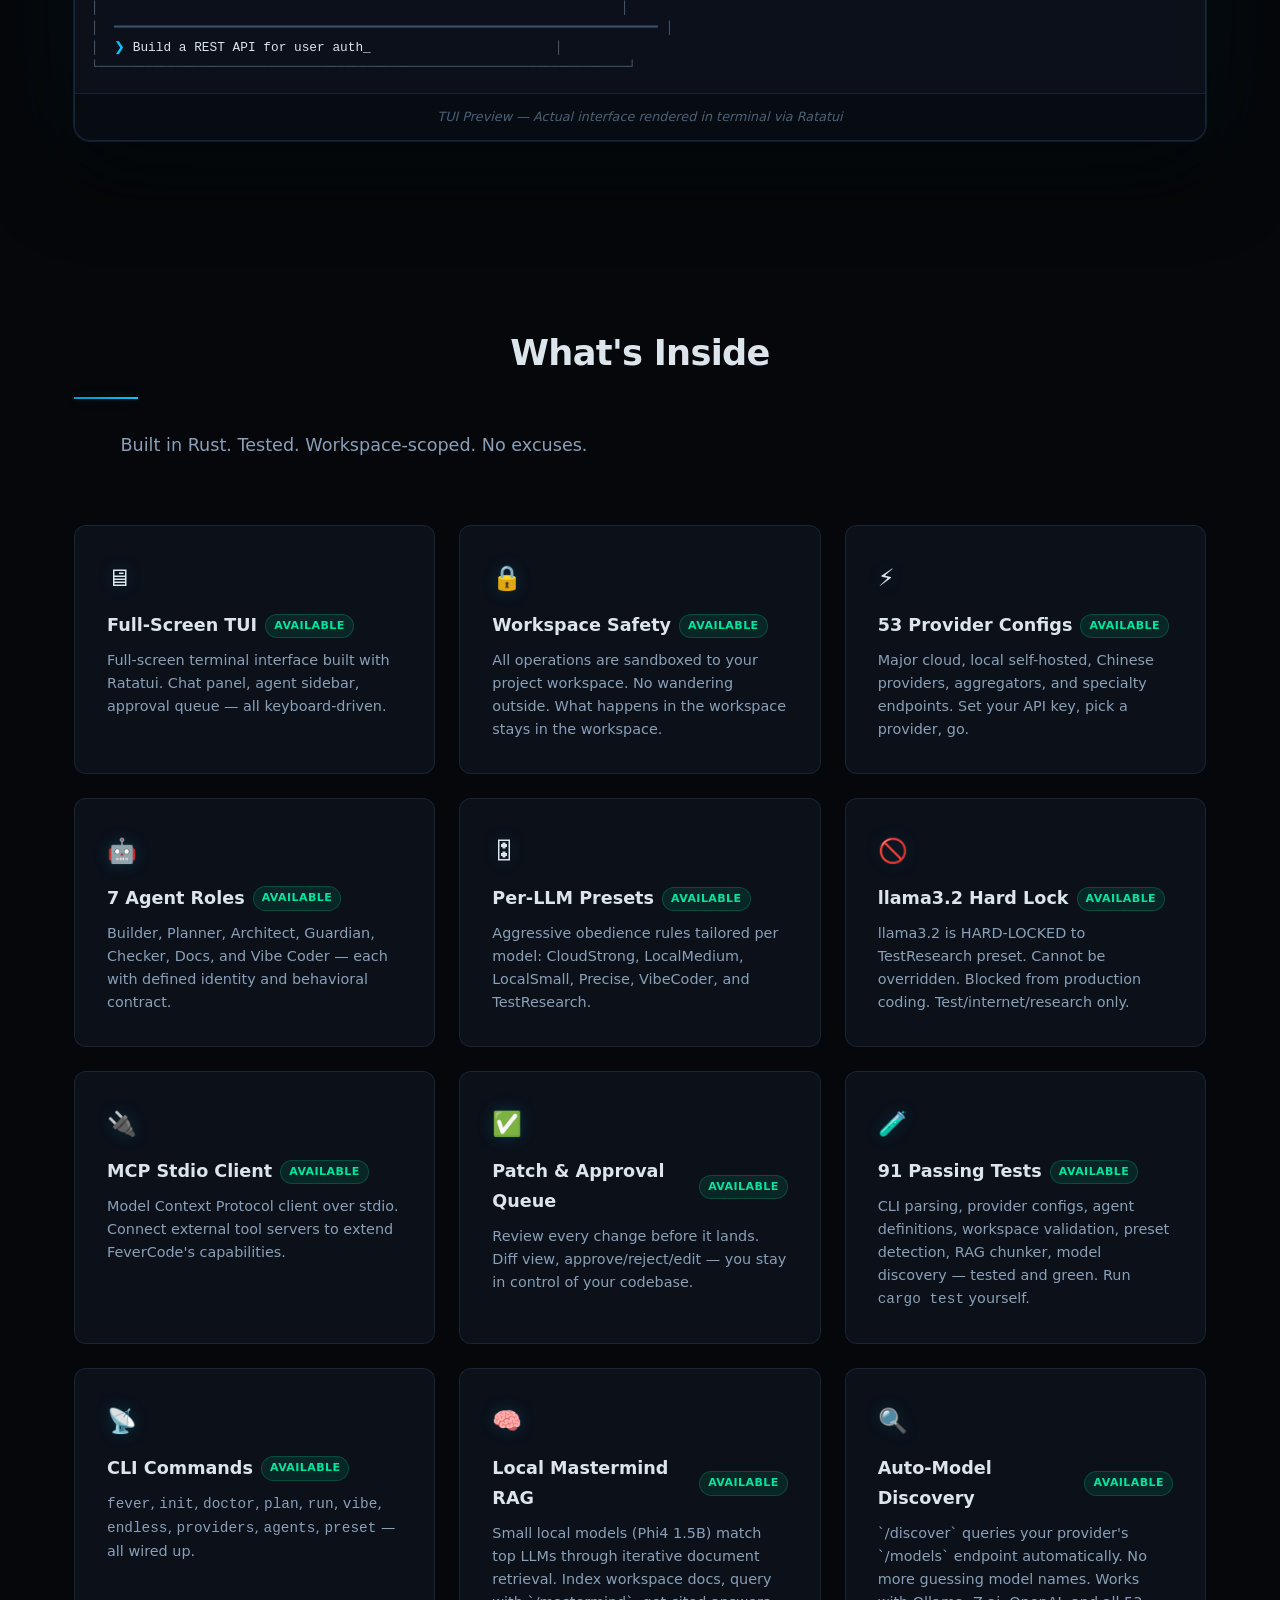
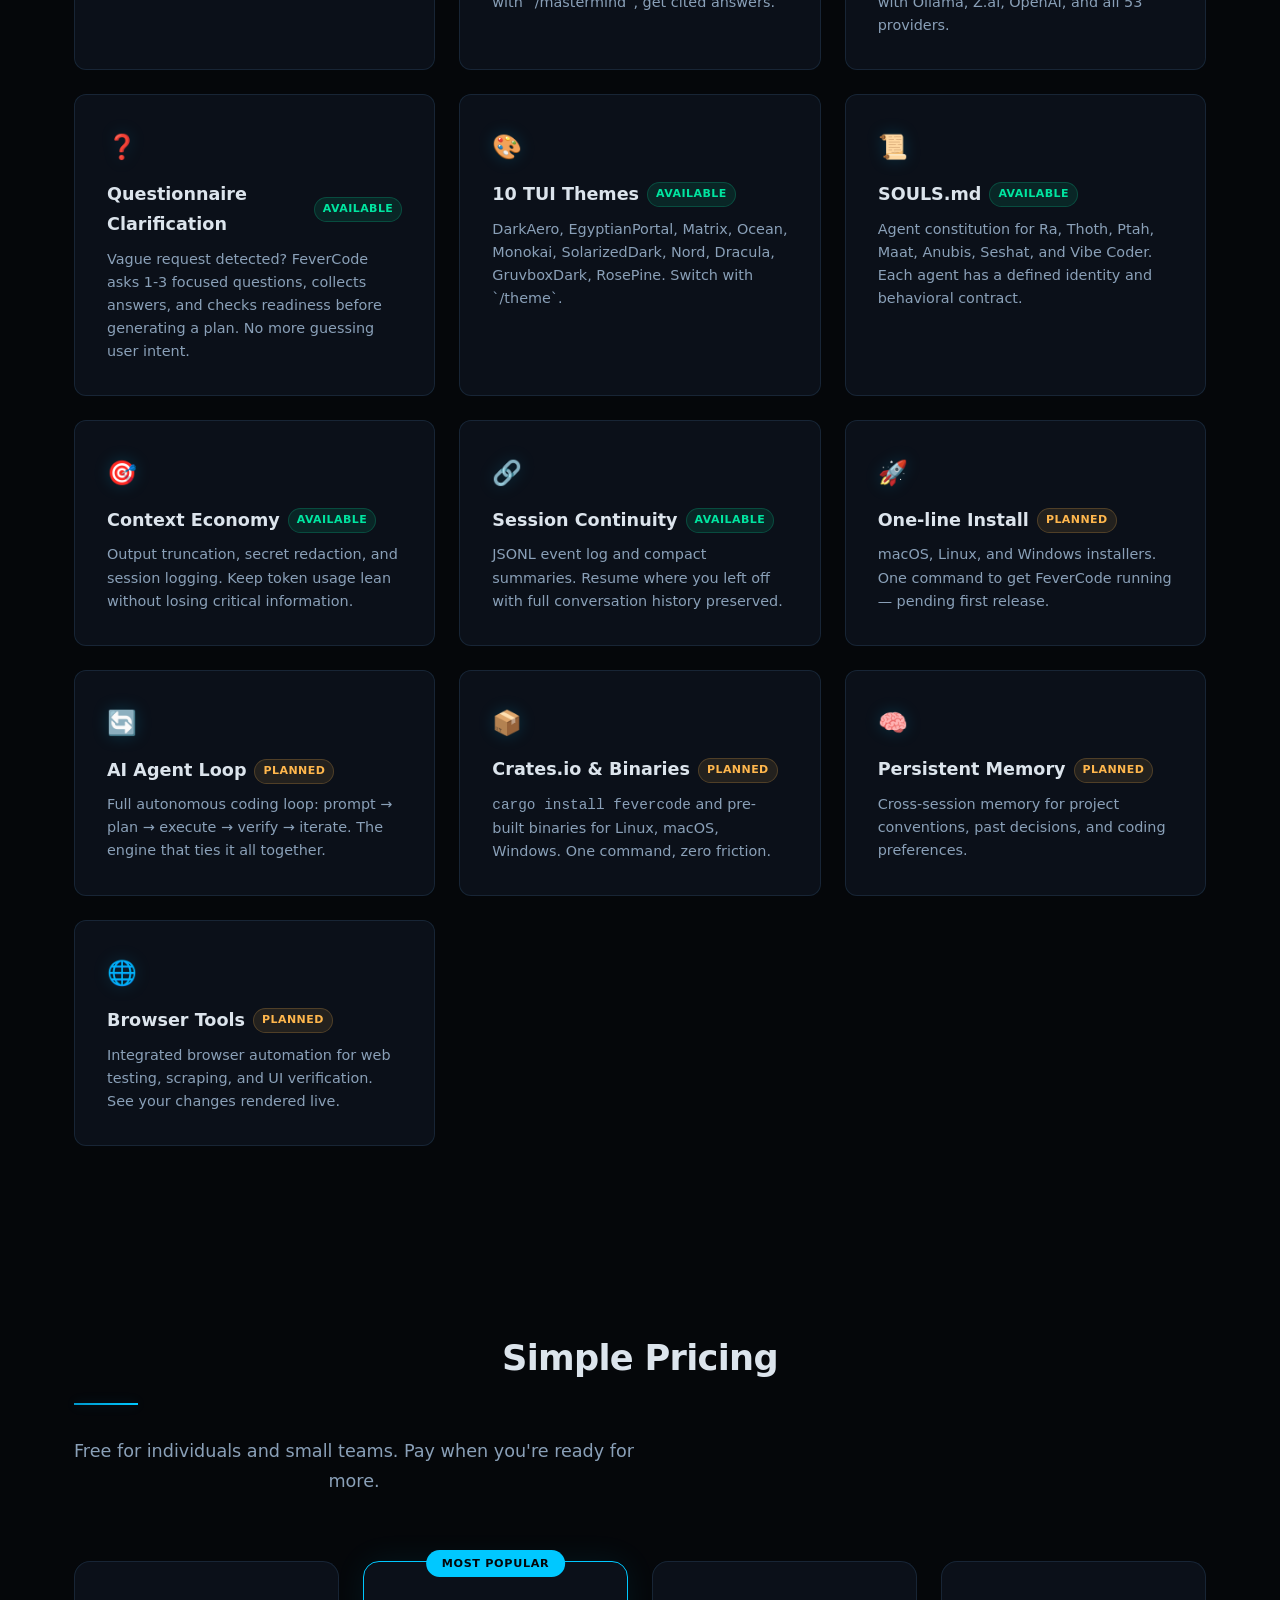
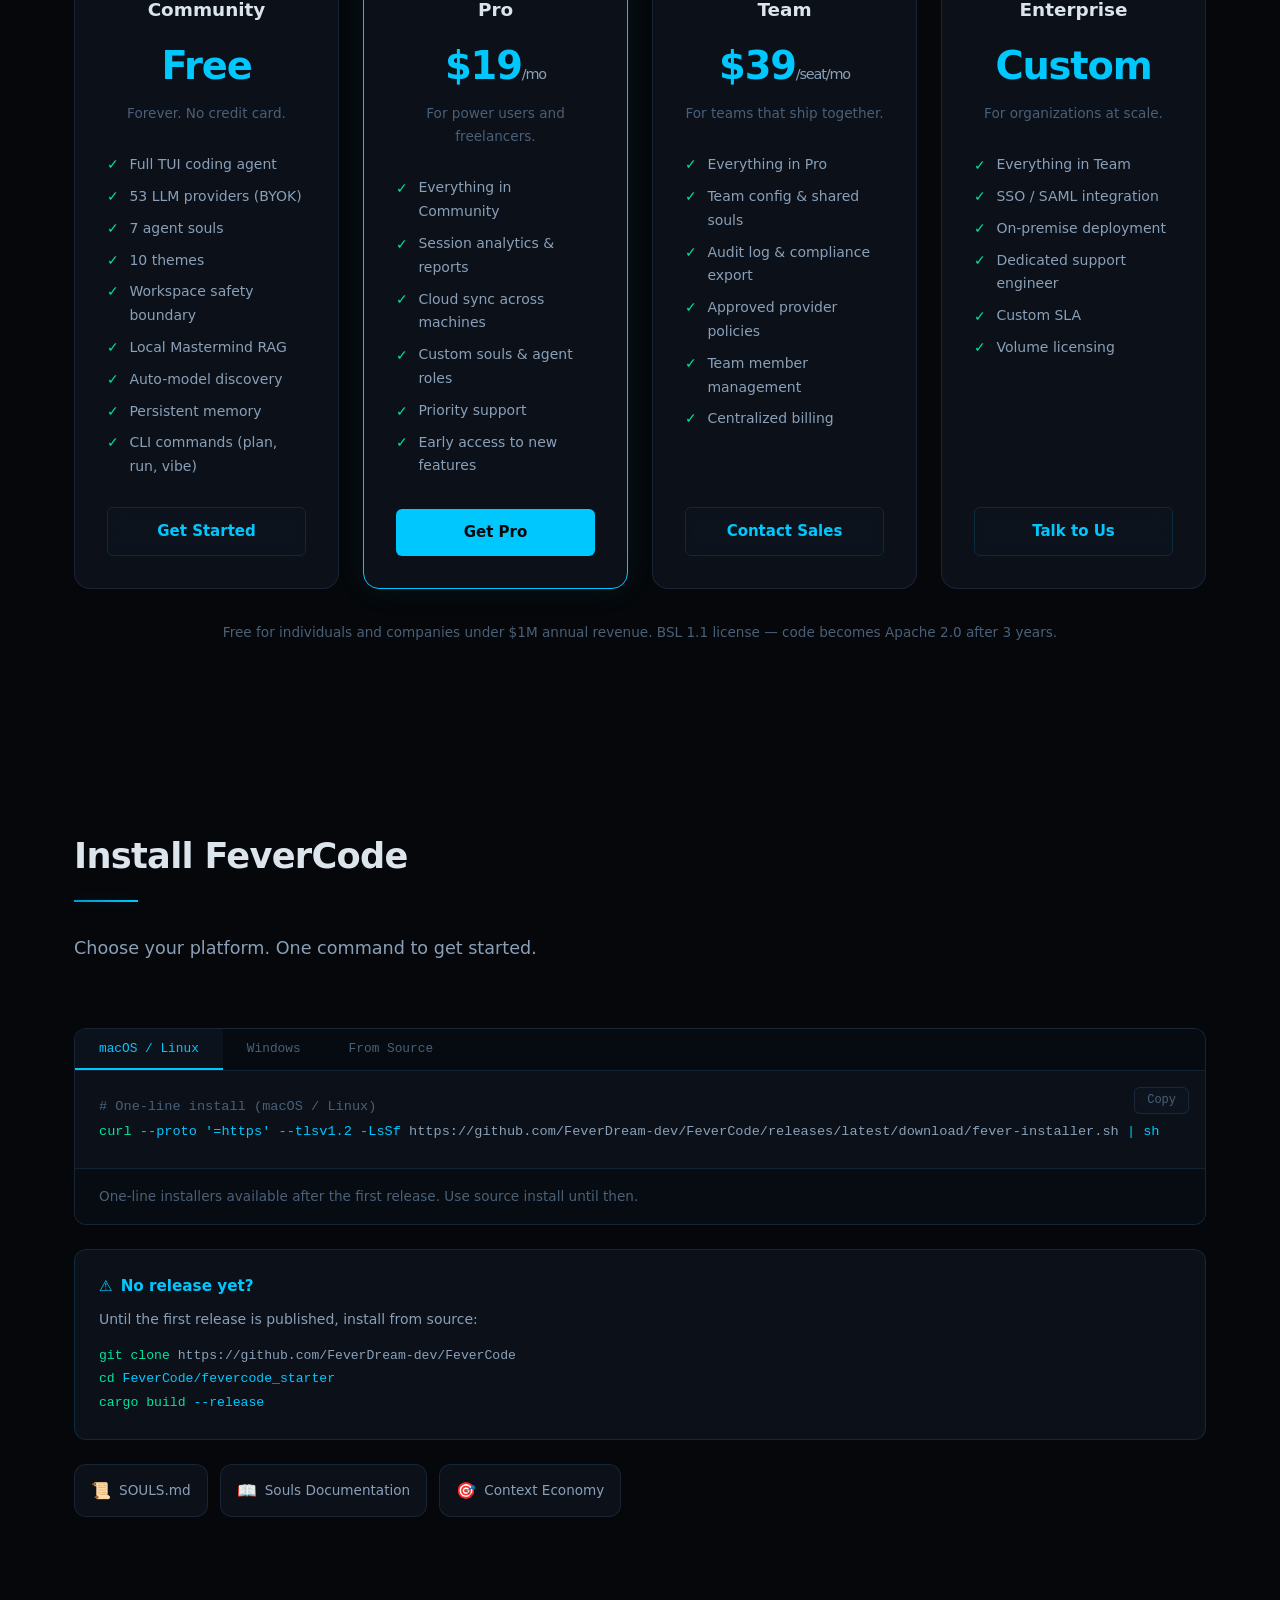
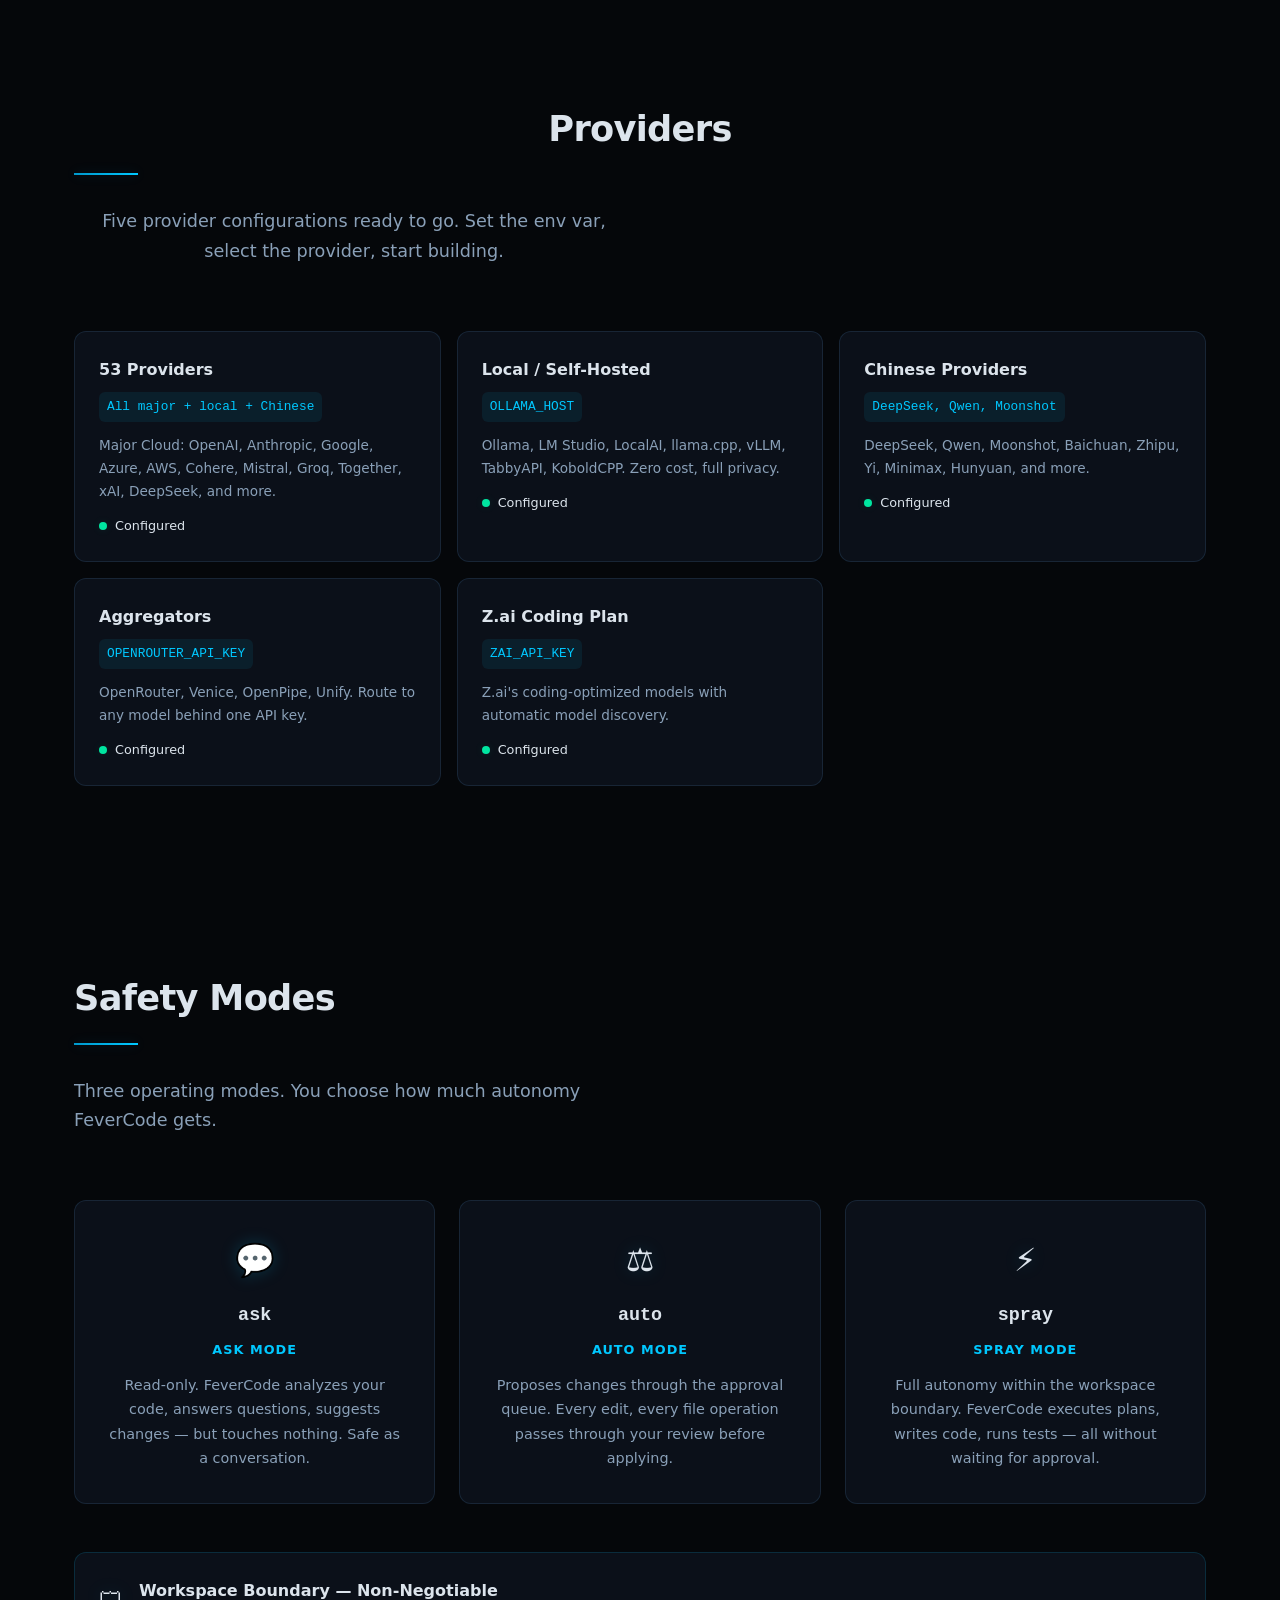
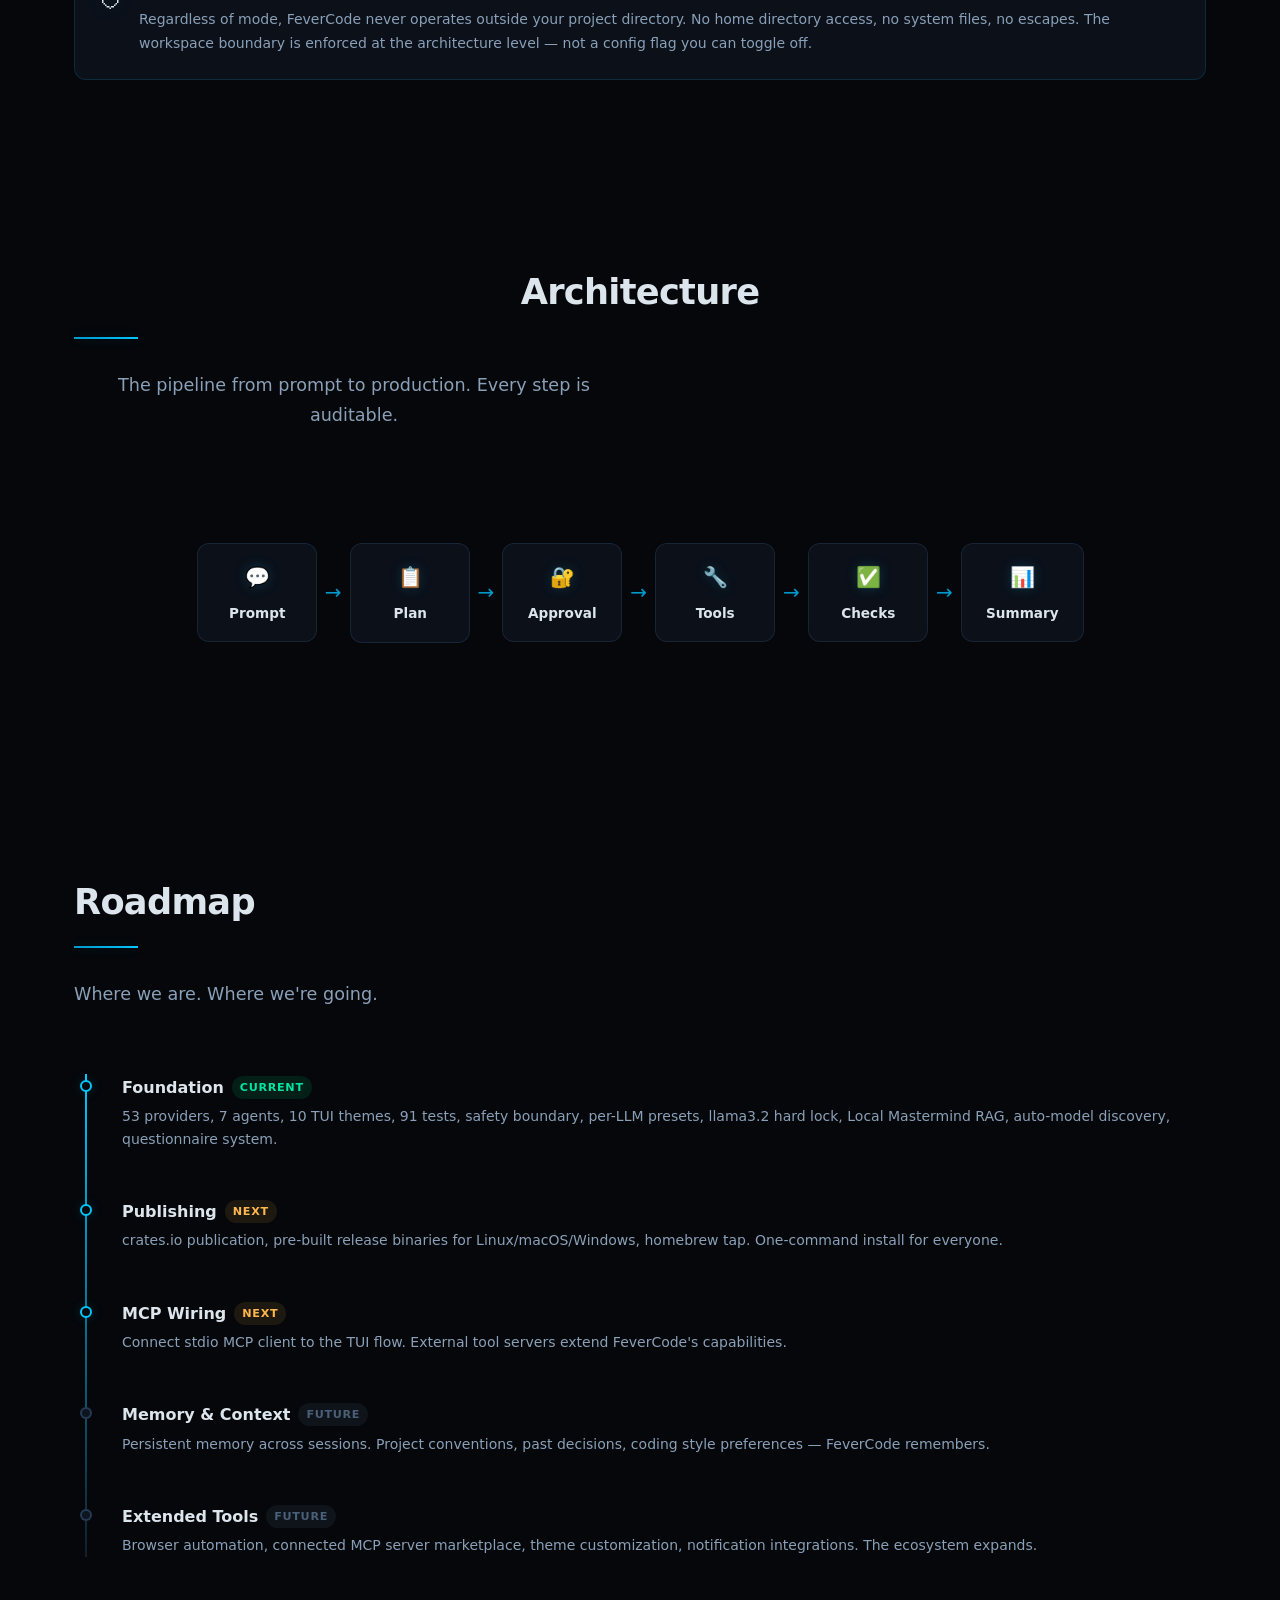
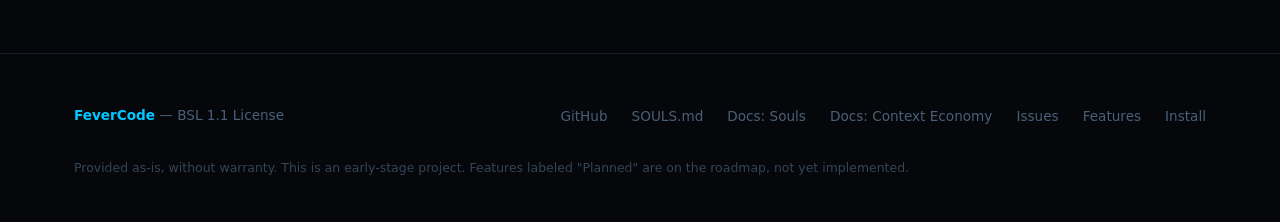
==== commit cacee7fc: "feat: add TUI monetization commands, pricing page, release workflow, cloud API, Stripe integration -" ====
--- a/site/index.html
+++ b/site/index.html
@@ -4,9 +4,54 @@
   <meta charset="UTF-8">
   <meta name="viewport" content="width=device-width, initial-scale=1.0">
   <title>FeverCode — Vibe Coding Terminal Agent</title>
-  <meta name="description" content="A Rust terminal AI coding agent built for vibe coding. Full-screen TUI, per-LLM presets, llama3.2 test-only safety, 7 agent roles, Dark Aero UI.">
+  <meta name="description" content="FeverCode is a Rust terminal AI coding agent for vibe coding. Full-screen TUI, 53 LLM providers, local LLM support, per-LLM presets, workspace safety, 7 agent roles, Dark Aero UI. Open source CLI tool.">
+  <meta name="keywords" content="AI coding agent, terminal AI, CLI AI tool, Rust AI, vibe coding, local LLM coding, AI code assistant, terminal IDE, open source AI coding, FeverCode">
+  <meta name="author" content="FeverDream-dev">
+  <meta name="robots" content="index, follow">
+  <link rel="canonical" href="https://feverdream-dev.github.io/FeverCode/">
   <link rel="stylesheet" href="styles.css">
   <link rel="icon" href="data:image/svg+xml,<svg xmlns='http://www.w3.org/2000/svg' viewBox='0 0 100 100'><text y='.9em' font-size='90'>⌘</text></svg>">
+
+  <!-- Open Graph / Facebook -->
+  <meta property="og:type" content="website">
+  <meta property="og:url" content="https://feverdream-dev.github.io/FeverCode/">
+  <meta property="og:title" content="FeverCode — AI Coding Agent for the Terminal">
+  <meta property="og:description" content="Rust-powered terminal AI coding agent. 53 providers, local LLM support, workspace safety, vibe coding mode. Open source.">
+  <meta property="og:site_name" content="FeverCode">
+  <meta property="og:image" content="https://raw.githubusercontent.com/FeverDream-dev/FeverCode/main/site/og-image.png">
+
+  <!-- Twitter -->
+  <meta property="twitter:card" content="summary_large_image">
+  <meta property="twitter:url" content="https://feverdream-dev.github.io/FeverCode/">
+  <meta property="twitter:title" content="FeverCode — AI Coding Agent for the Terminal">
+  <meta property="twitter:description" content="Rust-powered terminal AI coding agent. 53 providers, local LLM support, workspace safety, vibe coding mode. Open source.">
+  <meta property="twitter:image" content="https://raw.githubusercontent.com/FeverDream-dev/FeverCode/main/site/og-image.png">
+
+  <!-- JSON-LD Structured Data -->
+  <script type="application/ld+json">
+  {
+    "@context": "https://schema.org",
+    "@type": "SoftwareApplication",
+    "name": "FeverCode",
+    "description": "A Rust terminal AI coding agent built for vibe coding with full-screen TUI, 53 LLM providers, local LLM support, and workspace safety.",
+    "applicationCategory": "DeveloperApplication",
+    "operatingSystem": "Linux, macOS, Windows",
+    "programmingLanguage": "Rust",
+    "license": "https://github.com/FeverDream-dev/FeverCode/blob/main/LICENSE.md",
+    "url": "https://feverdream-dev.github.io/FeverCode/",
+    "codeRepository": "https://github.com/FeverDream-dev/FeverCode",
+    "softwareVersion": "0.1.0",
+    "author": {
+      "@type": "Organization",
+      "name": "FeverDream-dev"
+    },
+    "offers": {
+      "@type": "Offer",
+      "price": "0",
+      "priceCurrency": "USD"
+    }
+  }
+  </script>
 </head>
 <body>
 
@@ -20,6 +65,7 @@
       <button class="nav-toggle" id="nav-toggle" aria-label="Toggle navigation">☰</button>
       <ul class="nav-links" id="nav-links">
         <li><a href="#features">Features</a></li>
+        <li><a href="#pricing">Pricing</a></li>
         <li><a href="#install">Install</a></li>
         <li><a href="#providers">Providers</a></li>
         <li><a href="#safety">Safety</a></li>
@@ -239,6 +285,93 @@
     </div>
   </section>
 
+  <!-- ====== PRICING ====== -->
+  <section class="section" id="pricing">
+    <div class="container">
+      <h2 class="section-title text-center">Simple Pricing</h2>
+      <hr class="gold-line">
+      <p class="section-subtitle text-center">Free for individuals and small teams. Pay when you're ready for more.</p>
+
+      <div class="pricing-grid">
+        <div class="pricing-card">
+          <div class="pricing-header">
+            <h3>Community</h3>
+            <div class="pricing-price">Free</div>
+            <div class="pricing-desc">Forever. No credit card.</div>
+          </div>
+          <ul class="pricing-features">
+            <li>Full TUI coding agent</li>
+            <li>53 LLM providers (BYOK)</li>
+            <li>7 agent souls</li>
+            <li>10 themes</li>
+            <li>Workspace safety boundary</li>
+            <li>Local Mastermind RAG</li>
+            <li>Auto-model discovery</li>
+            <li>Persistent memory</li>
+            <li>CLI commands (plan, run, vibe)</li>
+          </ul>
+          <a href="#install" class="btn btn-secondary pricing-btn">Get Started</a>
+        </div>
+
+        <div class="pricing-card pricing-popular">
+          <div class="pricing-badge">Most Popular</div>
+          <div class="pricing-header">
+            <h3>Pro</h3>
+            <div class="pricing-price">$19<span>/mo</span></div>
+            <div class="pricing-desc">For power users and freelancers.</div>
+          </div>
+          <ul class="pricing-features">
+            <li>Everything in Community</li>
+            <li>Session analytics & reports</li>
+            <li>Cloud sync across machines</li>
+            <li>Custom souls & agent roles</li>
+            <li>Priority support</li>
+            <li>Early access to new features</li>
+          </ul>
+          <a href="https://github.com/FeverDream-dev/FeverCode#pro-license" class="btn btn-primary pricing-btn">Get Pro</a>
+        </div>
+
+        <div class="pricing-card">
+          <div class="pricing-header">
+            <h3>Team</h3>
+            <div class="pricing-price">$39<span>/seat/mo</span></div>
+            <div class="pricing-desc">For teams that ship together.</div>
+          </div>
+          <ul class="pricing-features">
+            <li>Everything in Pro</li>
+            <li>Team config & shared souls</li>
+            <li>Audit log & compliance export</li>
+            <li>Approved provider policies</li>
+            <li>Team member management</li>
+            <li>Centralized billing</li>
+          </ul>
+          <a href="https://github.com/FeverDream-dev/FeverCode#team-license" class="btn btn-secondary pricing-btn">Contact Sales</a>
+        </div>
+
+        <div class="pricing-card">
+          <div class="pricing-header">
+            <h3>Enterprise</h3>
+            <div class="pricing-price">Custom</div>
+            <div class="pricing-desc">For organizations at scale.</div>
+          </div>
+          <ul class="pricing-features">
+            <li>Everything in Team</li>
+            <li>SSO / SAML integration</li>
+            <li>On-premise deployment</li>
+            <li>Dedicated support engineer</li>
+            <li>Custom SLA</li>
+            <li>Volume licensing</li>
+          </ul>
+          <a href="mailto:enterprise@fevercode.dev" class="btn btn-secondary pricing-btn">Talk to Us</a>
+        </div>
+      </div>
+
+      <div class="pricing-note">
+        <p>Free for individuals and companies under $1M annual revenue. BSL 1.1 license — code becomes Apache 2.0 after 3 years.</p>
+      </div>
+    </div>
+  </section>
+
   <!-- ====== INSTALL ====== -->
   <section class="section" id="install">
     <div class="container">
@@ -491,7 +624,7 @@
     <div class="container">
       <div class="footer-inner">
         <div class="footer-copy">
-          <span class="fever">FeverCode</span> — MIT License
+          <span class="fever">FeverCode</span> — BSL 1.1 License
         </div>
         <ul class="footer-links">
           <li><a href="https://github.com/FeverDream-dev/FeverCode" target="_blank" rel="noopener">GitHub</a></li>
--- a/site/styles.css
+++ b/site/styles.css
@@ -989,6 +989,120 @@
   color: var(--text-muted);
 }
 
+/* --- Pricing --- */
+.pricing-grid {
+  display: grid;
+  grid-template-columns: repeat(auto-fill, minmax(260px, 1fr));
+  gap: var(--sp-5);
+  margin-top: var(--sp-6);
+}
+
+.pricing-card {
+  background: var(--bg-glass);
+  border: 1px solid var(--border);
+  border-radius: var(--radius-lg);
+  padding: var(--sp-6);
+  display: flex;
+  flex-direction: column;
+  backdrop-filter: blur(12px);
+  -webkit-backdrop-filter: blur(12px);
+  position: relative;
+  transition: all var(--dur) var(--ease);
+}
+
+.pricing-card:hover {
+  border-color: var(--border-glow);
+  transform: translateY(-2px);
+  box-shadow: 0 0 40px var(--accent-glow-lg);
+}
+
+.pricing-popular {
+  border-color: var(--accent);
+  box-shadow: 0 0 32px var(--accent-glow-lg);
+}
+
+.pricing-badge {
+  position: absolute;
+  top: -12px;
+  left: 50%;
+  transform: translateX(-50%);
+  background: var(--accent);
+  color: var(--bg-deep);
+  font-size: 0.7rem;
+  font-weight: 700;
+  text-transform: uppercase;
+  letter-spacing: 0.06em;
+  padding: 4px 16px;
+  border-radius: 9999px;
+  white-space: nowrap;
+}
+
+.pricing-header {
+  text-align: center;
+  margin-bottom: var(--sp-5);
+}
+
+.pricing-header h3 {
+  font-size: 1.15rem;
+  font-weight: 700;
+  color: var(--text);
+  margin-bottom: var(--sp-2);
+}
+
+.pricing-price {
+  font-size: 2.4rem;
+  font-weight: 800;
+  color: var(--accent);
+  letter-spacing: -0.03em;
+}
+
+.pricing-price span {
+  font-size: 0.9rem;
+  font-weight: 500;
+  color: var(--text-sec);
+}
+
+.pricing-desc {
+  font-size: 0.85rem;
+  color: var(--text-muted);
+  margin-top: var(--sp-1);
+}
+
+.pricing-features {
+  list-style: none;
+  flex: 1;
+  margin-bottom: var(--sp-5);
+}
+
+.pricing-features li {
+  font-size: 0.875rem;
+  color: var(--text-sec);
+  padding: var(--sp-1) 0;
+  padding-left: 1.4rem;
+  position: relative;
+}
+
+.pricing-features li::before {
+  content: '✓';
+  position: absolute;
+  left: 0;
+  color: var(--success);
+  font-weight: 700;
+}
+
+.pricing-btn {
+  width: 100%;
+  justify-content: center;
+  text-align: center;
+}
+
+.pricing-note {
+  text-align: center;
+  margin-top: var(--sp-6);
+  font-size: 0.85rem;
+  color: var(--text-muted);
+}
+
 /* --- Footer --- */
 .footer {
   border-top: 1px solid var(--border);
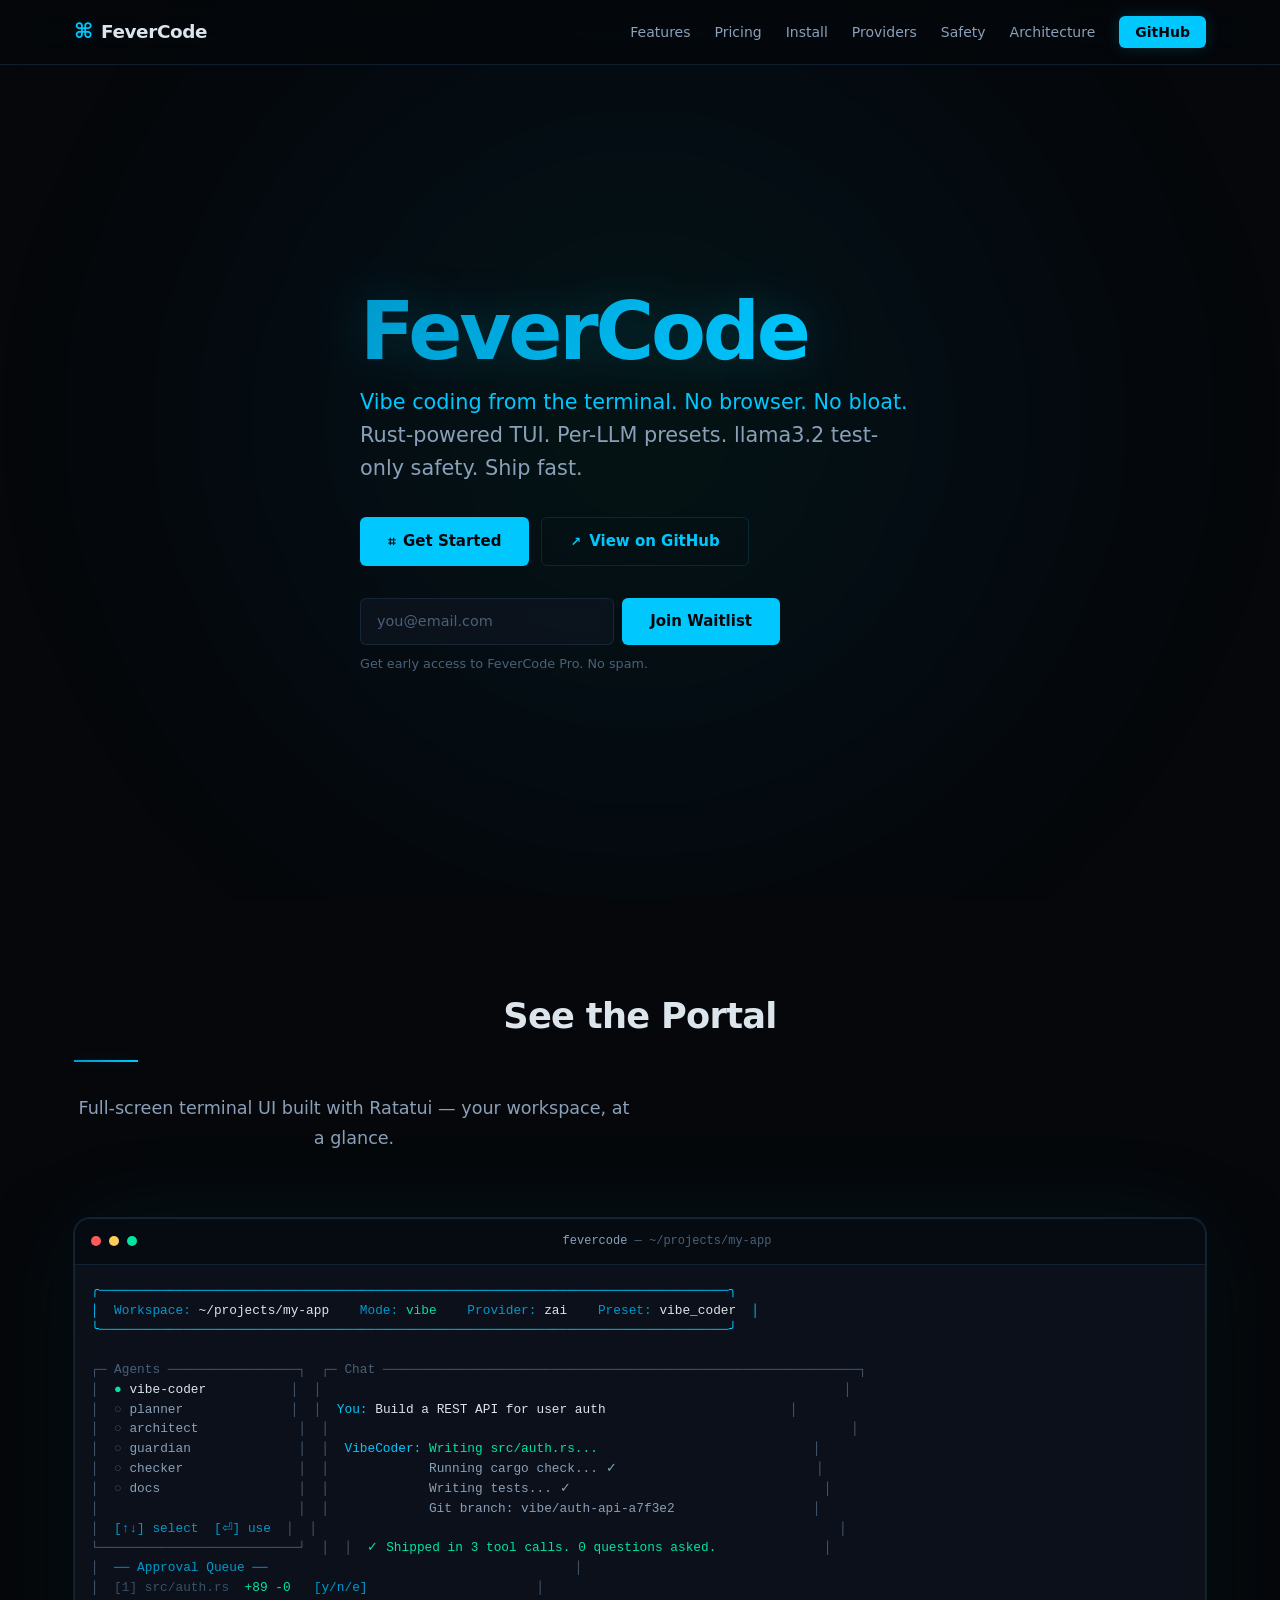
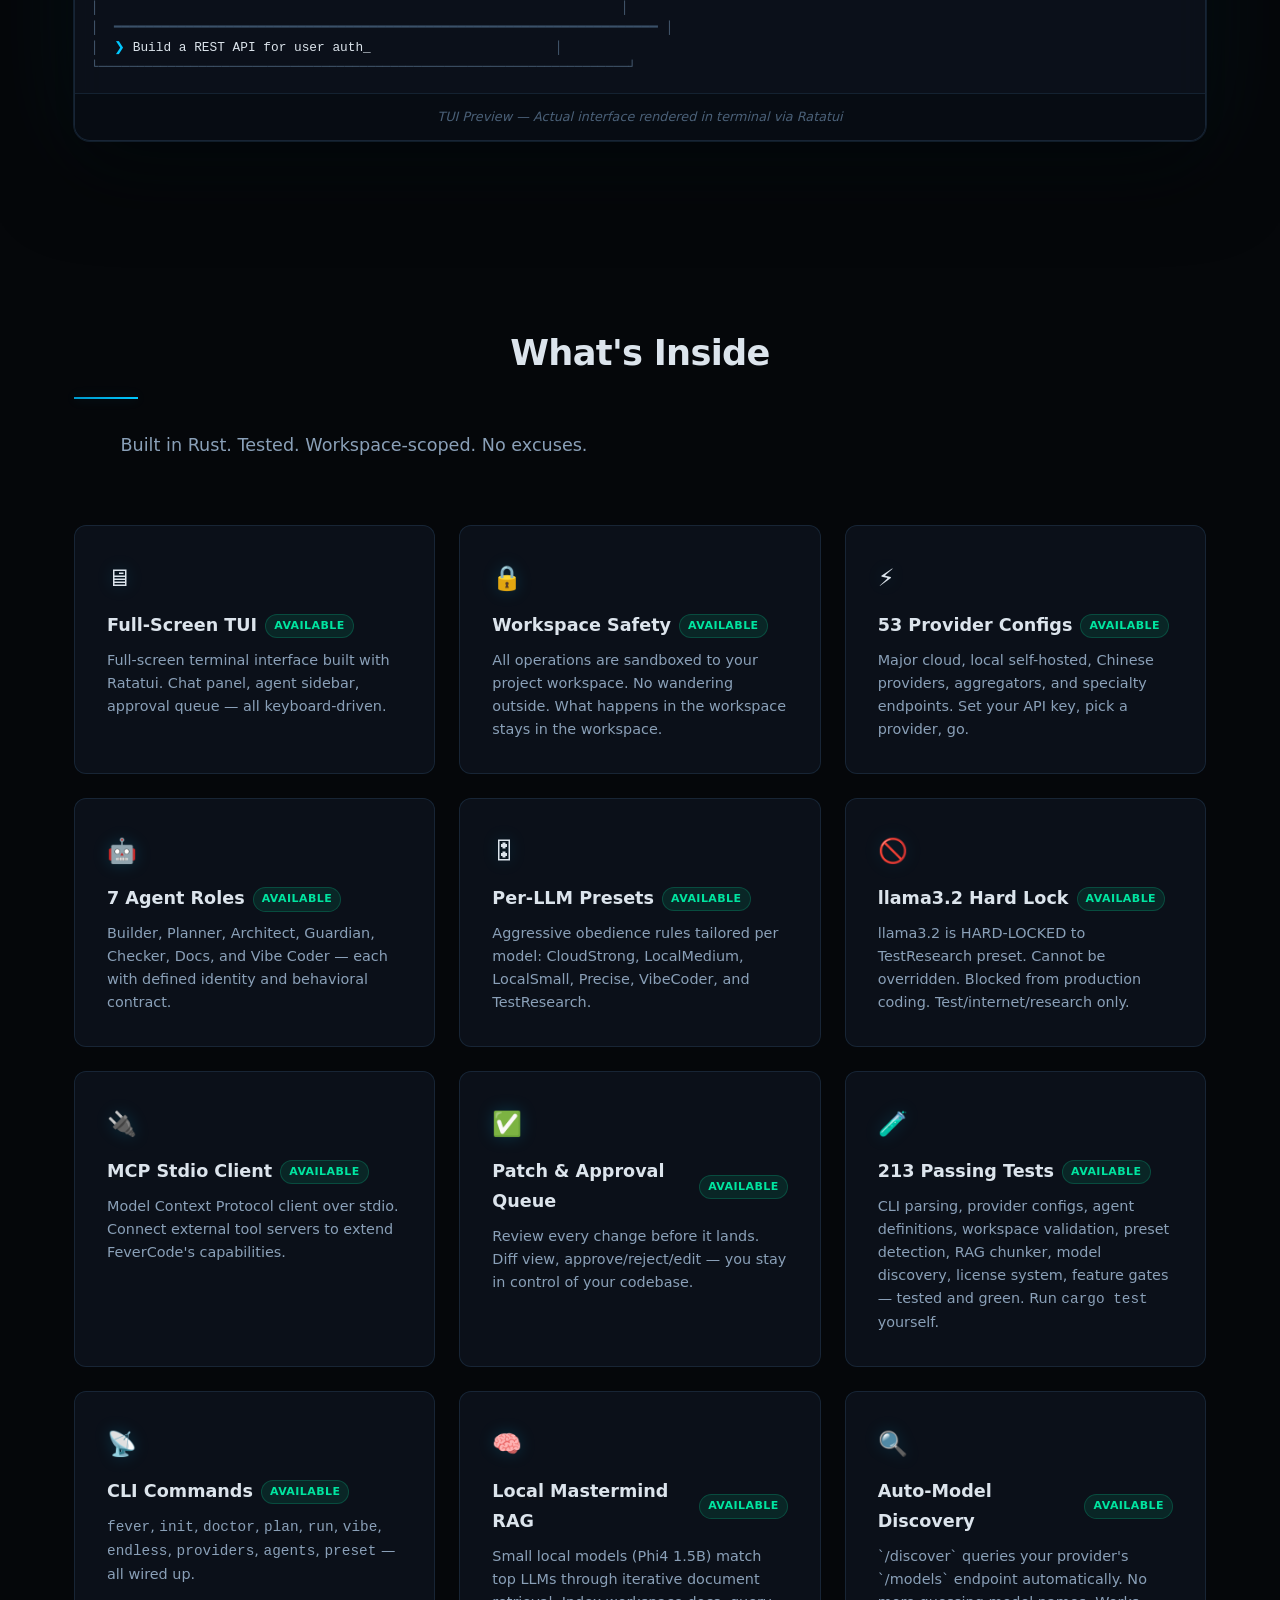
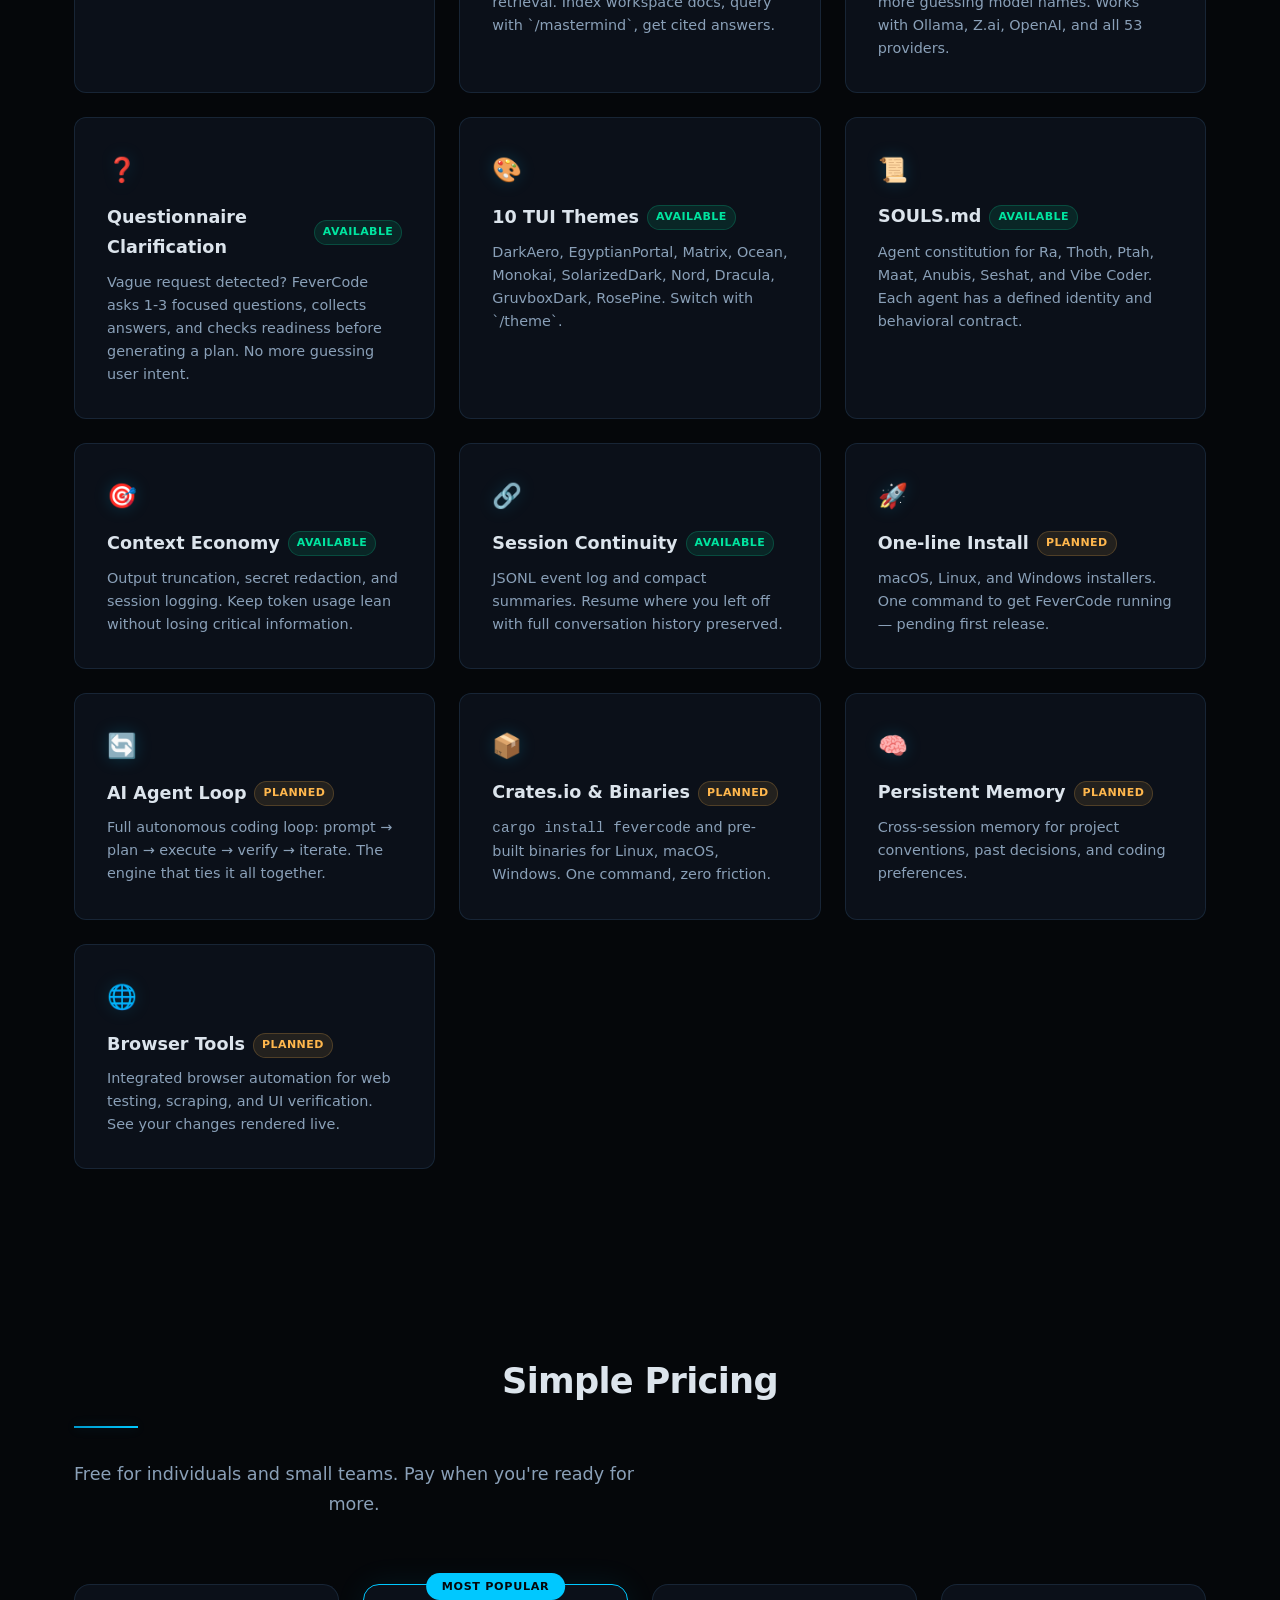
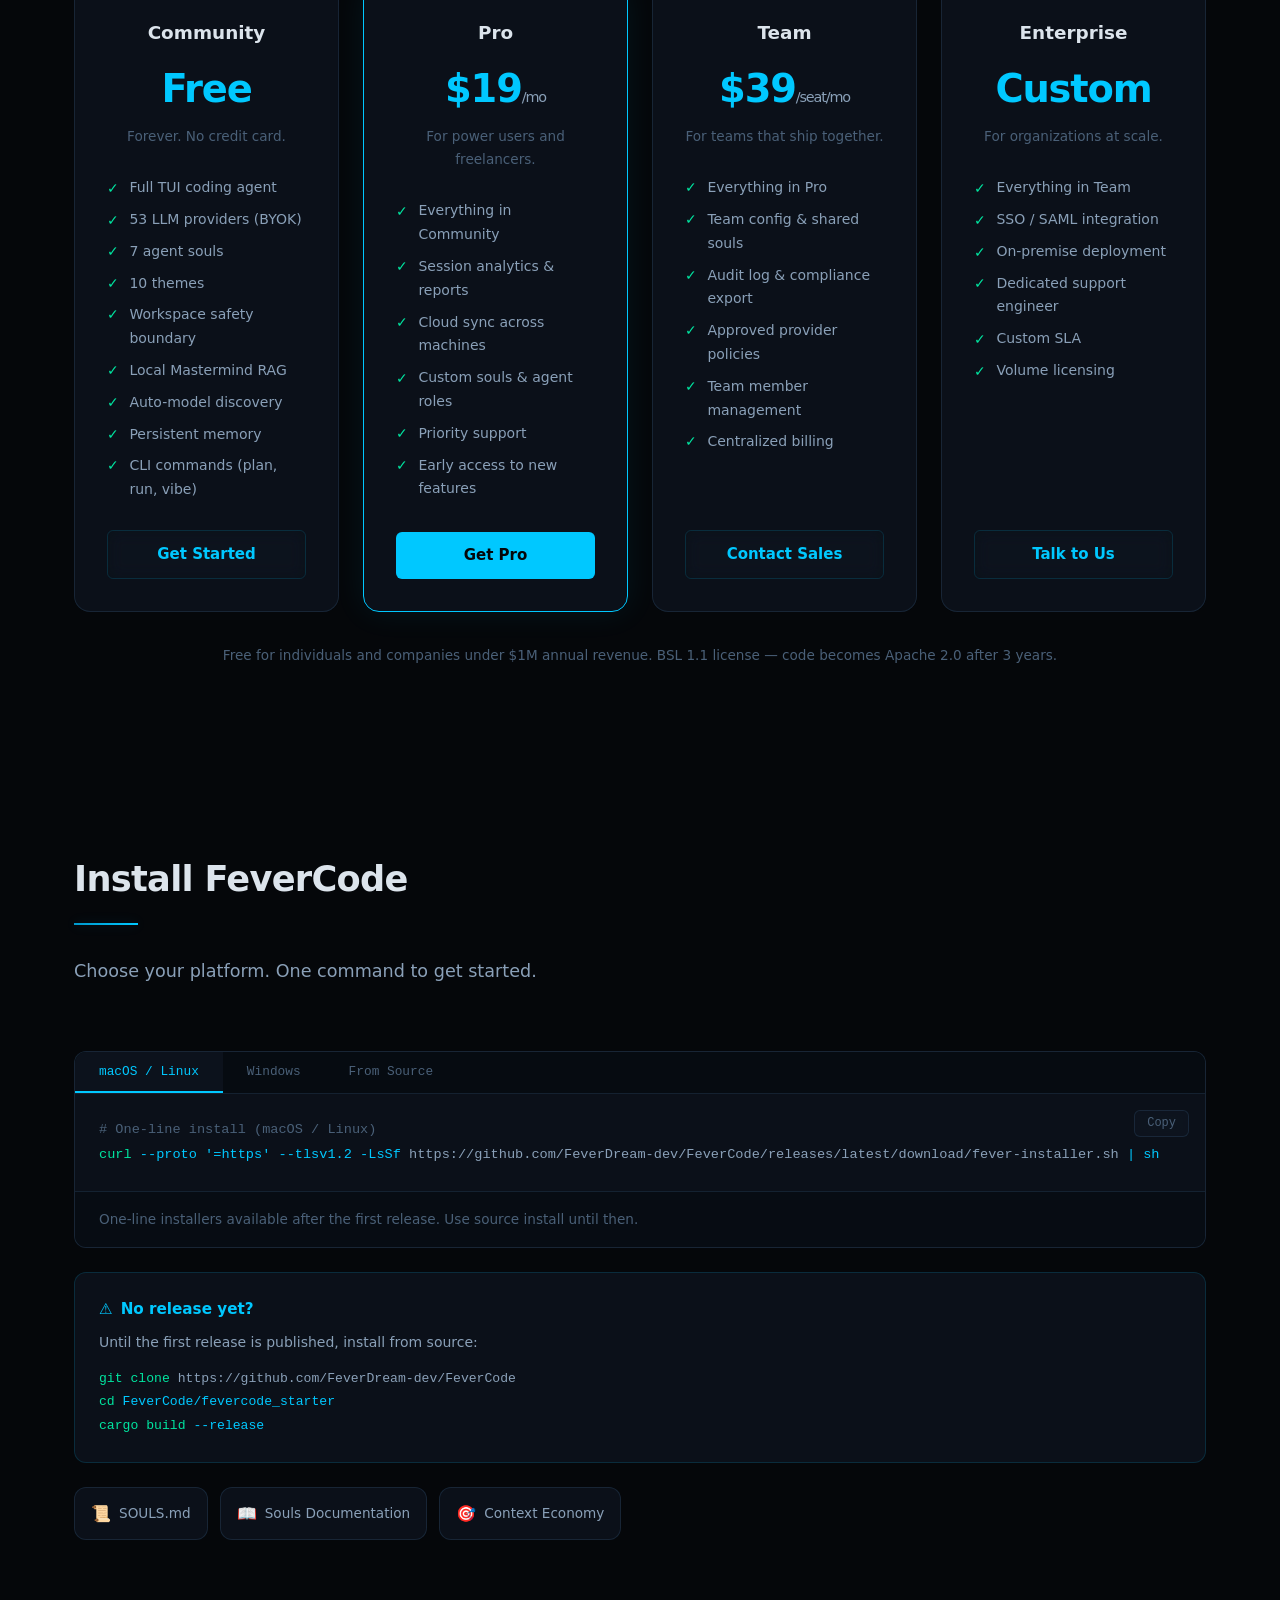
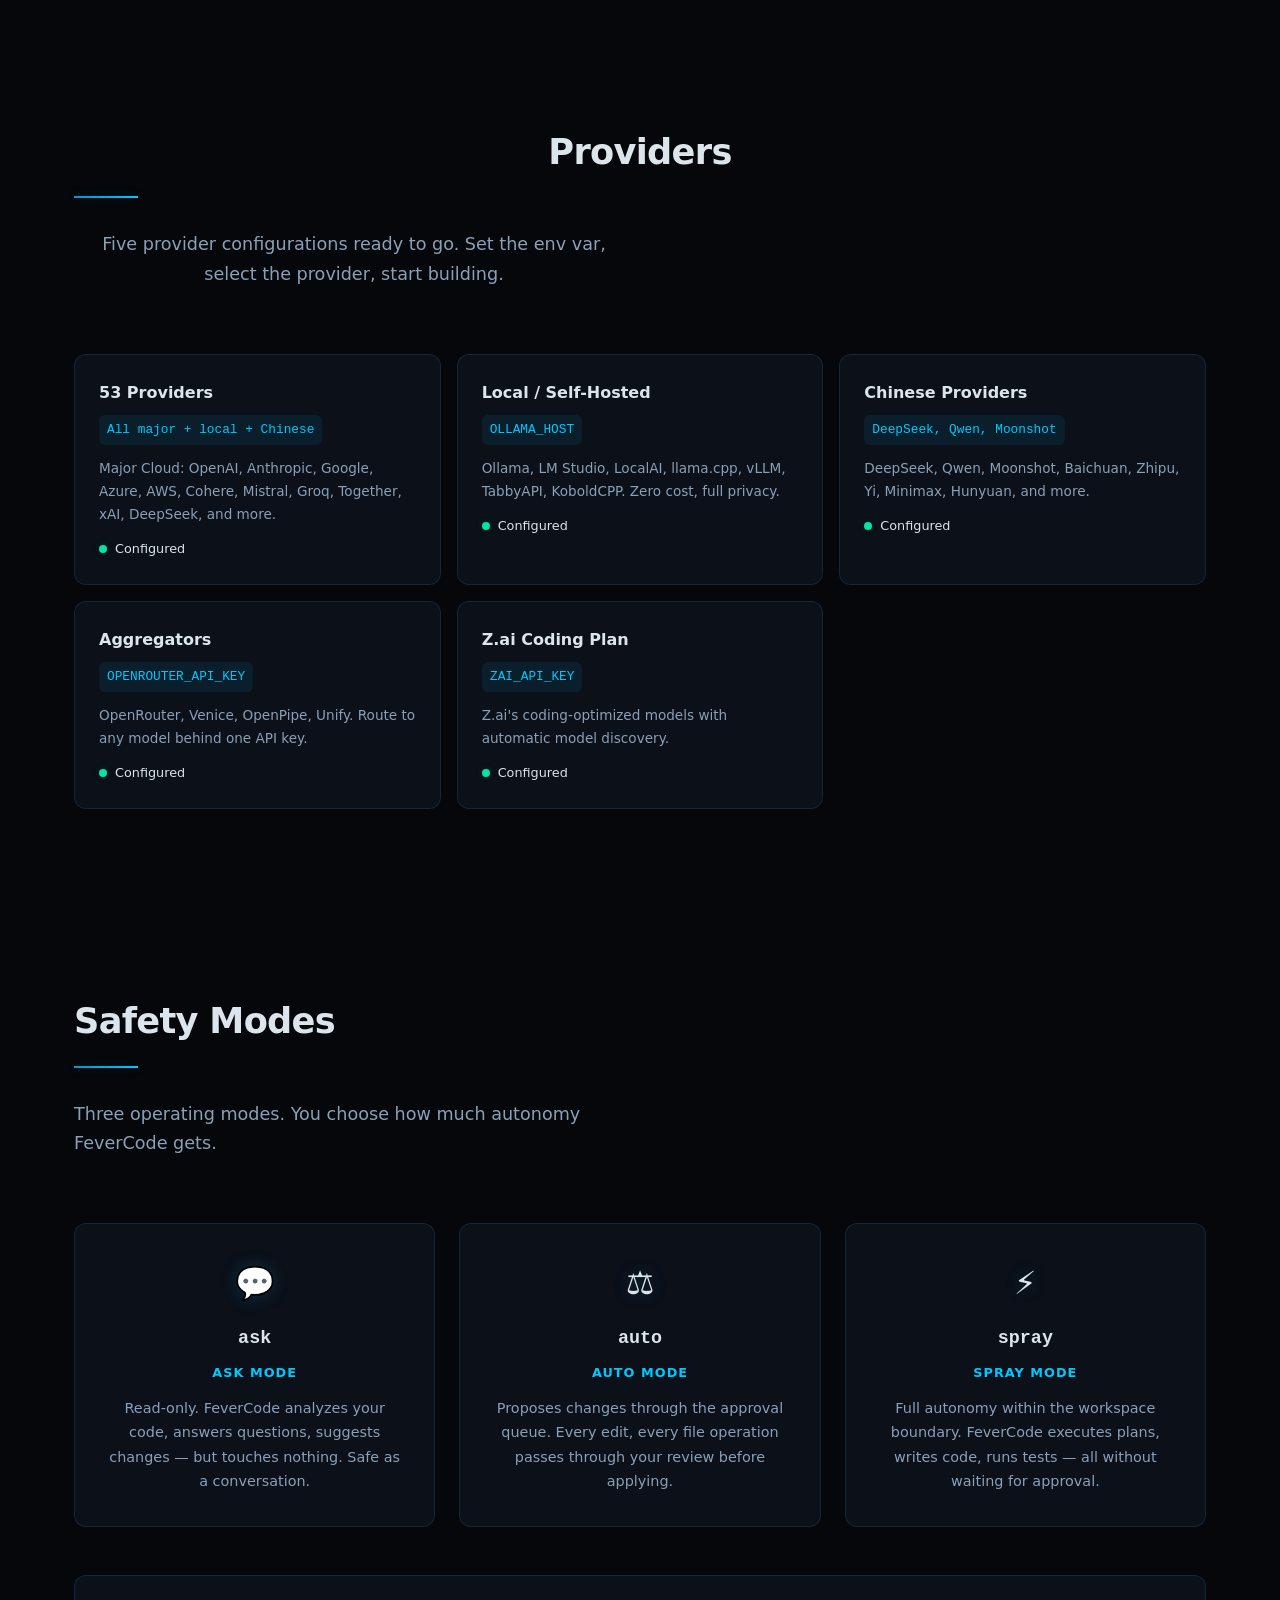
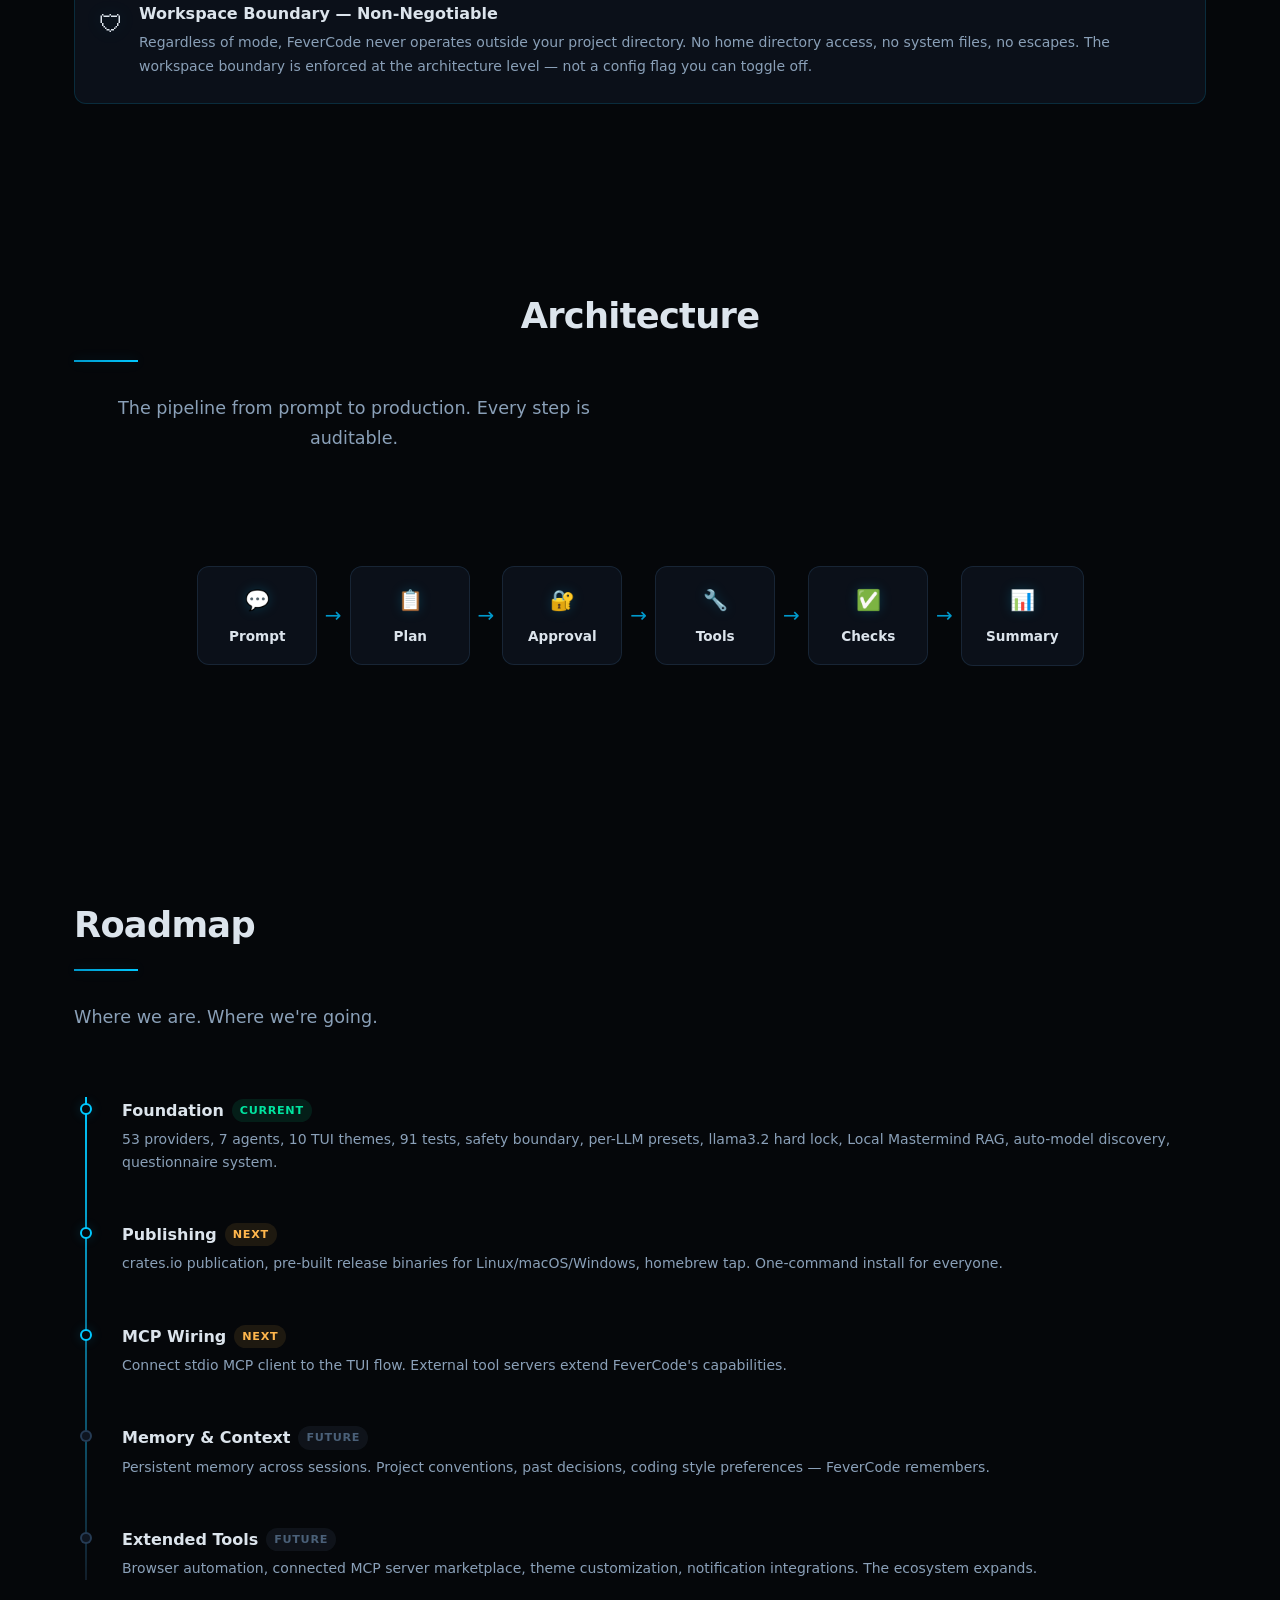
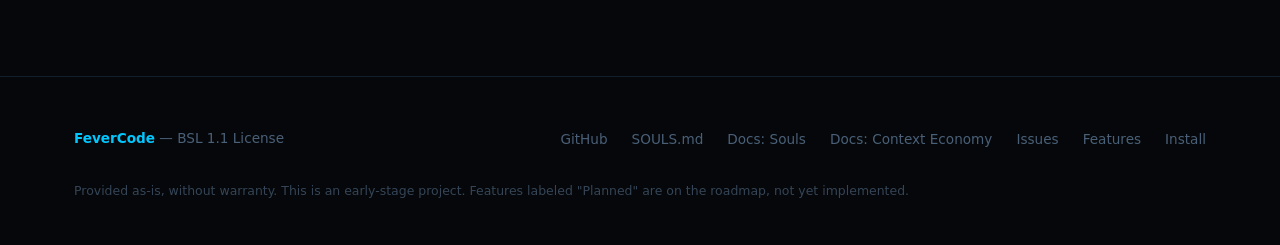
==== commit 61f583bd: "feat: CLI feature gates, env var license secret, v1.0.0, email capture - CLI subcommands now enforce" ====
--- a/site/index.html
+++ b/site/index.html
@@ -40,7 +40,7 @@
     "license": "https://github.com/FeverDream-dev/FeverCode/blob/main/LICENSE.md",
     "url": "https://feverdream-dev.github.io/FeverCode/",
     "codeRepository": "https://github.com/FeverDream-dev/FeverCode",
-    "softwareVersion": "0.1.0",
+    "softwareVersion": "1.0.0",
     "author": {
       "@type": "Organization",
       "name": "FeverDream-dev"
@@ -94,6 +94,13 @@
           <span class="btn-icon">↗</span> View on GitHub
         </a>
       </div>
+      <div class="hero-waitlist">
+        <form class="waitlist-form" action="https://formspree.io/f/placeholder" method="POST">
+          <input type="email" name="email" placeholder="you@email.com" class="waitlist-input" required>
+          <button type="submit" class="btn btn-primary waitlist-btn">Join Waitlist</button>
+        </form>
+        <p class="waitlist-note">Get early access to FeverCode Pro. No spam.</p>
+      </div>
     </div>
   </section>
 
@@ -199,8 +206,8 @@
 
         <div class="feature-card">
           <div class="card-icon">🧪</div>
-          <h3>91 Passing Tests <span class="badge badge-available">Available</span></h3>
-          <p>CLI parsing, provider configs, agent definitions, workspace validation, preset detection, RAG chunker, model discovery — tested and green. Run <code>cargo test</code> yourself.</p>
+          <h3>213 Passing Tests <span class="badge badge-available">Available</span></h3>
+          <p>CLI parsing, provider configs, agent definitions, workspace validation, preset detection, RAG chunker, model discovery, license system, feature gates — tested and green. Run <code>cargo test</code> yourself.</p>
         </div>
 
         <div class="feature-card">
--- a/site/styles.css
+++ b/site/styles.css
@@ -321,6 +321,51 @@
   display: flex;
   gap: var(--sp-3);
   flex-wrap: wrap;
+}
+
+.hero-waitlist {
+  margin-top: var(--sp-6);
+}
+
+.waitlist-form {
+  display: flex;
+  gap: var(--sp-2);
+  max-width: 420px;
+}
+
+.waitlist-input {
+  flex: 1;
+  padding: 0.7rem 1rem;
+  border-radius: var(--radius-sm);
+  border: 1px solid var(--border);
+  background: var(--bg-glass);
+  color: var(--text);
+  font-family: var(--font-sans);
+  font-size: 0.9rem;
+  backdrop-filter: blur(8px);
+  outline: none;
+  transition: border-color var(--dur) var(--ease);
+}
+
+.waitlist-input::placeholder {
+  color: var(--text-muted);
+}
+
+.waitlist-input:focus {
+  border-color: var(--accent);
+  box-shadow: 0 0 16px var(--accent-glow);
+}
+
+.waitlist-btn {
+  white-space: nowrap;
+  padding: 0.7rem 1.4rem;
+  font-size: 0.875rem;
+}
+
+.waitlist-note {
+  margin-top: var(--sp-2);
+  font-size: 0.8rem;
+  color: var(--text-muted);
 }
 
 /* --- Buttons --- */
@@ -1227,6 +1272,11 @@
     width: 100%;
   }
 
+  .waitlist-form {
+    flex-direction: column;
+    max-width: 100%;
+  }
+
   .btn {
     justify-content: center;
     width: 100%;
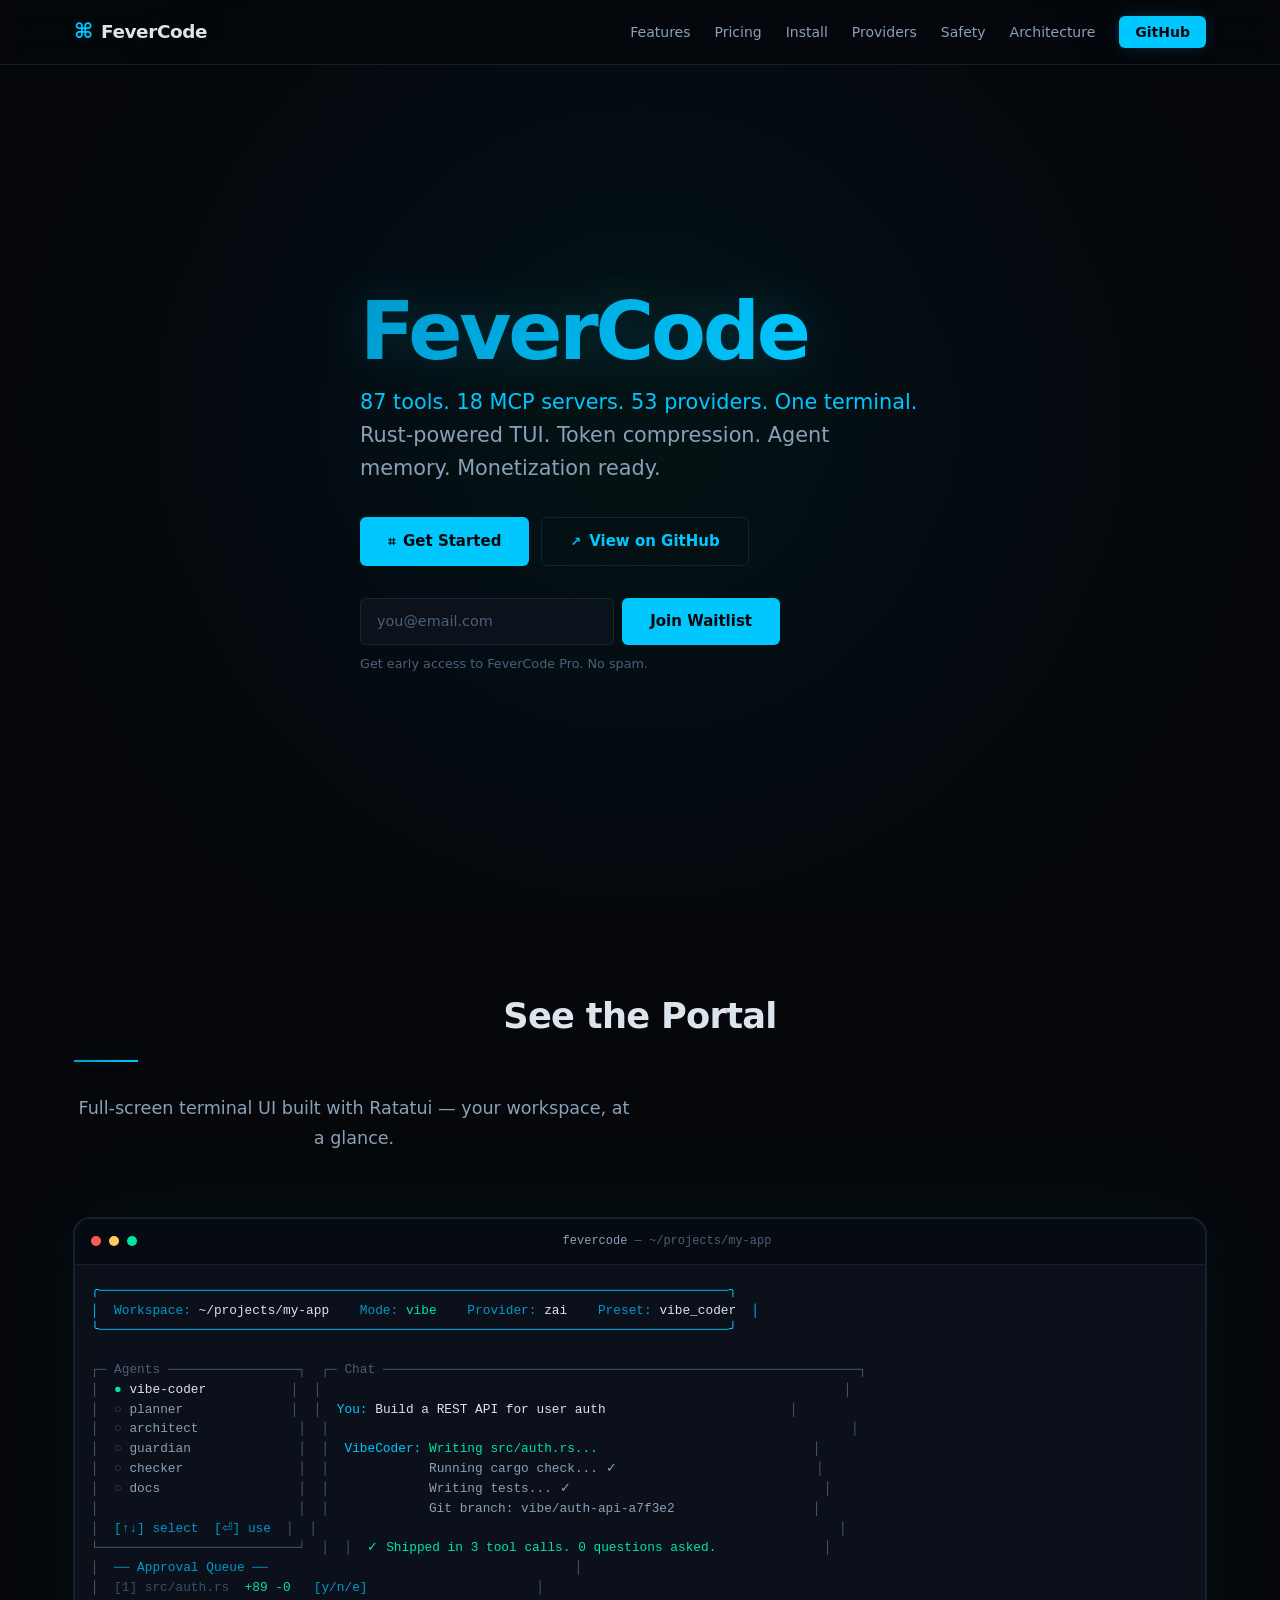
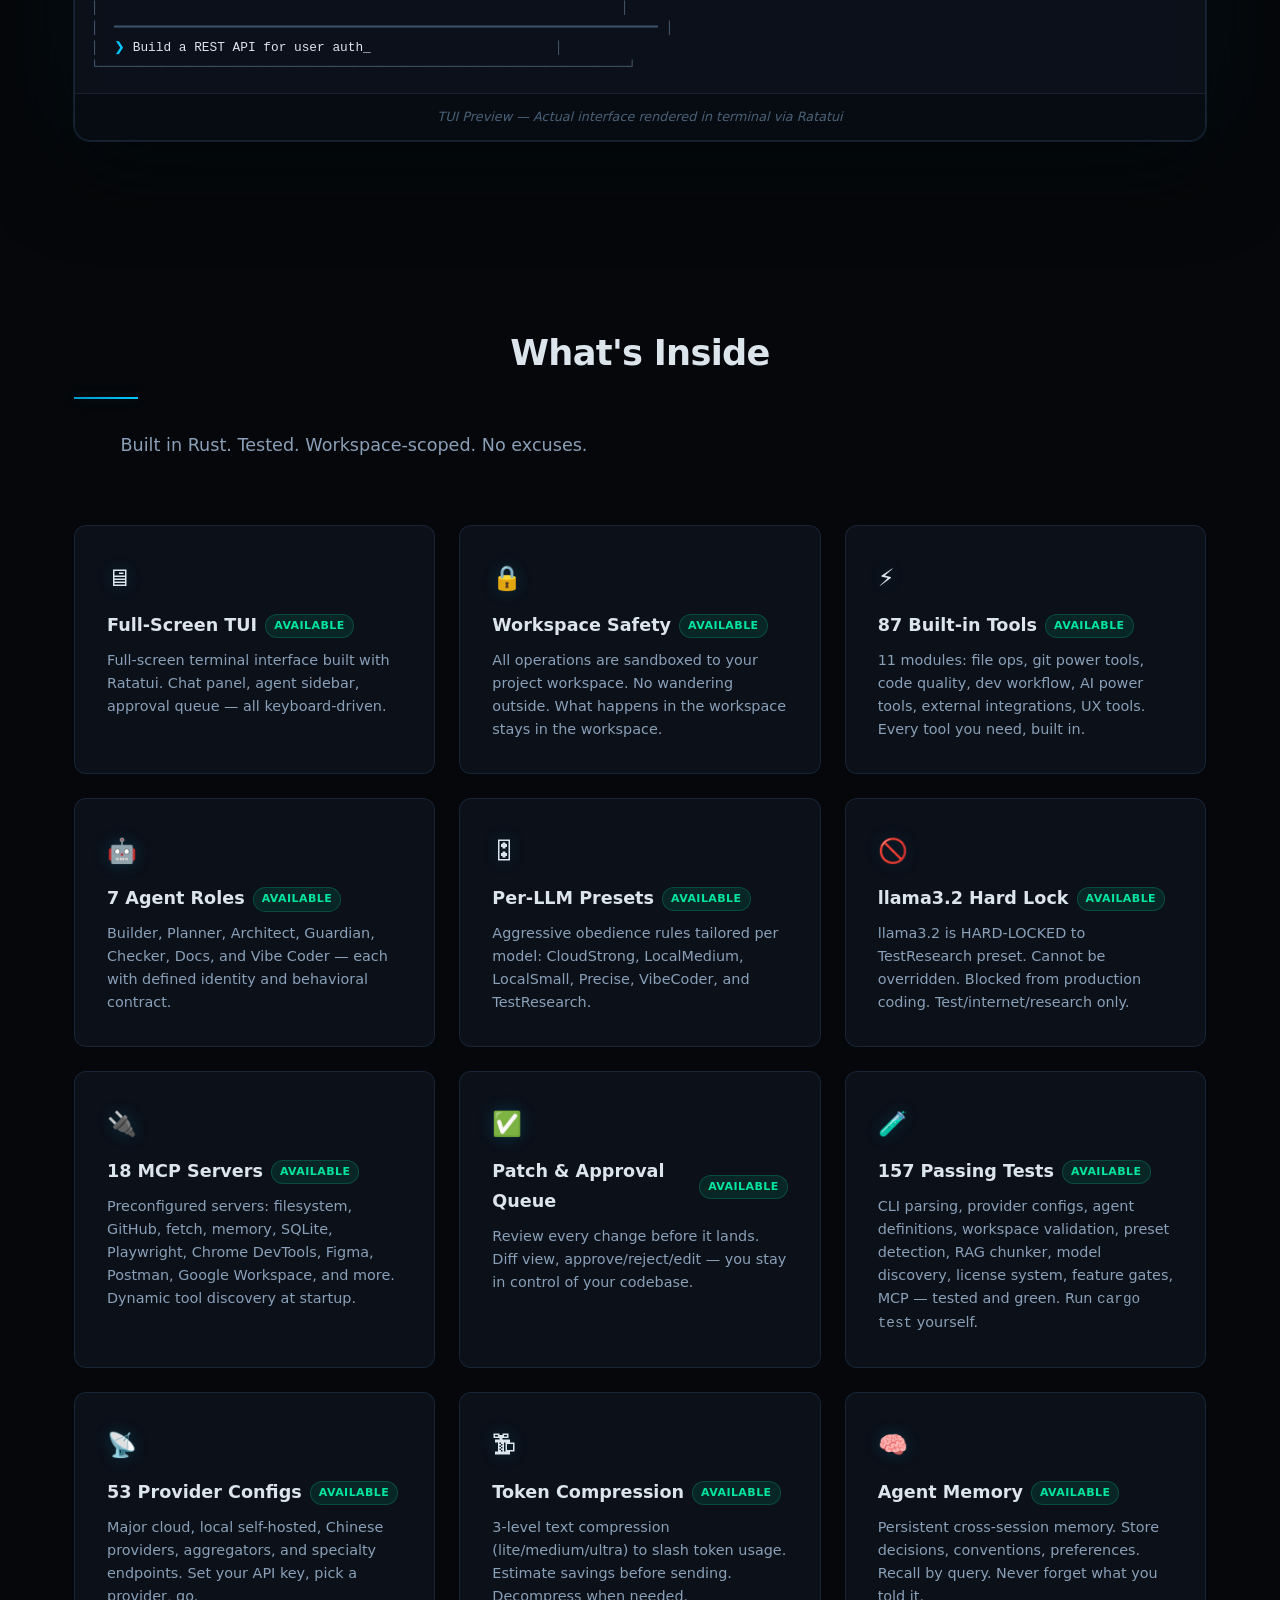
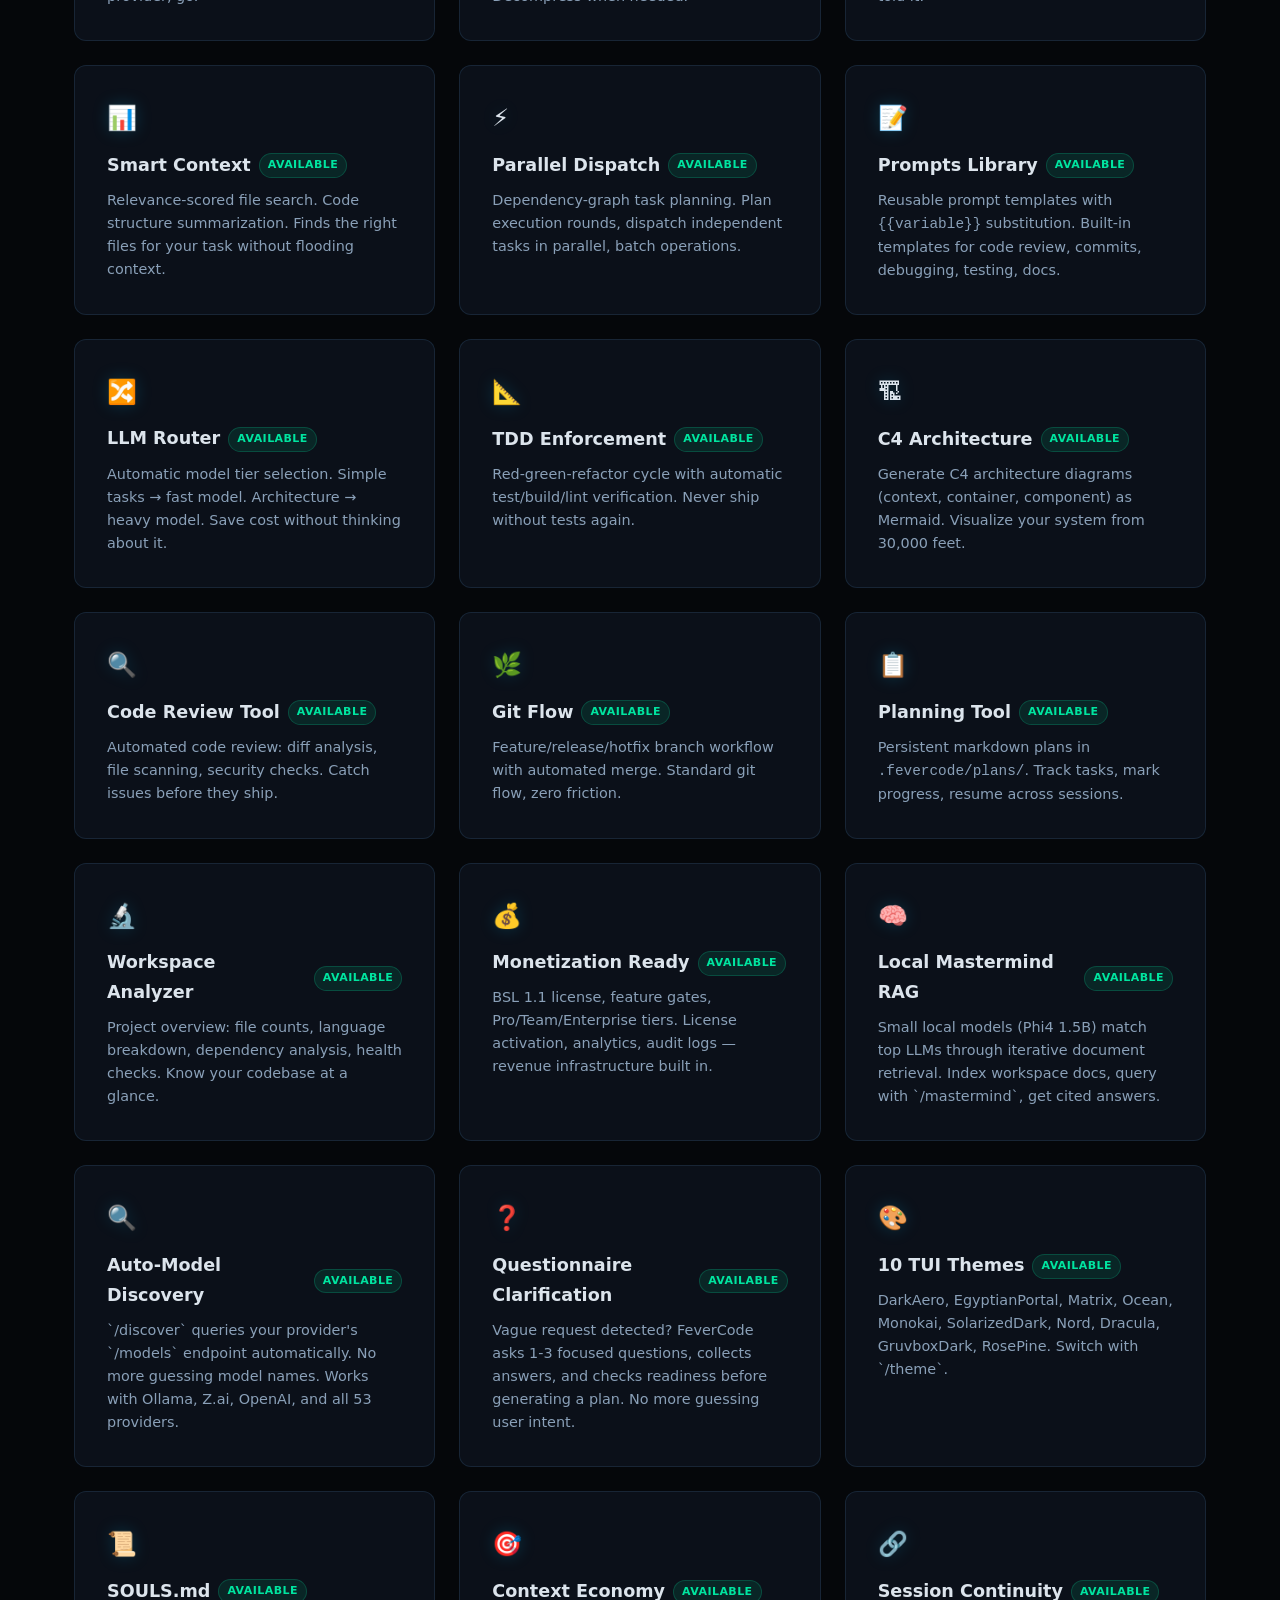
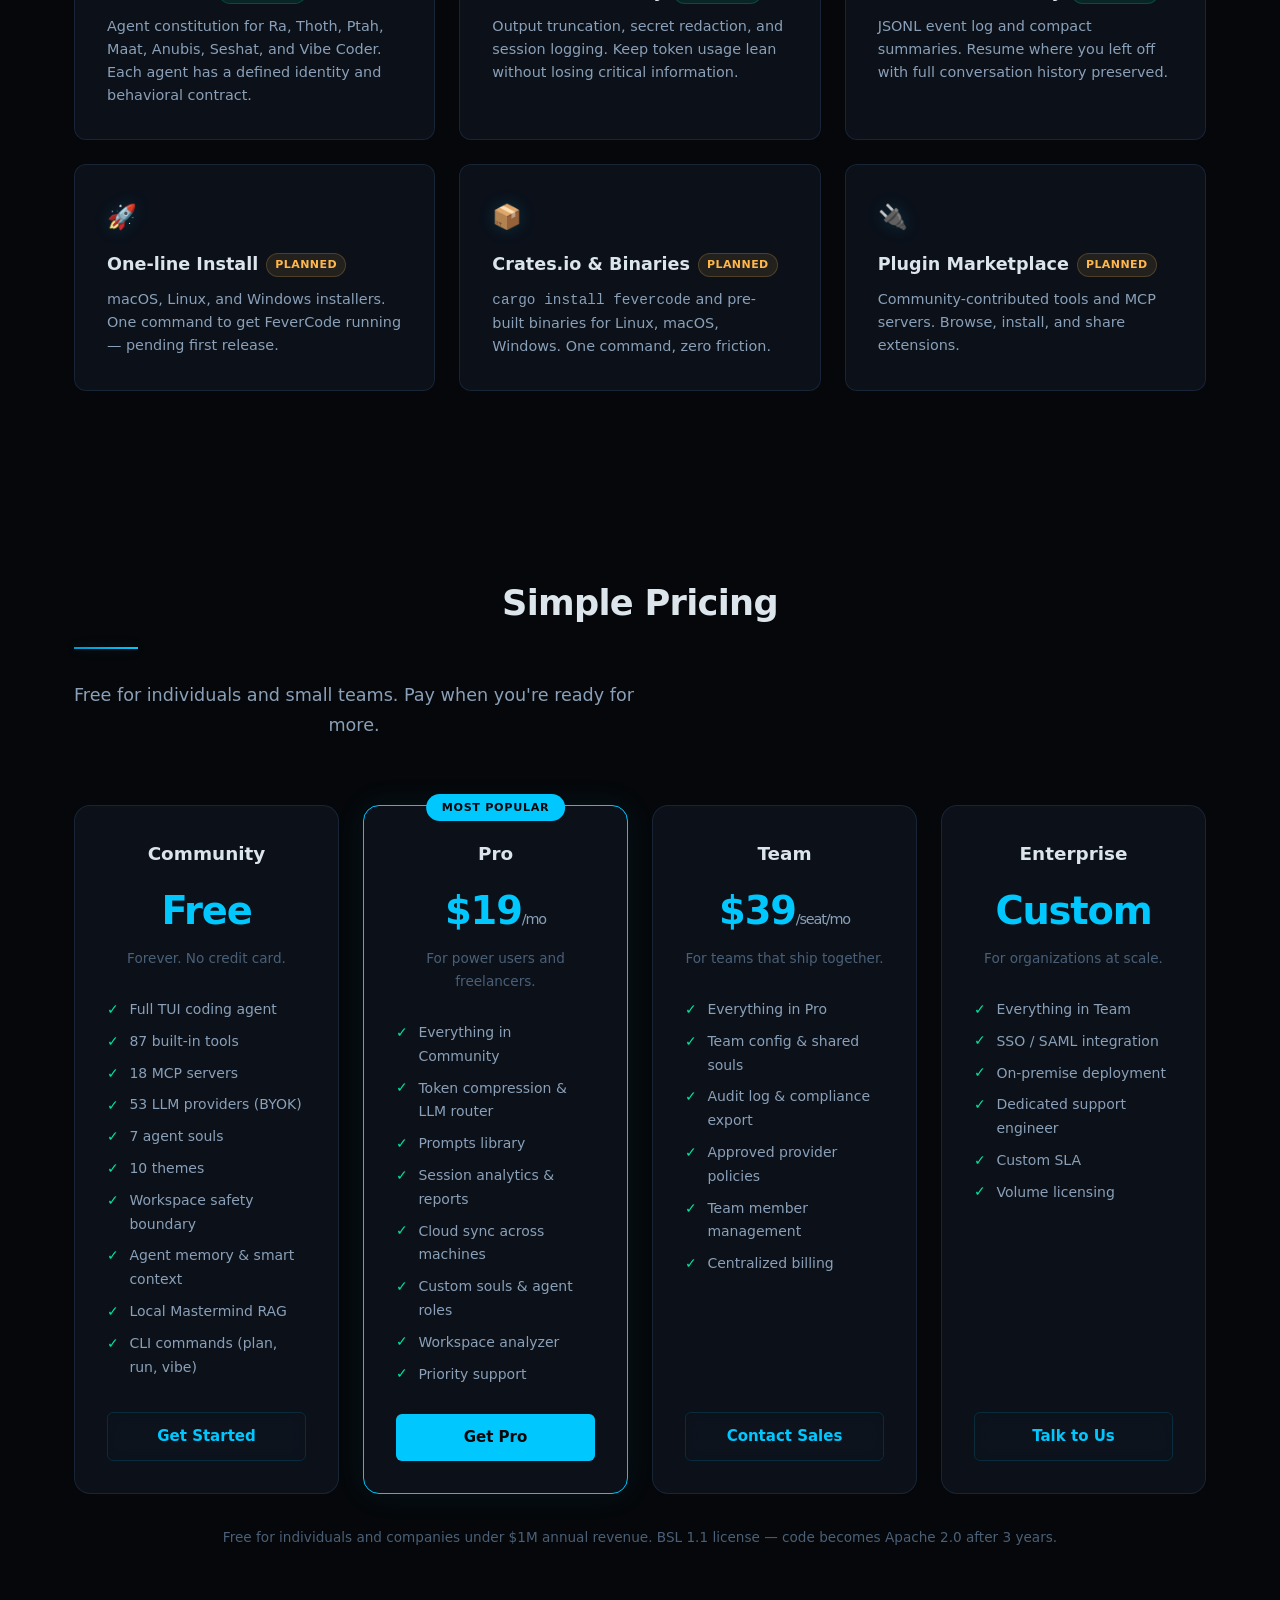
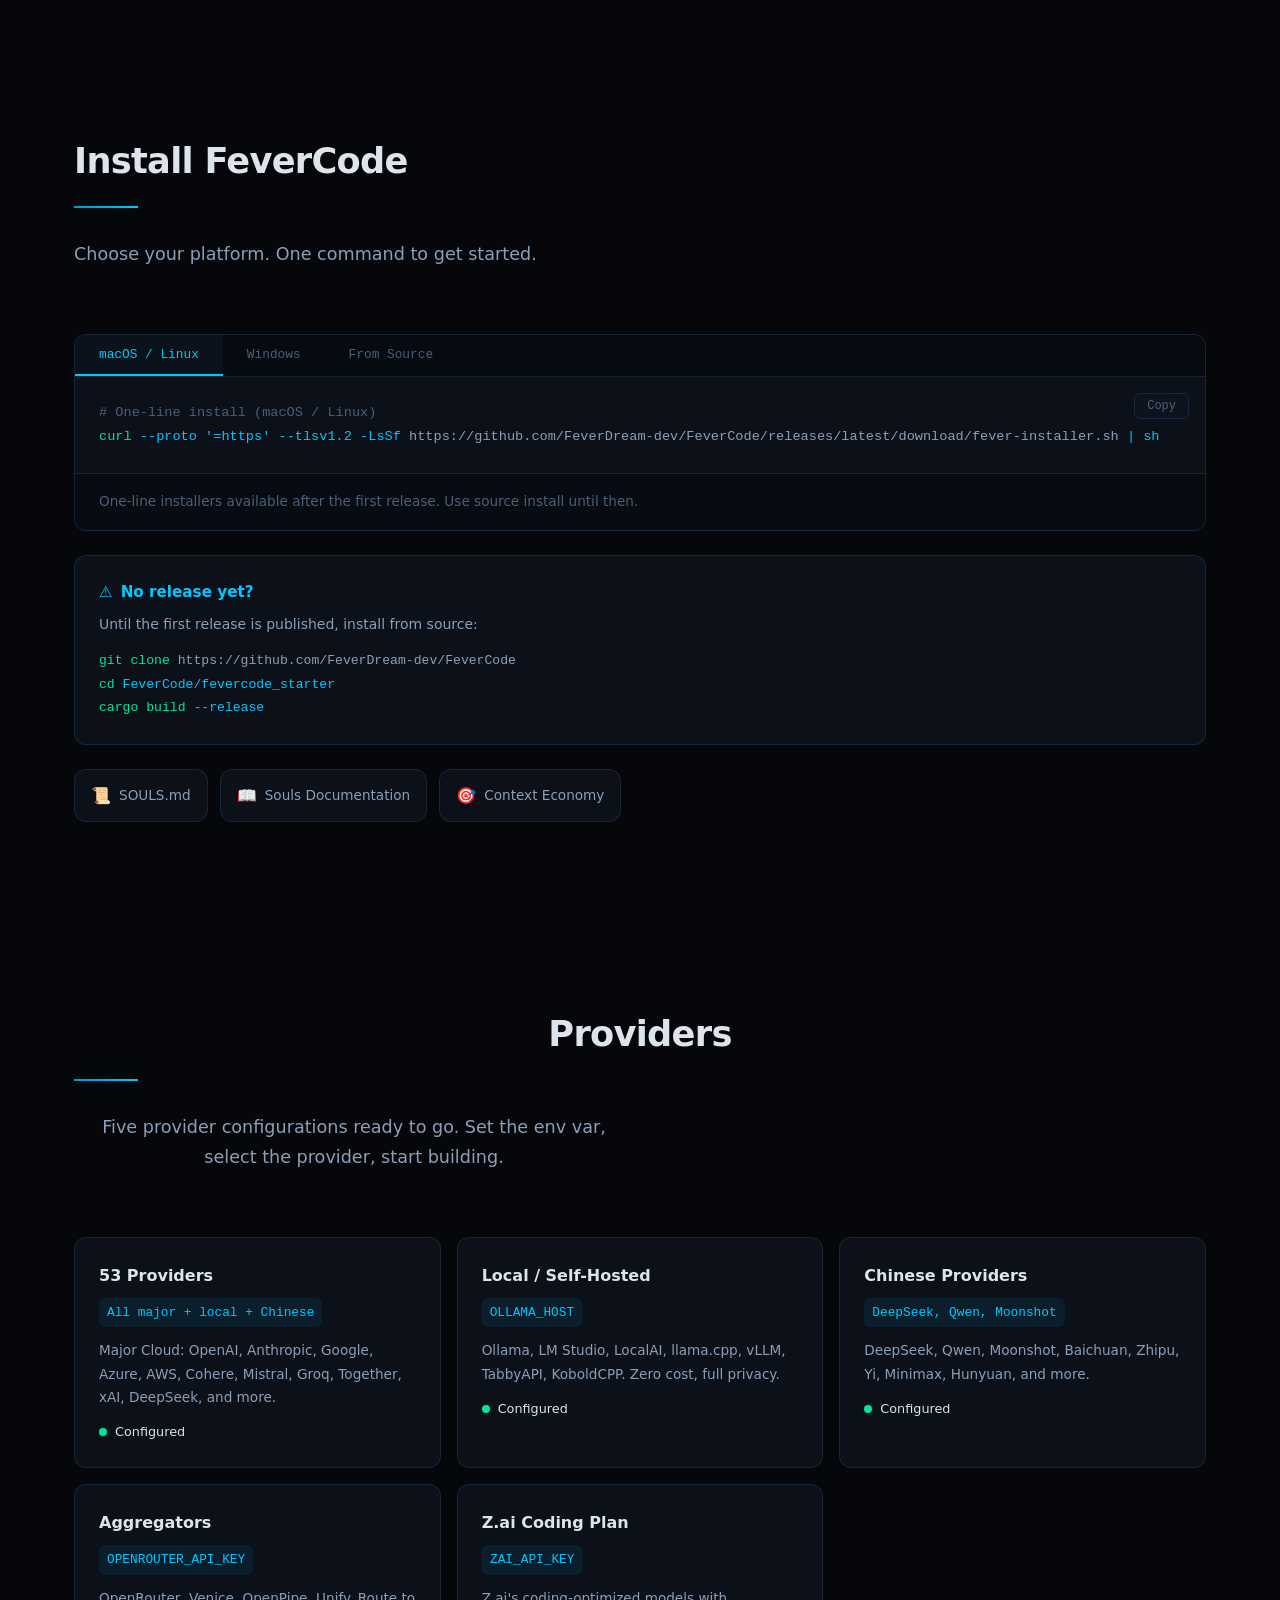
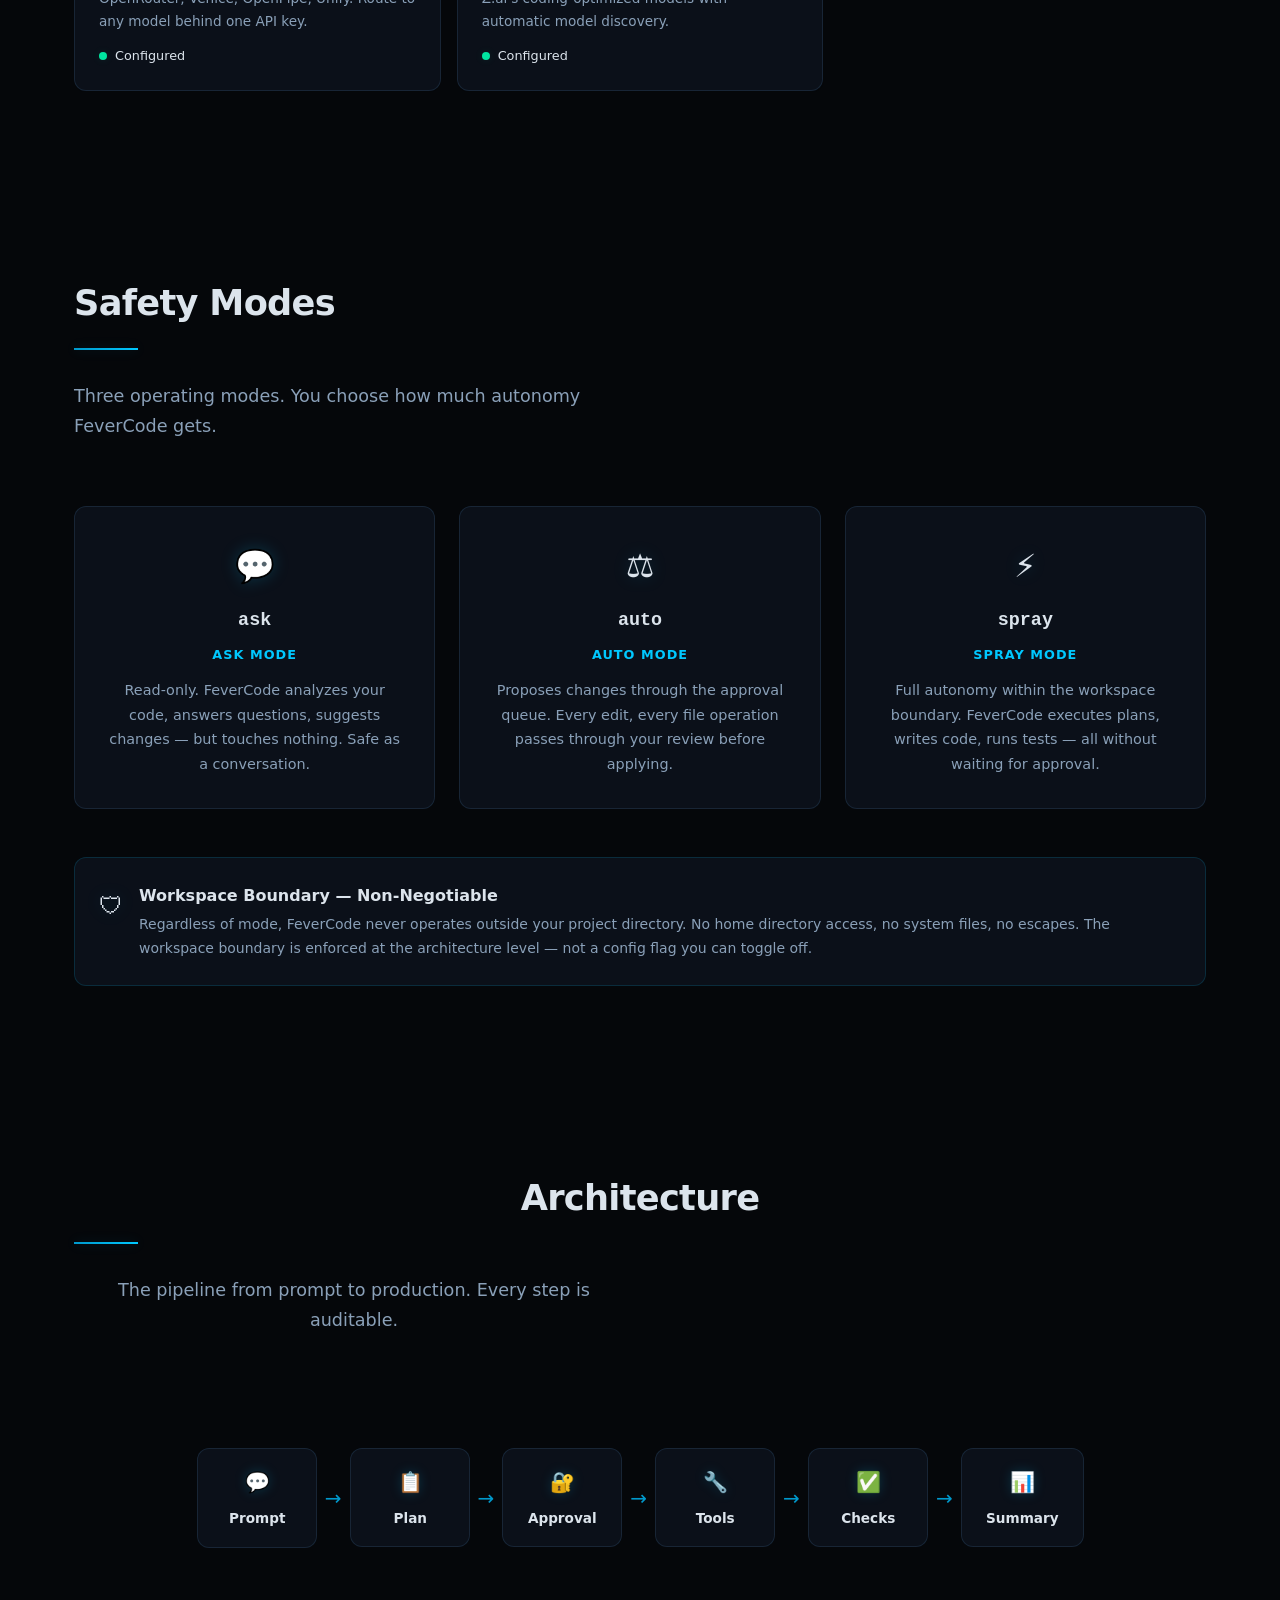
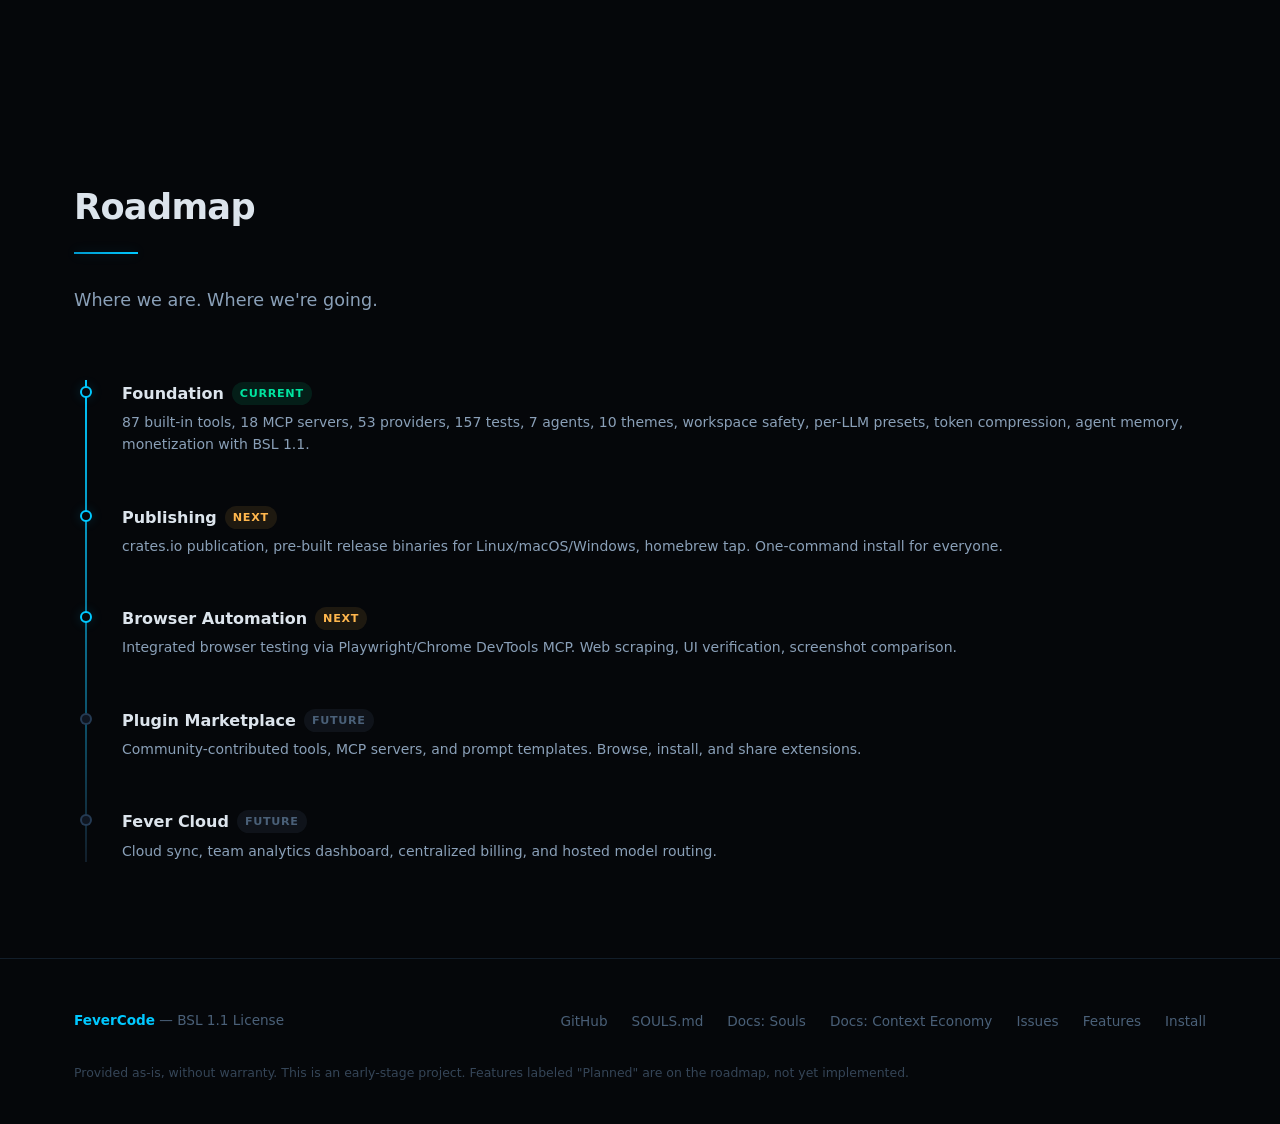
==== commit 8964ce38: "docs: rewrite README and landing page with 87 tools, 18 MCP servers, complete feature list" ====
--- a/site/index.html
+++ b/site/index.html
@@ -4,7 +4,7 @@
   <meta charset="UTF-8">
   <meta name="viewport" content="width=device-width, initial-scale=1.0">
   <title>FeverCode — Vibe Coding Terminal Agent</title>
-  <meta name="description" content="FeverCode is a Rust terminal AI coding agent for vibe coding. Full-screen TUI, 53 LLM providers, local LLM support, per-LLM presets, workspace safety, 7 agent roles, Dark Aero UI. Open source CLI tool.">
+  <meta name="description" content="FeverCode is a Rust terminal AI coding agent with 87 built-in tools, 18 MCP servers, 53 LLM providers, per-LLM presets, workspace safety, and open-core monetization. Open source.">
   <meta name="keywords" content="AI coding agent, terminal AI, CLI AI tool, Rust AI, vibe coding, local LLM coding, AI code assistant, terminal IDE, open source AI coding, FeverCode">
   <meta name="author" content="FeverDream-dev">
   <meta name="robots" content="index, follow">
@@ -16,7 +16,7 @@
   <meta property="og:type" content="website">
   <meta property="og:url" content="https://feverdream-dev.github.io/FeverCode/">
   <meta property="og:title" content="FeverCode — AI Coding Agent for the Terminal">
-  <meta property="og:description" content="Rust-powered terminal AI coding agent. 53 providers, local LLM support, workspace safety, vibe coding mode. Open source.">
+  <meta property="og:description" content="Rust-powered terminal AI coding agent. 87 tools, 18 MCP servers, 53 providers, workspace safety, token compression, agent memory. BSL 1.1.">
   <meta property="og:site_name" content="FeverCode">
   <meta property="og:image" content="https://raw.githubusercontent.com/FeverDream-dev/FeverCode/main/site/og-image.png">
 
@@ -24,7 +24,7 @@
   <meta property="twitter:card" content="summary_large_image">
   <meta property="twitter:url" content="https://feverdream-dev.github.io/FeverCode/">
   <meta property="twitter:title" content="FeverCode — AI Coding Agent for the Terminal">
-  <meta property="twitter:description" content="Rust-powered terminal AI coding agent. 53 providers, local LLM support, workspace safety, vibe coding mode. Open source.">
+  <meta property="twitter:description" content="Rust-powered terminal AI coding agent. 87 tools, 18 MCP servers, 53 providers, workspace safety, token compression, agent memory. BSL 1.1.">
   <meta property="twitter:image" content="https://raw.githubusercontent.com/FeverDream-dev/FeverCode/main/site/og-image.png">
 
   <!-- JSON-LD Structured Data -->
@@ -33,7 +33,7 @@
     "@context": "https://schema.org",
     "@type": "SoftwareApplication",
     "name": "FeverCode",
-    "description": "A Rust terminal AI coding agent built for vibe coding with full-screen TUI, 53 LLM providers, local LLM support, and workspace safety.",
+    "description": "A Rust terminal AI coding agent with 87 built-in tools, 18 MCP servers, 53 LLM providers, workspace safety, and open-core monetization.",
     "applicationCategory": "DeveloperApplication",
     "operatingSystem": "Linux, macOS, Windows",
     "programmingLanguage": "Rust",
@@ -83,8 +83,8 @@
         <span class="accent">FeverCode</span>
       </h1>
       <p class="hero-subtitle">
-        <span class="tagline">Vibe coding from the terminal. No browser. No bloat.</span><br>
-        Rust-powered TUI. Per-LLM presets. llama3.2 test-only safety. Ship fast.
+        <span class="tagline">87 tools. 18 MCP servers. 53 providers. One terminal.</span><br>
+        Rust-powered TUI. Token compression. Agent memory. Monetization ready.
       </p>
       <div class="hero-actions">
         <a href="#install" class="btn btn-primary">
@@ -170,8 +170,8 @@
 
         <div class="feature-card">
           <div class="card-icon">⚡</div>
-          <h3>53 Provider Configs <span class="badge badge-available">Available</span></h3>
-          <p>Major cloud, local self-hosted, Chinese providers, aggregators, and specialty endpoints. Set your API key, pick a provider, go.</p>
+          <h3>87 Built-in Tools <span class="badge badge-available">Available</span></h3>
+          <p>11 modules: file ops, git power tools, code quality, dev workflow, AI power tools, external integrations, UX tools. Every tool you need, built in.</p>
         </div>
 
         <div class="feature-card">
@@ -194,8 +194,8 @@
 
         <div class="feature-card">
           <div class="card-icon">🔌</div>
-          <h3>MCP Stdio Client <span class="badge badge-available">Available</span></h3>
-          <p>Model Context Protocol client over stdio. Connect external tool servers to extend FeverCode's capabilities.</p>
+          <h3>18 MCP Servers <span class="badge badge-available">Available</span></h3>
+          <p>Preconfigured servers: filesystem, GitHub, fetch, memory, SQLite, Playwright, Chrome DevTools, Figma, Postman, Google Workspace, and more. Dynamic tool discovery at startup.</p>
         </div>
 
         <div class="feature-card">
@@ -206,14 +206,92 @@
 
         <div class="feature-card">
           <div class="card-icon">🧪</div>
-          <h3>213 Passing Tests <span class="badge badge-available">Available</span></h3>
-          <p>CLI parsing, provider configs, agent definitions, workspace validation, preset detection, RAG chunker, model discovery, license system, feature gates — tested and green. Run <code>cargo test</code> yourself.</p>
+          <h3>157 Passing Tests <span class="badge badge-available">Available</span></h3>
+          <p>CLI parsing, provider configs, agent definitions, workspace validation, preset detection, RAG chunker, model discovery, license system, feature gates, MCP — tested and green. Run <code>cargo test</code> yourself.</p>
         </div>
 
         <div class="feature-card">
           <div class="card-icon">📡</div>
-          <h3>CLI Commands <span class="badge badge-available">Available</span></h3>
-          <p><code>fever</code>, <code>init</code>, <code>doctor</code>, <code>plan</code>, <code>run</code>, <code>vibe</code>, <code>endless</code>, <code>providers</code>, <code>agents</code>, <code>preset</code> — all wired up.</p>
+          <h3>53 Provider Configs <span class="badge badge-available">Available</span></h3>
+          <p>Major cloud, local self-hosted, Chinese providers, aggregators, and specialty endpoints. Set your API key, pick a provider, go.</p>
+        </div>
+
+        <div class="feature-card">
+          <div class="card-icon">🗜</div>
+          <h3>Token Compression <span class="badge badge-available">Available</span></h3>
+          <p>3-level text compression (lite/medium/ultra) to slash token usage. Estimate savings before sending. Decompress when needed.</p>
+        </div>
+
+        <div class="feature-card">
+          <div class="card-icon">🧠</div>
+          <h3>Agent Memory <span class="badge badge-available">Available</span></h3>
+          <p>Persistent cross-session memory. Store decisions, conventions, preferences. Recall by query. Never forget what you told it.</p>
+        </div>
+
+        <div class="feature-card">
+          <div class="card-icon">📊</div>
+          <h3>Smart Context <span class="badge badge-available">Available</span></h3>
+          <p>Relevance-scored file search. Code structure summarization. Finds the right files for your task without flooding context.</p>
+        </div>
+
+        <div class="feature-card">
+          <div class="card-icon">⚡</div>
+          <h3>Parallel Dispatch <span class="badge badge-available">Available</span></h3>
+          <p>Dependency-graph task planning. Plan execution rounds, dispatch independent tasks in parallel, batch operations.</p>
+        </div>
+
+        <div class="feature-card">
+          <div class="card-icon">📝</div>
+          <h3>Prompts Library <span class="badge badge-available">Available</span></h3>
+          <p>Reusable prompt templates with <code>{{variable}}</code> substitution. Built-in templates for code review, commits, debugging, testing, docs.</p>
+        </div>
+
+        <div class="feature-card">
+          <div class="card-icon">🔀</div>
+          <h3>LLM Router <span class="badge badge-available">Available</span></h3>
+          <p>Automatic model tier selection. Simple tasks → fast model. Architecture → heavy model. Save cost without thinking about it.</p>
+        </div>
+
+        <div class="feature-card">
+          <div class="card-icon">📐</div>
+          <h3>TDD Enforcement <span class="badge badge-available">Available</span></h3>
+          <p>Red-green-refactor cycle with automatic test/build/lint verification. Never ship without tests again.</p>
+        </div>
+
+        <div class="feature-card">
+          <div class="card-icon">🏗</div>
+          <h3>C4 Architecture <span class="badge badge-available">Available</span></h3>
+          <p>Generate C4 architecture diagrams (context, container, component) as Mermaid. Visualize your system from 30,000 feet.</p>
+        </div>
+
+        <div class="feature-card">
+          <div class="card-icon">🔍</div>
+          <h3>Code Review Tool <span class="badge badge-available">Available</span></h3>
+          <p>Automated code review: diff analysis, file scanning, security checks. Catch issues before they ship.</p>
+        </div>
+
+        <div class="feature-card">
+          <div class="card-icon">🌿</div>
+          <h3>Git Flow <span class="badge badge-available">Available</span></h3>
+          <p>Feature/release/hotfix branch workflow with automated merge. Standard git flow, zero friction.</p>
+        </div>
+
+        <div class="feature-card">
+          <div class="card-icon">📋</div>
+          <h3>Planning Tool <span class="badge badge-available">Available</span></h3>
+          <p>Persistent markdown plans in <code>.fevercode/plans/</code>. Track tasks, mark progress, resume across sessions.</p>
+        </div>
+
+        <div class="feature-card">
+          <div class="card-icon">🔬</div>
+          <h3>Workspace Analyzer <span class="badge badge-available">Available</span></h3>
+          <p>Project overview: file counts, language breakdown, dependency analysis, health checks. Know your codebase at a glance.</p>
+        </div>
+
+        <div class="feature-card">
+          <div class="card-icon">💰</div>
+          <h3>Monetization Ready <span class="badge badge-available">Available</span></h3>
+          <p>BSL 1.1 license, feature gates, Pro/Team/Enterprise tiers. License activation, analytics, audit logs — revenue infrastructure built in.</p>
         </div>
 
         <div class="feature-card">
@@ -264,13 +342,6 @@
           <p>macOS, Linux, and Windows installers. One command to get FeverCode running — pending first release.</p>
         </div>
 
-        <!-- Planned -->
-        <div class="feature-card">
-          <div class="card-icon">🔄</div>
-          <h3>AI Agent Loop <span class="badge badge-planned">Planned</span></h3>
-          <p>Full autonomous coding loop: prompt → plan → execute → verify → iterate. The engine that ties it all together.</p>
-        </div>
-
         <div class="feature-card">
           <div class="card-icon">📦</div>
           <h3>Crates.io & Binaries <span class="badge badge-planned">Planned</span></h3>
@@ -278,15 +349,9 @@
         </div>
 
         <div class="feature-card">
-          <div class="card-icon">🧠</div>
-          <h3>Persistent Memory <span class="badge badge-planned">Planned</span></h3>
-          <p>Cross-session memory for project conventions, past decisions, and coding preferences.</p>
-        </div>
-
-        <div class="feature-card">
-          <div class="card-icon">🌐</div>
-          <h3>Browser Tools <span class="badge badge-planned">Planned</span></h3>
-          <p>Integrated browser automation for web testing, scraping, and UI verification. See your changes rendered live.</p>
+          <div class="card-icon">🔌</div>
+          <h3>Plugin Marketplace <span class="badge badge-planned">Planned</span></h3>
+          <p>Community-contributed tools and MCP servers. Browse, install, and share extensions.</p>
         </div>
       </div>
     </div>
@@ -308,13 +373,14 @@
           </div>
           <ul class="pricing-features">
             <li>Full TUI coding agent</li>
+            <li>87 built-in tools</li>
+            <li>18 MCP servers</li>
             <li>53 LLM providers (BYOK)</li>
             <li>7 agent souls</li>
             <li>10 themes</li>
             <li>Workspace safety boundary</li>
+            <li>Agent memory &amp; smart context</li>
             <li>Local Mastermind RAG</li>
-            <li>Auto-model discovery</li>
-            <li>Persistent memory</li>
             <li>CLI commands (plan, run, vibe)</li>
           </ul>
           <a href="#install" class="btn btn-secondary pricing-btn">Get Started</a>
@@ -329,11 +395,13 @@
           </div>
           <ul class="pricing-features">
             <li>Everything in Community</li>
-            <li>Session analytics & reports</li>
+            <li>Token compression &amp; LLM router</li>
+            <li>Prompts library</li>
+            <li>Session analytics &amp; reports</li>
             <li>Cloud sync across machines</li>
-            <li>Custom souls & agent roles</li>
+            <li>Custom souls &amp; agent roles</li>
+            <li>Workspace analyzer</li>
             <li>Priority support</li>
-            <li>Early access to new features</li>
           </ul>
           <a href="https://github.com/FeverDream-dev/FeverCode#pro-license" class="btn btn-primary pricing-btn">Get Pro</a>
         </div>
@@ -346,8 +414,8 @@
           </div>
           <ul class="pricing-features">
             <li>Everything in Pro</li>
-            <li>Team config & shared souls</li>
-            <li>Audit log & compliance export</li>
+            <li>Team config &amp; shared souls</li>
+            <li>Audit log &amp; compliance export</li>
             <li>Approved provider policies</li>
             <li>Team member management</li>
             <li>Centralized billing</li>
@@ -588,7 +656,7 @@
             Foundation
             <span class="roadmap-phase phase-current">Current</span>
           </h4>
-          <p>53 providers, 7 agents, 10 TUI themes, 91 tests, safety boundary, per-LLM presets, llama3.2 hard lock, Local Mastermind RAG, auto-model discovery, questionnaire system.</p>
+          <p>87 built-in tools, 18 MCP servers, 53 providers, 157 tests, 7 agents, 10 themes, workspace safety, per-LLM presets, token compression, agent memory, monetization with BSL 1.1.</p>
         </div>
 
         <div class="roadmap-item">
@@ -601,26 +669,26 @@
 
         <div class="roadmap-item">
           <h4>
-            MCP Wiring
+            Browser Automation
             <span class="roadmap-phase phase-next">Next</span>
           </h4>
-          <p>Connect stdio MCP client to the TUI flow. External tool servers extend FeverCode's capabilities.</p>
+          <p>Integrated browser testing via Playwright/Chrome DevTools MCP. Web scraping, UI verification, screenshot comparison.</p>
         </div>
 
         <div class="roadmap-item future">
           <h4>
-            Memory & Context
+            Plugin Marketplace
             <span class="roadmap-phase phase-future">Future</span>
           </h4>
-          <p>Persistent memory across sessions. Project conventions, past decisions, coding style preferences — FeverCode remembers.</p>
+          <p>Community-contributed tools, MCP servers, and prompt templates. Browse, install, and share extensions.</p>
         </div>
 
         <div class="roadmap-item future">
           <h4>
-            Extended Tools
+            Fever Cloud
             <span class="roadmap-phase phase-future">Future</span>
           </h4>
-          <p>Browser automation, connected MCP server marketplace, theme customization, notification integrations. The ecosystem expands.</p>
+          <p>Cloud sync, team analytics dashboard, centralized billing, and hosted model routing.</p>
         </div>
       </div>
     </div>
